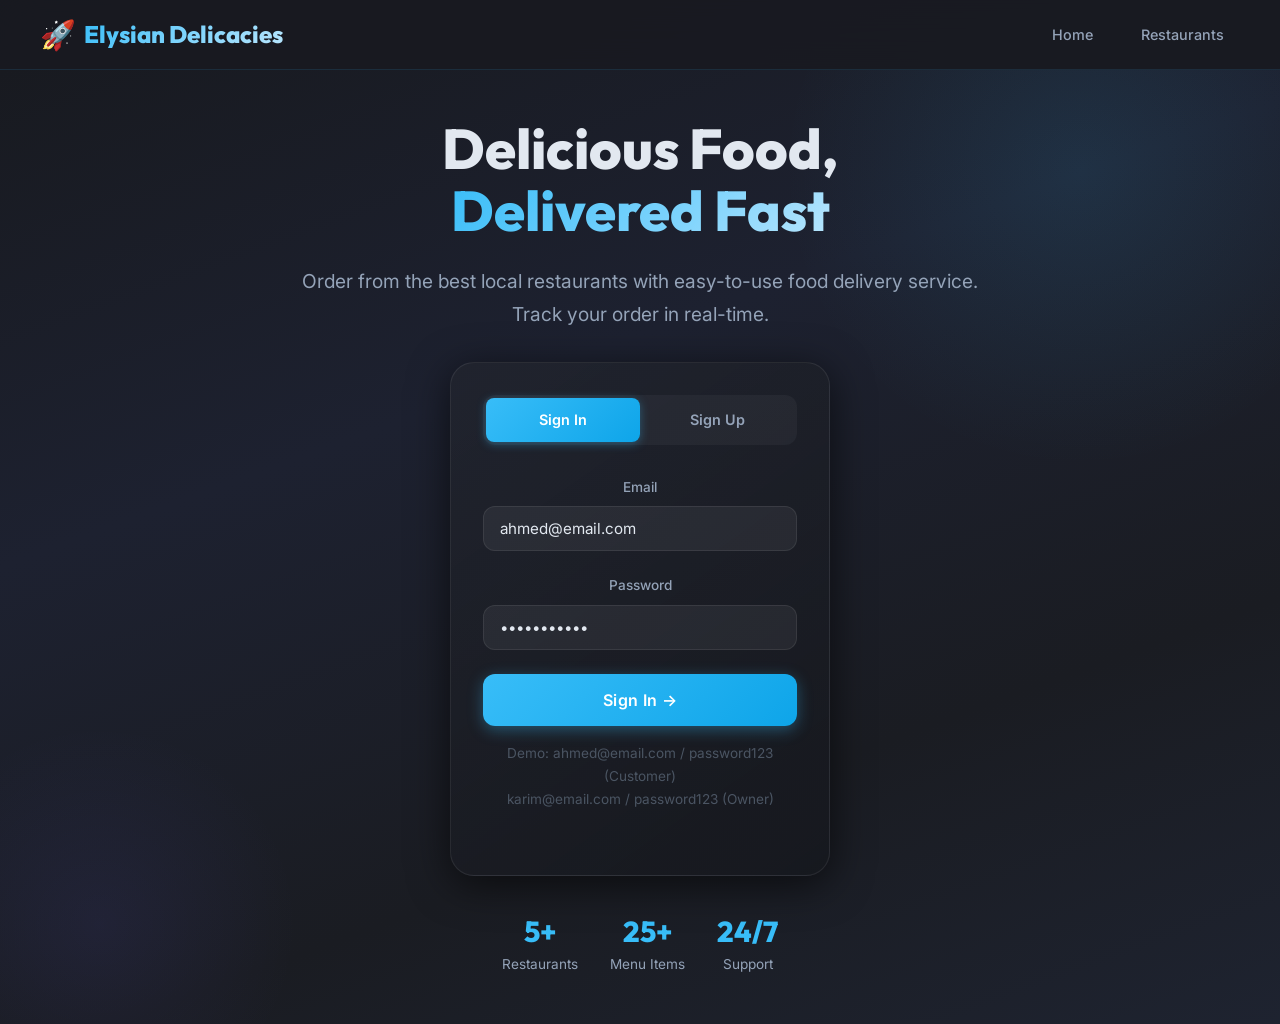
==== src/frontend/index.html @ 11d5cfc8 "Food Delivery App via Vibe Code" ====
<!DOCTYPE html>
<html lang="en">
<head>
    <meta charset="UTF-8">
    <meta name="viewport" content="width=device-width, initial-scale=1.0">
    <meta name="description" content="Elysian Delicacies - Premium food delivery. Order from the best restaurants near you.">
    <title>Elysian Delicacies — Food Delivery</title>
    <link rel="preconnect" href="https://fonts.googleapis.com">
    <link rel="preconnect" href="https://fonts.gstatic.com" crossorigin>
    <link href="https://fonts.googleapis.com/css2?family=Inter:wght@300;400;500;600;700&family=Outfit:wght@400;500;600;700;800&display=swap" rel="stylesheet">
    <link rel="stylesheet" href="css/style.css">
</head>
<body>
    <div id="app">
        <nav id="navbar" class="navbar"></nav>
        <main id="main-content" class="main-content"></main>
        <div id="modal-root"></div>
        <div id="toast-container" class="toast-container"></div>
    </div>

    <!-- Scripts -->
    <script src="js/api.js"></script>
    <script src="js/components/navbar.js"></script>
    <script src="js/components/restaurant-card.js"></script>
    <script src="js/components/menu-item-card.js"></script>
    <script src="js/components/order-card.js"></script>
    <script src="js/components/modal.js"></script>
    <script src="js/pages/home.js"></script>
    <script src="js/pages/customer-dashboard.js"></script>
    <script src="js/pages/restaurant-list.js"></script>
    <script src="js/pages/restaurant-menu.js"></script>
    <script src="js/pages/cart.js"></script>
    <script src="js/pages/checkout.js"></script>
    <script src="js/pages/order-tracking.js"></script>
    <script src="js/pages/restaurant-dashboard.js"></script>
    <script src="js/pages/restaurant-register.js"></script>
    <script src="js/pages/restaurant-orders.js"></script>
    <script src="js/app.js"></script>
</body>
</html>
---- src/frontend/css/style.css ----
:root {
    /* Colors */
    --bg-primary: #1a1c22;
    --bg-secondary: #22252e;
    --bg-card: rgba(34, 37, 46, 0.75);
    --bg-card-hover: rgba(44, 48, 60, 0.9);
    --bg-glass: rgba(255, 255, 255, 0.04);
    --bg-glass-hover: rgba(255, 255, 255, 0.08);
    --bg-input: rgba(255, 255, 255, 0.06);

    --primary: #38bdf8;
    --primary-light: #7dd3fc;
    --primary-dark: #0284c7;
    --primary-glow: rgba(56, 189, 248, 0.28);

    --accent: #6C63FF;
    --accent-light: #8B84FF;

    --success: #2ED573;
    --warning: #FFA502;
    --danger: #FF4757;
    --info: #38bdf8;

    --text-primary: #e2e8f0;
    --text-secondary: #94a3b8;
    --text-muted: #4b5563;
    --text-inverse: #0f172a;

    --border: rgba(255, 255, 255, 0.08);
    --border-hover: rgba(56, 189, 248, 0.3);

    /* Gradients */
    --gradient-primary: linear-gradient(135deg, #38bdf8 0%, #7dd3fc 50%, #bae6fd 100%);
    --gradient-accent: linear-gradient(135deg, #6C63FF 0%, #8B84FF 100%);
    --gradient-dark: linear-gradient(180deg, #1a1c22 0%, #22252e 100%);
    --gradient-card: linear-gradient(145deg, rgba(34,37,46,0.7) 0%, rgba(22,24,30,0.9) 100%);
    --gradient-hero: linear-gradient(135deg, #1a1c22 0%, #1e2330 35%, #1a1c22 70%, #20232c 100%);

    /* Shadows */
    --shadow-sm: 0 2px 8px rgba(0,0,0,0.4);
    --shadow-md: 0 4px 20px rgba(0,0,0,0.5);
    --shadow-lg: 0 8px 40px rgba(0,0,0,0.6);
    --shadow-glow: 0 0 30px rgba(56, 189, 248, 0.15);
    --shadow-card: 0 4px 24px rgba(0,0,0,0.4), inset 0 1px 0 rgba(255,255,255,0.05);

    /* Button Colors */
    --btn-sky: #38bdf8;
    --btn-sky-hover: #0ea5e9;
    --btn-sky-active: #0284c7;
    --btn-sky-glow: rgba(56, 189, 248, 0.35);

    /* Typography */
    --font-body: 'Inter', -apple-system, BlinkMacSystemFont, sans-serif;
    --font-heading: 'Outfit', 'Inter', sans-serif;

    /* Spacing */
    --space-xs: 4px;
    --space-sm: 8px;
    --space-md: 16px;
    --space-lg: 24px;
    --space-xl: 32px;
    --space-2xl: 48px;
    --space-3xl: 64px;

    /* Radius */
    --radius-sm: 8px;
    --radius-md: 12px;
    --radius-lg: 16px;
    --radius-xl: 24px;
    --radius-full: 9999px;

    /* Transitions */
    --transition-fast: 0.15s ease;
    --transition-normal: 0.25s ease;
    --transition-slow: 0.4s cubic-bezier(0.4, 0, 0.2, 1);
}

/* --- Reset & Base --- */
*, *::before, *::after {
    margin: 0;
    padding: 0;
    box-sizing: border-box;
}

html {
    scroll-behavior: smooth;
    font-size: 16px;
}

body {
    font-family: var(--font-body);
    background: linear-gradient(160deg, #181a20 0%, #1e2330 40%, #1a1c22 70%, #202530 100%);
    background-attachment: fixed;
    color: var(--text-primary);
    min-height: 100vh;
    overflow-x: hidden;
    line-height: 1.6;
    -webkit-font-smoothing: antialiased;
    -moz-osx-font-smoothing: grayscale;
}

a {
    color: var(--primary);
    text-decoration: none;
    transition: color var(--transition-fast);
}

a:hover {
    color: var(--primary-light);
}

img {
    max-width: 100%;
    display: block;
}

button {
    cursor: pointer;
    font-family: var(--font-body);
    border: none;
    outline: none;
}

input, select, textarea {
    font-family: var(--font-body);
    outline: none;
}

/* --- Scrollbar --- */
::-webkit-scrollbar {
    width: 8px;
}
::-webkit-scrollbar-track {
    background: var(--bg-primary);
}
::-webkit-scrollbar-thumb {
    background: var(--text-muted);
    border-radius: var(--radius-full);
}
::-webkit-scrollbar-thumb:hover {
    background: var(--text-secondary);
}

/* --- Layout --- */
#app {
    display: flex;
    flex-direction: column;
    min-height: 100vh;
}

.main-content {
    flex: 1;
    padding-top: 70px;
}

.container {
    max-width: 1200px;
    margin: 0 auto;
    padding: 0 var(--space-lg);
}

.section {
    padding: var(--space-3xl) 0;
}

/* --- Navbar --- */
.navbar {
    position: fixed;
    top: 0;
    left: 0;
    right: 0;
    height: 70px;
    background: rgba(24, 26, 32, 0.88);
    backdrop-filter: blur(20px);
    -webkit-backdrop-filter: blur(20px);
    border-bottom: 1px solid rgba(56, 189, 248, 0.12);
    z-index: 1000;
    display: flex;
    align-items: center;
    padding: 0 var(--space-xl);
    transition: background var(--transition-normal);
}

.navbar-inner {
    width: 100%;
    max-width: 1200px;
    margin: 0 auto;
    display: flex;
    align-items: center;
    justify-content: space-between;
}

.navbar-brand {
    display: flex;
    align-items: center;
    gap: var(--space-sm);
    font-family: var(--font-heading);
    font-size: 1.5rem;
    font-weight: 800;
    color: var(--text-primary);
    cursor: pointer;
    transition: transform var(--transition-fast);
}

.navbar-brand:hover {
    transform: scale(1.03);
}

.navbar-brand .brand-icon {
    font-size: 1.8rem;
}

.navbar-brand .brand-text {
    background: var(--gradient-primary);
    -webkit-background-clip: text;
    -webkit-text-fill-color: transparent;
    background-clip: text;
}

.navbar-links {
    display: flex;
    align-items: center;
    gap: var(--space-md);
}

.navbar-link {
    padding: var(--space-sm) var(--space-md);
    border-radius: var(--radius-md);
    font-size: 0.9rem;
    font-weight: 500;
    color: var(--text-secondary);
    transition: all var(--transition-fast);
    cursor: pointer;
}

.navbar-link:hover,
.navbar-link.active {
    color: var(--text-primary);
    background: var(--bg-glass-hover);
}

.navbar-user {
    display: flex;
    align-items: center;
    gap: var(--space-sm);
    padding: var(--space-sm) var(--space-md);
    border-radius: var(--radius-full);
    background: var(--bg-glass);
    border: 1px solid var(--border);
    cursor: pointer;
    transition: all var(--transition-fast);
}

.navbar-user:hover {
    background: var(--bg-glass-hover);
    border-color: var(--border-hover);
}

.navbar-user .user-avatar {
    width: 32px;
    height: 32px;
    border-radius: 50%;
    background: var(--gradient-primary);
    display: flex;
    align-items: center;
    justify-content: center;
    font-weight: 700;
    font-size: 0.85rem;
    color: white;
}

.navbar-user .user-name {
    font-size: 0.85rem;
    font-weight: 500;
    color: var(--text-primary);
}

.cart-badge {
    position: relative;
    padding: var(--space-sm) var(--space-md);
    border-radius: var(--radius-md);
    background: var(--bg-glass);
    border: 1px solid var(--border);
    color: var(--text-primary);
    font-size: 1.1rem;
    cursor: pointer;
    transition: all var(--transition-fast);
}

.cart-badge:hover {
    background: var(--bg-glass-hover);
    transform: scale(1.05);
}

.cart-badge .count {
    position: absolute;
    top: -4px;
    right: -4px;
    width: 18px;
    height: 18px;
    border-radius: 50%;
    background: var(--primary);
    color: white;
    font-size: 0.7rem;
    font-weight: 700;
    display: flex;
    align-items: center;
    justify-content: center;
}

/* --- Buttons --- */
.btn {
    display: inline-flex;
    align-items: center;
    justify-content: center;
    gap: var(--space-sm);
    padding: 12px 24px;
    border-radius: var(--radius-md);
    font-size: 0.9rem;
    font-weight: 600;
    transition: all var(--transition-normal);
    border: none;
    cursor: pointer;
    position: relative;
    overflow: hidden;
    letter-spacing: 0.02em;
}

.btn::after {
    content: '';
    position: absolute;
    inset: 0;
    background: linear-gradient(rgba(255,255,255,0.12), transparent);
    opacity: 0;
    transition: opacity var(--transition-fast);
}

.btn:hover::after {
    opacity: 1;
}

/* Sky-blue primary button */
.btn-primary {
    background: linear-gradient(135deg, var(--btn-sky) 0%, var(--btn-sky-hover) 100%);
    color: #fff;
    box-shadow: 0 4px 15px var(--btn-sky-glow);
}

.btn-primary:hover {
    background: linear-gradient(135deg, var(--btn-sky-hover) 0%, var(--btn-sky-active) 100%);
    color: #fff;
    transform: translateY(-2px);
    box-shadow: 0 6px 25px var(--btn-sky-glow);
}

.btn-primary:active {
    background: linear-gradient(135deg, var(--btn-sky-active) 0%, #026aaa 100%);
    color: #fff;
    transform: translateY(1px) scale(0.98);
    box-shadow: 0 2px 8px var(--btn-sky-glow);
}

.btn-secondary {
    background: var(--bg-glass);
    color: var(--text-primary);
    border: 1px solid var(--border);
}

.btn-secondary:hover {
    background: rgba(56, 189, 248, 0.08);
    border-color: rgba(56, 189, 248, 0.35);
    color: var(--primary-light);
}

.btn-secondary:active {
    background: rgba(56, 189, 248, 0.15);
    transform: translateY(1px) scale(0.98);
}

.btn-accent {
    background: var(--gradient-accent);
    color: white;
}

.btn-accent:hover {
    filter: brightness(1.1);
    transform: translateY(-2px);
}

.btn-accent:active {
    filter: brightness(0.92);
    transform: translateY(1px) scale(0.98);
}

.btn-danger {
    background: var(--danger);
    color: white;
}

.btn-danger:hover {
    filter: brightness(1.1);
    transform: translateY(-2px);
}

.btn-danger:active {
    filter: brightness(0.88);
    transform: translateY(1px) scale(0.98);
}

.btn-success {
    background: var(--success);
    color: var(--text-inverse);
}

.btn-success:hover {
    filter: brightness(1.1);
    transform: translateY(-2px);
}

.btn-success:active {
    filter: brightness(0.88);
    transform: translateY(1px) scale(0.98);
}

.btn-sm {
    padding: 8px 16px;
    font-size: 0.8rem;
}

.btn-lg {
    padding: 16px 32px;
    font-size: 1rem;
}

.btn-block {
    width: 100%;
}

.btn-icon {
    width: 40px;
    height: 40px;
    padding: 0;
    border-radius: var(--radius-md);
}

.btn:disabled {
    opacity: 0.5;
    cursor: not-allowed;
    transform: none !important;
}

/* --- Cards --- */
.card {
    background: var(--gradient-card);
    border: 1px solid var(--border);
    border-radius: var(--radius-lg);
    padding: var(--space-lg);
    box-shadow: var(--shadow-card);
    backdrop-filter: blur(10px);
    transition: all var(--transition-normal);
}

.card:hover {
    border-color: var(--border-hover);
    transform: translateY(-2px);
    box-shadow: var(--shadow-lg);
}

.card-image {
    width: 100%;
    height: 180px;
    border-radius: var(--radius-md);
    overflow: hidden;
    margin-bottom: var(--space-md);
    position: relative;
}

.card-image img,
.card-image .card-image-placeholder {
    width: 100%;
    height: 100%;
    object-fit: cover;
}

.card-image-placeholder {
    display: flex;
    align-items: center;
    justify-content: center;
    font-size: 3rem;
    background: linear-gradient(135deg, var(--bg-secondary), var(--bg-card));
}

/* --- Forms --- */
.form-group {
    margin-bottom: var(--space-lg);
}

.form-label {
    display: block;
    font-size: 0.85rem;
    font-weight: 500;
    color: var(--text-secondary);
    margin-bottom: var(--space-sm);
}

.form-input {
    width: 100%;
    padding: 12px 16px;
    border-radius: var(--radius-md);
    border: 1px solid var(--border);
    background: var(--bg-input);
    color: var(--text-primary);
    font-size: 0.95rem;
    transition: all var(--transition-fast);
}

.form-input:focus {
    border-color: var(--primary);
    box-shadow: 0 0 0 3px var(--primary-glow);
    background: rgba(255, 255, 255, 0.08);
}

.form-input::placeholder {
    color: var(--text-muted);
}

.form-select {
    width: 100%;
    padding: 12px 16px;
    border-radius: var(--radius-md);
    border: 1px solid var(--border);
    background: var(--bg-input);
    color: var(--text-primary);
    font-size: 0.95rem;
    appearance: none;
    cursor: pointer;
    background-image: url("data:image/svg+xml,%3Csvg xmlns='http://www.w3.org/2000/svg' width='12' height='12' viewBox='0 0 12 12'%3E%3Cpath fill='%238888AA' d='M6 8L1 3h10z'/%3E%3C/svg%3E");
    background-repeat: no-repeat;
    background-position: right 14px center;
}

.form-select option {
    background: var(--bg-secondary);
    color: var(--text-primary);
}

.form-row {
    display: grid;
    grid-template-columns: 1fr 1fr;
    gap: var(--space-md);
}

.form-error {
    color: var(--danger);
    font-size: 0.8rem;
    margin-top: var(--space-xs);
}

/* --- Grid Layouts --- */
.grid-2 {
    display: grid;
    grid-template-columns: repeat(2, 1fr);
    gap: var(--space-lg);
}

.grid-3 {
    display: grid;
    grid-template-columns: repeat(3, 1fr);
    gap: var(--space-lg);
}

.grid-4 {
    display: grid;
    grid-template-columns: repeat(4, 1fr);
    gap: var(--space-lg);
}

/* --- Badges & Tags --- */
.badge {
    display: inline-flex;
    align-items: center;
    padding: 4px 10px;
    border-radius: var(--radius-full);
    font-size: 0.75rem;
    font-weight: 600;
    letter-spacing: 0.03em;
}

.badge-primary {
    background: var(--primary-glow);
    color: var(--primary);
}

.badge-success {
    background: rgba(46, 213, 115, 0.15);
    color: var(--success);
}

.badge-warning {
    background: rgba(255, 165, 2, 0.15);
    color: var(--warning);
}

.badge-danger {
    background: rgba(255, 71, 87, 0.15);
    color: var(--danger);
}

.badge-info {
    background: rgba(30, 144, 255, 0.15);
    color: var(--info);
}

/* --- Rating --- */
.rating {
    display: inline-flex;
    align-items: center;
    gap: 4px;
    color: var(--warning);
    font-weight: 600;
    font-size: 0.9rem;
}

.rating .star {
    color: var(--warning);
}

/* --- Search Bar --- */
.search-bar {
    position: relative;
    width: 100%;
    max-width: 600px;
}

.search-bar .search-icon {
    position: absolute;
    left: 16px;
    top: 50%;
    transform: translateY(-50%);
    color: var(--text-muted);
    font-size: 1.1rem;
}

.search-bar input {
    width: 100%;
    padding: 14px 20px 14px 48px;
    border-radius: var(--radius-xl);
    border: 1px solid var(--border);
    background: var(--bg-glass);
    color: var(--text-primary);
    font-size: 1rem;
    backdrop-filter: blur(10px);
    transition: all var(--transition-fast);
}

.search-bar input:focus {
    border-color: var(--primary);
    box-shadow: 0 0 0 3px var(--primary-glow);
    background: rgba(255,255,255,0.06);
}

/* --- Loading & Empty States --- */
.loading-spinner {
    display: flex;
    align-items: center;
    justify-content: center;
    padding: var(--space-3xl);
}

.spinner {
    width: 40px;
    height: 40px;
    border: 3px solid var(--border);
    border-top-color: var(--primary);
    border-radius: 50%;
    animation: spin 0.8s linear infinite;
}

@keyframes spin {
    to { transform: rotate(360deg); }
}

.empty-state {
    text-align: center;
    padding: var(--space-3xl) var(--space-lg);
}

.empty-state .empty-icon {
    font-size: 4rem;
    margin-bottom: var(--space-md);
    opacity: 0.5;
}

.empty-state .empty-text {
    color: var(--text-secondary);
    font-size: 1.1rem;
    margin-bottom: var(--space-lg);
}

/* --- Toasts --- */
.toast-container {
    position: fixed;
    bottom: 24px;
    right: 24px;
    z-index: 9999;
    display: flex;
    flex-direction: column;
    gap: var(--space-sm);
}

.toast {
    padding: 14px 20px;
    border-radius: var(--radius-md);
    background: var(--bg-secondary);
    border: 1px solid var(--border);
    color: var(--text-primary);
    font-size: 0.9rem;
    font-weight: 500;
    box-shadow: var(--shadow-lg);
    animation: slideInRight 0.3s ease forwards;
    max-width: 360px;
    display: flex;
    align-items: center;
    gap: var(--space-sm);
}

.toast.toast-success { border-left: 3px solid var(--success); }
.toast.toast-error { border-left: 3px solid var(--danger); }
.toast.toast-warning { border-left: 3px solid var(--warning); }
.toast.toast-info { border-left: 3px solid var(--info); }

@keyframes slideInRight {
    from { transform: translateX(100px); opacity: 0; }
    to { transform: translateX(0); opacity: 1; }
}

@keyframes fadeOut {
    from { opacity: 1; }
    to { opacity: 0; transform: translateY(10px); }
}

/* --- Modal --- */
.modal-overlay {
    position: fixed;
    inset: 0;
    background: rgba(0, 0, 0, 0.7);
    backdrop-filter: blur(5px);
    z-index: 5000;
    display: flex;
    align-items: center;
    justify-content: center;
    padding: var(--space-lg);
    animation: fadeIn 0.2s ease;
}

.modal {
    background: var(--bg-secondary);
    border: 1px solid var(--border);
    border-radius: var(--radius-xl);
    width: 100%;
    max-width: 500px;
    max-height: 85vh;
    overflow-y: auto;
    padding: var(--space-xl);
    box-shadow: var(--shadow-lg);
    animation: modalSlideIn 0.3s ease;
}

.modal-header {
    display: flex;
    align-items: center;
    justify-content: space-between;
    margin-bottom: var(--space-lg);
}

.modal-title {
    font-family: var(--font-heading);
    font-size: 1.3rem;
    font-weight: 700;
}

.modal-close {
    width: 36px;
    height: 36px;
    border-radius: var(--radius-md);
    background: var(--bg-glass);
    border: 1px solid var(--border);
    color: var(--text-secondary);
    font-size: 1.2rem;
    cursor: pointer;
    display: flex;
    align-items: center;
    justify-content: center;
    transition: all var(--transition-fast);
}

.modal-close:hover {
    background: var(--bg-glass-hover);
    color: var(--text-primary);
}

@keyframes fadeIn {
    from { opacity: 0; }
    to { opacity: 1; }
}

@keyframes modalSlideIn {
    from { transform: translateY(20px) scale(0.95); opacity: 0; }
    to { transform: translateY(0) scale(1); opacity: 1; }
}

/* --- Hero Section --- */
.hero {
    min-height: 85vh;
    display: flex;
    align-items: center;
    justify-content: center;
    text-align: center;
    background: linear-gradient(160deg, #181a20 0%, #1d2130 35%, #1a1c22 70%, #1e2330 100%);
    position: relative;
    overflow: hidden;
    padding: var(--space-2xl);
}

.hero::before {
    content: '';
    position: absolute;
    width: 600px;
    height: 600px;
    border-radius: 50%;
    background: radial-gradient(circle, rgba(56,189,248,0.10) 0%, transparent 70%);
    top: -200px;
    right: -100px;
    animation: float 8s ease-in-out infinite;
}

.hero::after {
    content: '';
    position: absolute;
    width: 400px;
    height: 400px;
    border-radius: 50%;
    background: radial-gradient(circle, rgba(108,99,255,0.08) 0%, transparent 70%);
    bottom: -100px;
    left: -100px;
    animation: float 10s ease-in-out infinite reverse;
}

@keyframes float {
    0%, 100% { transform: translate(0, 0) scale(1); }
    50% { transform: translate(30px, -30px) scale(1.05); }
}

.hero-content {
    position: relative;
    z-index: 1;
    max-width: 700px;
}

.hero-content h1 {
    font-family: var(--font-heading);
    font-size: 3.5rem;
    font-weight: 800;
    line-height: 1.1;
    margin-bottom: var(--space-lg);
}

.hero-content h1 .highlight {
    background: linear-gradient(135deg, #38bdf8 0%, #7dd3fc 60%, #bae6fd 100%);
    -webkit-background-clip: text;
    -webkit-text-fill-color: transparent;
    background-clip: text;
}

.hero-content p {
    font-size: 1.2rem;
    color: var(--text-secondary);
    margin-bottom: var(--space-xl);
    line-height: 1.7;
}

/* --- Auth Forms --- */
.auth-container {
    display: flex;
    gap: var(--space-2xl);
    margin-top: var(--space-xl);
    justify-content: center;
}

.auth-card {
    background: var(--gradient-card);
    border: 1px solid var(--border);
    border-radius: var(--radius-xl);
    padding: var(--space-xl);
    width: 380px;
    backdrop-filter: blur(10px);
    box-shadow: var(--shadow-lg);
}

.auth-card h2 {
    font-family: var(--font-heading);
    font-size: 1.5rem;
    font-weight: 700;
    margin-bottom: var(--space-lg);
    text-align: center;
}

.auth-tabs {
    display: flex;
    background: var(--bg-glass);
    border-radius: var(--radius-md);
    padding: 3px;
    margin-bottom: var(--space-xl);
}

.auth-tab {
    flex: 1;
    padding: 10px;
    text-align: center;
    border-radius: var(--radius-sm);
    font-size: 0.9rem;
    font-weight: 600;
    color: var(--text-secondary);
    cursor: pointer;
    transition: all var(--transition-fast);
}

.auth-tab.active {
    background: linear-gradient(135deg, var(--btn-sky) 0%, var(--btn-sky-hover) 100%);
    color: white;
    box-shadow: 0 2px 10px var(--btn-sky-glow);
}

.role-selector {
    display: flex;
    gap: var(--space-sm);
    margin-bottom: var(--space-lg);
}

.role-option {
    flex: 1;
    padding: 12px;
    border-radius: var(--radius-md);
    border: 1px solid var(--border);
    background: var(--bg-glass);
    text-align: center;
    cursor: pointer;
    transition: all var(--transition-fast);
    font-size: 0.85rem;
    font-weight: 500;
    color: var(--text-secondary);
}

.role-option:hover {
    border-color: var(--border-hover);
    background: var(--bg-glass-hover);
}

.role-option.active {
    border-color: var(--btn-sky);
    background: rgba(56, 189, 248, 0.12);
    color: var(--btn-sky);
}

/* --- Dashboard Header --- */
.dashboard-header {
    padding: var(--space-xl) 0;
}

.dashboard-header h1 {
    font-family: var(--font-heading);
    font-size: 2rem;
    font-weight: 700;
    margin-bottom: var(--space-sm);
}

.dashboard-header p {
    color: var(--text-secondary);
    font-size: 1rem;
}

/* --- Category Pills --- */
.category-pills {
    display: flex;
    gap: var(--space-sm);
    overflow-x: auto;
    padding: var(--space-sm) 0;
    scrollbar-width: none;
}

.category-pills::-webkit-scrollbar { display: none; }

.category-pill {
    padding: 10px 20px;
    border-radius: var(--radius-full);
    border: 1px solid var(--border);
    background: var(--bg-glass);
    color: var(--text-secondary);
    font-size: 0.85rem;
    font-weight: 500;
    white-space: nowrap;
    cursor: pointer;
    transition: all var(--transition-fast);
}

.category-pill:hover {
    background: var(--bg-glass-hover);
    color: var(--text-primary);
}

.category-pill.active {
    background: linear-gradient(135deg, var(--btn-sky) 0%, var(--btn-sky-hover) 100%);
    color: white;
    border-color: var(--btn-sky);
    box-shadow: 0 2px 10px var(--btn-sky-glow);
}

/* --- Restaurant Card --- */
.restaurant-card {
    cursor: pointer;
    overflow: hidden;
}

.restaurant-card .card-image-placeholder {
    background: linear-gradient(135deg, #1a1040 0%, #0f0f2e 100%);
}

.restaurant-card .card-body {
    padding-top: var(--space-sm);
}

.restaurant-card .card-title {
    font-family: var(--font-heading);
    font-size: 1.15rem;
    font-weight: 700;
    margin-bottom: 4px;
}

.restaurant-card .card-subtitle {
    color: var(--text-secondary);
    font-size: 0.85rem;
    margin-bottom: var(--space-sm);
}

.restaurant-card .card-meta {
    display: flex;
    align-items: center;
    gap: var(--space-md);
    font-size: 0.8rem;
    color: var(--text-secondary);
}

.restaurant-card .card-meta span {
    display: flex;
    align-items: center;
    gap: 4px;
}

.restaurant-card .status-dot {
    width: 8px;
    height: 8px;
    border-radius: 50%;
    display: inline-block;
}

.status-dot.open { background: var(--success); }
.status-dot.closed { background: var(--danger); }

/* --- Menu Item Card --- */
.menu-item-card {
    display: flex;
    gap: var(--space-md);
    padding: var(--space-md);
    align-items: flex-start;
}

.menu-item-card .item-image {
    width: 100px;
    height: 100px;
    border-radius: var(--radius-md);
    overflow: hidden;
    flex-shrink: 0;
}

.menu-item-card .item-image .item-image-placeholder {
    width: 100%;
    height: 100%;
    display: flex;
    align-items: center;
    justify-content: center;
    font-size: 2rem;
    background: linear-gradient(135deg, var(--bg-secondary), var(--bg-card));
}

.menu-item-card .item-info {
    flex: 1;
    min-width: 0;
}

.menu-item-card .item-name {
    font-weight: 600;
    margin-bottom: 4px;
}

.menu-item-card .item-desc {
    font-size: 0.85rem;
    color: var(--text-secondary);
    margin-bottom: var(--space-sm);
    display: -webkit-box;
    -webkit-line-clamp: 2;
    line-clamp: 2;
    -webkit-box-orient: vertical;
    overflow: hidden;
}

.menu-item-card .item-bottom {
    display: flex;
    align-items: center;
    justify-content: space-between;
}

.menu-item-card .item-price {
    font-family: var(--font-heading);
    font-weight: 700;
    color: var(--primary);
    font-size: 1.05rem;
}

.menu-item-card .add-ons-list {
    display: flex;
    flex-wrap: wrap;
    gap: 4px;
    margin-bottom: var(--space-sm);
}

.menu-item-card .add-on-tag {
    padding: 2px 8px;
    border-radius: var(--radius-full);
    background: var(--bg-glass);
    border: 1px solid var(--border);
    font-size: 0.7rem;
    color: var(--text-secondary);
}

.unavailable {
    opacity: 0.4;
    pointer-events: none;
}

/* --- Cart --- */
.cart-item {
    display: flex;
    align-items: center;
    gap: var(--space-md);
    padding: var(--space-md);
    border-bottom: 1px solid var(--border);
}

.cart-item:last-child {
    border-bottom: none;
}

.cart-item .cart-item-info {
    flex: 1;
}

.cart-item .cart-item-name {
    font-weight: 600;
    margin-bottom: 2px;
}

.cart-item .cart-item-price {
    color: var(--text-secondary);
    font-size: 0.85rem;
}

.cart-item .quantity-controls {
    display: flex;
    align-items: center;
    gap: var(--space-sm);
}

.quantity-btn {
    width: 32px;
    height: 32px;
    border-radius: var(--radius-sm);
    background: var(--bg-glass);
    border: 1px solid var(--border);
    color: var(--text-primary);
    display: flex;
    align-items: center;
    justify-content: center;
    cursor: pointer;
    font-size: 1rem;
    transition: all var(--transition-fast);
}

.quantity-btn:hover {
    background: rgba(56, 189, 248, 0.10);
    border-color: var(--btn-sky);
    color: var(--btn-sky);
}

.quantity-btn:active {
    background: rgba(56, 189, 248, 0.20);
    transform: scale(0.93);
}

.quantity-value {
    font-weight: 600;
    min-width: 24px;
    text-align: center;
}

/* --- Order Summary --- */
.order-summary {
    background: var(--gradient-card);
    border: 1px solid var(--border);
    border-radius: var(--radius-lg);
    padding: var(--space-lg);
}

.order-summary h3 {
    font-family: var(--font-heading);
    font-weight: 700;
    margin-bottom: var(--space-md);
}

.summary-row {
    display: flex;
    justify-content: space-between;
    padding: var(--space-sm) 0;
    font-size: 0.9rem;
    color: var(--text-secondary);
}

.summary-row.total {
    border-top: 1px solid var(--border);
    margin-top: var(--space-sm);
    padding-top: var(--space-md);
    font-size: 1.1rem;
    font-weight: 700;
    color: var(--text-primary);
}

.coupon-input {
    display: flex;
    gap: var(--space-sm);
    margin: var(--space-md) 0;
}

.coupon-input input {
    flex: 1;
}

.discount-applied {
    color: var(--success);
    font-weight: 600;
}

/* --- Order Tracking Timeline --- */
.tracking-timeline {
    padding: var(--space-xl) 0;
}

.timeline-step {
    display: flex;
    gap: var(--space-md);
    padding-bottom: var(--space-xl);
    position: relative;
}

.timeline-step::before {
    content: '';
    position: absolute;
    left: 19px;
    top: 40px;
    bottom: 0;
    width: 2px;
    background: var(--border);
}

.timeline-step:last-child::before {
    display: none;
}

.timeline-step.completed::before {
    background: var(--success);
}

.timeline-step.active::before {
    background: linear-gradient(to bottom, var(--primary), var(--border));
}

.timeline-dot {
    width: 40px;
    height: 40px;
    border-radius: 50%;
    background: var(--bg-glass);
    border: 2px solid var(--border);
    display: flex;
    align-items: center;
    justify-content: center;
    flex-shrink: 0;
    font-size: 1.1rem;
    z-index: 1;
    transition: all var(--transition-normal);
}

.timeline-step.completed .timeline-dot {
    background: var(--success);
    border-color: var(--success);
    color: white;
}

.timeline-step.active .timeline-dot {
    background: var(--primary);
    border-color: var(--primary);
    color: white;
    box-shadow: 0 0 20px var(--primary-glow);
    animation: pulse 2s ease-in-out infinite;
}

@keyframes pulse {
    0%, 100% { box-shadow: 0 0 0 0 var(--primary-glow); }
    50% { box-shadow: 0 0 0 15px transparent; }
}

.timeline-content h4 {
    font-weight: 600;
    margin-bottom: 4px;
}

.timeline-content p {
    color: var(--text-secondary);
    font-size: 0.85rem;
}

.timeline-content .time {
    font-size: 0.75rem;
    color: var(--text-muted);
    margin-top: 4px;
}

/* --- Restaurant Dashboard --- */
.stats-grid {
    display: grid;
    grid-template-columns: repeat(auto-fit, minmax(200px, 1fr));
    gap: var(--space-md);
    margin-bottom: var(--space-xl);
}

.stat-card {
    background: var(--gradient-card);
    border: 1px solid var(--border);
    border-radius: var(--radius-lg);
    padding: var(--space-lg);
    text-align: center;
}

.stat-card .stat-value {
    font-family: var(--font-heading);
    font-size: 2rem;
    font-weight: 800;
    background: linear-gradient(135deg, #38bdf8 0%, #7dd3fc 100%);
    -webkit-background-clip: text;
    -webkit-text-fill-color: transparent;
    background-clip: text;
}

.stat-card .stat-label {
    color: var(--text-secondary);
    font-size: 0.85rem;
    margin-top: 4px;
}

/* --- Order Card (Dashboard) --- */
.order-dashboard-card {
    display: flex;
    align-items: center;
    justify-content: space-between;
    padding: var(--space-md) var(--space-lg);
    border-bottom: 1px solid var(--border);
    transition: background var(--transition-fast);
}

.order-dashboard-card:hover {
    background: var(--bg-glass);
}

.order-dashboard-card .order-info {
    display: flex;
    flex-direction: column;
    gap: 4px;
}

.order-dashboard-card .order-id {
    font-weight: 600;
    font-size: 0.9rem;
}

.order-dashboard-card .order-details {
    font-size: 0.8rem;
    color: var(--text-secondary);
}

.order-dashboard-card .order-actions {
    display: flex;
    gap: var(--space-sm);
}

/* --- Toggle Switch --- */
.toggle-switch {
    position: relative;
    width: 48px;
    height: 26px;
    background: var(--bg-glass);
    border: 1px solid var(--border);
    border-radius: var(--radius-full);
    cursor: pointer;
    transition: all var(--transition-fast);
}

.toggle-switch.active {
    background: var(--success);
    border-color: var(--success);
}

.toggle-switch::after {
    content: '';
    position: absolute;
    width: 20px;
    height: 20px;
    border-radius: 50%;
    background: white;
    top: 2px;
    left: 2px;
    transition: transform var(--transition-fast);
}

.toggle-switch.active::after {
    transform: translateX(22px);
}

/* --- Payment Method Selector --- */
.payment-methods {
    display: flex;
    gap: var(--space-sm);
    margin-bottom: var(--space-lg);
}

.payment-method {
    flex: 1;
    padding: var(--space-md);
    border-radius: var(--radius-md);
    border: 1px solid var(--border);
    background: var(--bg-glass);
    text-align: center;
    cursor: pointer;
    transition: all var(--transition-fast);
}

.payment-method:hover {
    border-color: var(--border-hover);
    background: var(--bg-glass-hover);
}

.payment-method.selected {
    border-color: var(--primary);
    background: var(--primary-glow);
}

.payment-method .method-icon {
    font-size: 1.8rem;
    margin-bottom: var(--space-sm);
}

.payment-method .method-name {
    font-size: 0.85rem;
    font-weight: 600;
}

/* --- Two Column Layout --- */
.two-col-layout {
    display: grid;
    grid-template-columns: 1fr 380px;
    gap: var(--space-xl);
    align-items: flex-start;
}

/* --- Tab Navigation --- */
.tab-nav {
    display: flex;
    border-bottom: 1px solid var(--border);
    margin-bottom: var(--space-xl);
    overflow-x: auto;
}

.tab-item {
    padding: var(--space-md) var(--space-lg);
    color: var(--text-secondary);
    font-weight: 500;
    font-size: 0.9rem;
    cursor: pointer;
    border-bottom: 2px solid transparent;
    transition: all var(--transition-fast);
    white-space: nowrap;
}

.tab-item:hover {
    color: var(--text-primary);
}

.tab-item.active {
    color: var(--btn-sky);
    border-bottom-color: var(--btn-sky);
}

/* --- Animations --- */
.fade-in {
    animation: fadeIn 0.4s ease forwards;
}

.slide-up {
    animation: slideUp 0.4s ease forwards;
}

@keyframes slideUp {
    from { transform: translateY(20px); opacity: 0; }
    to { transform: translateY(0); opacity: 1; }
}

.stagger > * {
    opacity: 0;
    animation: slideUp 0.4s ease forwards;
}

.stagger > *:nth-child(1) { animation-delay: 0.05s; }
.stagger > *:nth-child(2) { animation-delay: 0.1s; }
.stagger > *:nth-child(3) { animation-delay: 0.15s; }
.stagger > *:nth-child(4) { animation-delay: 0.2s; }
.stagger > *:nth-child(5) { animation-delay: 0.25s; }
.stagger > *:nth-child(6) { animation-delay: 0.3s; }
.stagger > *:nth-child(7) { animation-delay: 0.35s; }
.stagger > *:nth-child(8) { animation-delay: 0.4s; }

/* --- Responsive --- */
@media (max-width: 1024px) {
    .two-col-layout {
        grid-template-columns: 1fr;
    }
    .grid-3 { grid-template-columns: repeat(2, 1fr); }
    .grid-4 { grid-template-columns: repeat(2, 1fr); }
}

@media (max-width: 768px) {
    .hero-content h1 { font-size: 2.5rem; }
    .auth-container { flex-direction: column; align-items: center; }
    .auth-card { width: 100%; max-width: 400px; }
    .grid-2, .grid-3, .grid-4 { grid-template-columns: 1fr; }
    .form-row { grid-template-columns: 1fr; }
    .navbar-links { display: none; }
    .container { padding: 0 var(--space-md); }
    .payment-methods { flex-direction: column; }
}

@media (max-width: 480px) {
    .hero-content h1 { font-size: 2rem; }
    .hero-content p { font-size: 1rem; }
    .menu-item-card { flex-direction: column; }
    .menu-item-card .item-image { width: 100%; height: 150px; }
}
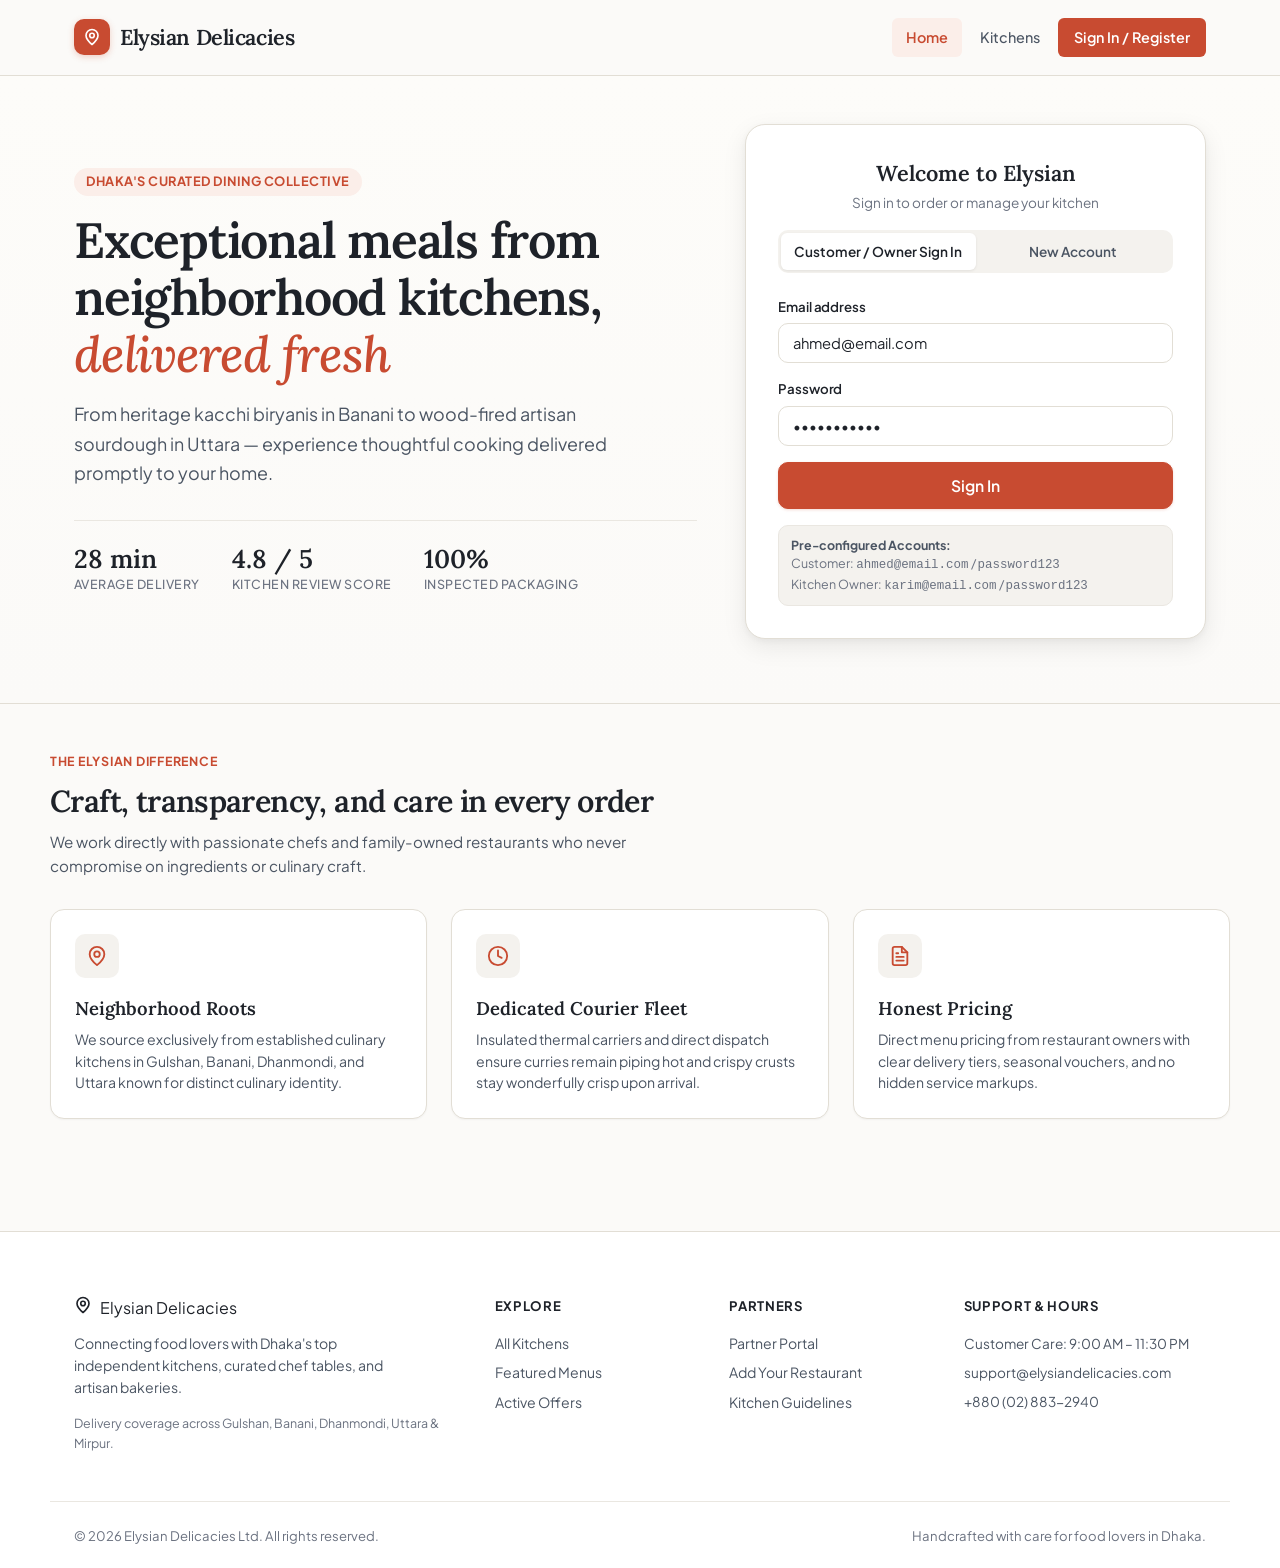
==== commit c9a66cf6: "Redesign frontend with warm editorial culinary aesthetic and authentic copy" ====
--- a/src/frontend/index.html
+++ b/src/frontend/index.html
@@ -3,17 +3,53 @@
 <head>
     <meta charset="UTF-8">
     <meta name="viewport" content="width=device-width, initial-scale=1.0">
-    <meta name="description" content="Elysian Delicacies - Premium food delivery. Order from the best restaurants near you.">
-    <title>Elysian Delicacies — Food Delivery</title>
+    <meta name="description" content="Elysian Delicacies — Handcrafted meals from Dhaka's finest neighborhood kitchens, delivered fresh to your door.">
+    <title>Elysian Delicacies — Local Kitchens & Food Delivery</title>
     <link rel="preconnect" href="https://fonts.googleapis.com">
     <link rel="preconnect" href="https://fonts.gstatic.com" crossorigin>
-    <link href="https://fonts.googleapis.com/css2?family=Inter:wght@300;400;500;600;700&family=Outfit:wght@400;500;600;700;800&display=swap" rel="stylesheet">
+    <link href="https://fonts.googleapis.com/css2?family=Plus+Jakarta+Sans:wght@400;500;600;700;800&family=Lora:ital,wght@0,500;0,600;1,400&display=swap" rel="stylesheet">
     <link rel="stylesheet" href="css/style.css">
 </head>
 <body>
     <div id="app">
         <nav id="navbar" class="navbar"></nav>
         <main id="main-content" class="main-content"></main>
+        <footer id="footer" class="site-footer">
+            <div class="container footer-inner">
+                <div class="footer-brand-col">
+                    <div class="footer-brand">
+                        <span class="brand-mark">
+                            <svg width="18" height="18" viewBox="0 0 24 24" fill="none" stroke="currentColor" stroke-width="2.2" stroke-linecap="round" stroke-linejoin="round"><path d="M12 2a8 8 0 0 0-8 8c0 5.25 8 12 8 12s8-6.75 8-12a8 8 0 0 0-8-8z"/><circle cx="12" cy="10" r="3"/></svg>
+                        </span>
+                        <span class="brand-text">Elysian Delicacies</span>
+                    </div>
+                    <p class="footer-tagline">Connecting food lovers with Dhaka's top independent kitchens, curated chef tables, and artisan bakeries.</p>
+                    <div class="footer-meta-note">Delivery coverage across Gulshan, Banani, Dhanmondi, Uttara & Mirpur.</div>
+                </div>
+                <div class="footer-links-col">
+                    <h4>Explore</h4>
+                    <a href="#restaurants">All Kitchens</a>
+                    <a href="#restaurants">Featured Menus</a>
+                    <a href="#home">Active Offers</a>
+                </div>
+                <div class="footer-links-col">
+                    <h4>Partners</h4>
+                    <a href="#home" onclick="if(typeof HomePage!=='undefined') HomePage.switchTab({target:document.querySelector('.auth-tab:last-child')}, 'register');">Partner Portal</a>
+                    <a href="#register-restaurant">Add Your Restaurant</a>
+                    <a href="#home">Kitchen Guidelines</a>
+                </div>
+                <div class="footer-links-col">
+                    <h4>Support & Hours</h4>
+                    <div class="footer-item">Customer Care: 9:00 AM – 11:30 PM</div>
+                    <div class="footer-item">support@elysiandelicacies.com</div>
+                    <div class="footer-item">+880 (02) 883-2940</div>
+                </div>
+            </div>
+            <div class="container footer-bottom">
+                <span>&copy; 2026 Elysian Delicacies Ltd. All rights reserved.</span>
+                <span class="footer-built">Handcrafted with care for food lovers in Dhaka.</span>
+            </div>
+        </footer>
         <div id="modal-root"></div>
         <div id="toast-container" class="toast-container"></div>
     </div>
--- a/src/frontend/css/style.css
+++ b/src/frontend/css/style.css
@@ -1,82 +1,81 @@
+/* ==========================================================================
+   Elysian Delicacies — Editorial Food Delivery Design System
+   Human-crafted, warm hospitality theme (Warm Slate, Terracotta & Saffron)
+   ========================================================================== */
 
 :root {
-    /* Colors */
-    --bg-primary: #1a1c22;
-    --bg-secondary: #22252e;
-    --bg-card: rgba(34, 37, 46, 0.75);
-    --bg-card-hover: rgba(44, 48, 60, 0.9);
-    --bg-glass: rgba(255, 255, 255, 0.04);
-    --bg-glass-hover: rgba(255, 255, 255, 0.08);
-    --bg-input: rgba(255, 255, 255, 0.06);
-
-    --primary: #38bdf8;
-    --primary-light: #7dd3fc;
-    --primary-dark: #0284c7;
-    --primary-glow: rgba(56, 189, 248, 0.28);
-
-    --accent: #6C63FF;
-    --accent-light: #8B84FF;
-
-    --success: #2ED573;
-    --warning: #FFA502;
-    --danger: #FF4757;
-    --info: #38bdf8;
-
-    --text-primary: #e2e8f0;
-    --text-secondary: #94a3b8;
-    --text-muted: #4b5563;
-    --text-inverse: #0f172a;
-
-    --border: rgba(255, 255, 255, 0.08);
-    --border-hover: rgba(56, 189, 248, 0.3);
-
-    /* Gradients */
-    --gradient-primary: linear-gradient(135deg, #38bdf8 0%, #7dd3fc 50%, #bae6fd 100%);
-    --gradient-accent: linear-gradient(135deg, #6C63FF 0%, #8B84FF 100%);
-    --gradient-dark: linear-gradient(180deg, #1a1c22 0%, #22252e 100%);
-    --gradient-card: linear-gradient(145deg, rgba(34,37,46,0.7) 0%, rgba(22,24,30,0.9) 100%);
-    --gradient-hero: linear-gradient(135deg, #1a1c22 0%, #1e2330 35%, #1a1c22 70%, #20232c 100%);
-
-    /* Shadows */
-    --shadow-sm: 0 2px 8px rgba(0,0,0,0.4);
-    --shadow-md: 0 4px 20px rgba(0,0,0,0.5);
-    --shadow-lg: 0 8px 40px rgba(0,0,0,0.6);
-    --shadow-glow: 0 0 30px rgba(56, 189, 248, 0.15);
-    --shadow-card: 0 4px 24px rgba(0,0,0,0.4), inset 0 1px 0 rgba(255,255,255,0.05);
-
-    /* Button Colors */
-    --btn-sky: #38bdf8;
-    --btn-sky-hover: #0ea5e9;
-    --btn-sky-active: #0284c7;
-    --btn-sky-glow: rgba(56, 189, 248, 0.35);
+    /* Palette: Warm editorial culinary tones */
+    --bg-page: #fbfaf8;
+    --bg-surface: #ffffff;
+    --bg-surface-soft: #f4f2ee;
+    --bg-surface-alt: #ebe7e0;
+    --bg-dark: #1e1b18;
+
+    /* Brand accents */
+    --brand: #c84b31;            /* Warm Terracotta / Paprika */
+    --brand-hover: #b13c23;
+    --brand-active: #952f19;
+    --brand-light: #fbeee9;
+    --brand-subtle: #f6dbd2;
+
+    --saffron: #d97706;          /* Warm golden honey for ratings/highlights */
+    --saffron-light: #fef3c7;
+    --saffron-dark: #92400e;
+
+    --forest: #22543d;           /* Natural culinary green */
+    --forest-light: #e6f4ea;
+    --forest-border: #b7dfca;
+
+    --crimson: #b91c1c;          /* Status/alerts */
+    --crimson-light: #fee2e2;
+
+    /* Ink & Typography */
+    --ink-primary: #1e2229;
+    --ink-secondary: #4b5563;
+    --ink-muted: #6b7280;
+    --ink-light: #9ca3af;
+    --ink-inverse: #ffffff;
+
+    /* Borders & Rules */
+    --border-hairline: #eae7e1;
+    --border-subtle: #e2ded5;
+    --border-strong: #cac4b8;
+    --border-focus: #c84b31;
+
+    /* Natural Soft Shadows (No neon glows) */
+    --shadow-subtle: 0 1px 2px rgba(18, 16, 12, 0.04);
+    --shadow-card: 0 1px 3px rgba(18, 16, 12, 0.05), 0 4px 12px rgba(18, 16, 12, 0.04);
+    --shadow-card-hover: 0 8px 24px rgba(18, 16, 12, 0.08), 0 2px 6px rgba(18, 16, 12, 0.04);
+    --shadow-dropdown: 0 12px 32px rgba(18, 16, 12, 0.12), 0 2px 6px rgba(18, 16, 12, 0.04);
+    --shadow-modal: 0 20px 45px rgba(18, 16, 12, 0.2);
 
     /* Typography */
-    --font-body: 'Inter', -apple-system, BlinkMacSystemFont, sans-serif;
-    --font-heading: 'Outfit', 'Inter', sans-serif;
-
-    /* Spacing */
-    --space-xs: 4px;
-    --space-sm: 8px;
+    --font-sans: 'Plus Jakarta Sans', -apple-system, BlinkMacSystemFont, 'Segoe UI', Roboto, sans-serif;
+    --font-serif: 'Lora', Georgia, 'Times New Roman', serif;
+
+    /* Spacing Scale */
+    --space-2xs: 4px;
+    --space-xs: 8px;
+    --space-sm: 12px;
     --space-md: 16px;
     --space-lg: 24px;
     --space-xl: 32px;
     --space-2xl: 48px;
     --space-3xl: 64px;
 
-    /* Radius */
-    --radius-sm: 8px;
-    --radius-md: 12px;
-    --radius-lg: 16px;
-    --radius-xl: 24px;
+    /* Radii */
+    --radius-sm: 6px;
+    --radius-md: 10px;
+    --radius-lg: 14px;
+    --radius-xl: 20px;
     --radius-full: 9999px;
 
     /* Transitions */
     --transition-fast: 0.15s ease;
-    --transition-normal: 0.25s ease;
-    --transition-slow: 0.4s cubic-bezier(0.4, 0, 0.2, 1);
-}
-
-/* --- Reset & Base --- */
+    --transition-base: 0.22s cubic-bezier(0.16, 1, 0.3, 1);
+}
+
+/* --- Base & Reset --- */
 *, *::before, *::after {
     margin: 0;
     padding: 0;
@@ -86,60 +85,41 @@
 html {
     scroll-behavior: smooth;
     font-size: 16px;
+    background-color: var(--bg-page);
 }
 
 body {
-    font-family: var(--font-body);
-    background: linear-gradient(160deg, #181a20 0%, #1e2330 40%, #1a1c22 70%, #202530 100%);
-    background-attachment: fixed;
-    color: var(--text-primary);
+    font-family: var(--font-sans);
+    background-color: var(--bg-page);
+    color: var(--ink-primary);
     min-height: 100vh;
-    overflow-x: hidden;
-    line-height: 1.6;
+    line-height: 1.55;
     -webkit-font-smoothing: antialiased;
     -moz-osx-font-smoothing: grayscale;
 }
 
 a {
-    color: var(--primary);
+    color: var(--brand);
     text-decoration: none;
     transition: color var(--transition-fast);
 }
 
 a:hover {
-    color: var(--primary-light);
-}
-
-img {
-    max-width: 100%;
-    display: block;
+    color: var(--brand-hover);
 }
 
 button {
     cursor: pointer;
-    font-family: var(--font-body);
+    font-family: inherit;
     border: none;
     outline: none;
+    background: transparent;
 }
 
 input, select, textarea {
-    font-family: var(--font-body);
+    font-family: inherit;
+    font-size: 0.9375rem;
     outline: none;
-}
-
-/* --- Scrollbar --- */
-::-webkit-scrollbar {
-    width: 8px;
-}
-::-webkit-scrollbar-track {
-    background: var(--bg-primary);
-}
-::-webkit-scrollbar-thumb {
-    background: var(--text-muted);
-    border-radius: var(--radius-full);
-}
-::-webkit-scrollbar-thumb:hover {
-    background: var(--text-secondary);
 }
 
 /* --- Layout --- */
@@ -151,41 +131,45 @@
 
 .main-content {
     flex: 1;
-    padding-top: 70px;
+    padding-top: 76px;
 }
 
 .container {
-    max-width: 1200px;
+    max-width: 1180px;
     margin: 0 auto;
     padding: 0 var(--space-lg);
 }
 
 .section {
-    padding: var(--space-3xl) 0;
-}
-
-/* --- Navbar --- */
+    padding: var(--space-2xl) 0;
+}
+
+/* --- Navigation Bar --- */
 .navbar {
     position: fixed;
     top: 0;
     left: 0;
     right: 0;
-    height: 70px;
-    background: rgba(24, 26, 32, 0.88);
-    backdrop-filter: blur(20px);
-    -webkit-backdrop-filter: blur(20px);
-    border-bottom: 1px solid rgba(56, 189, 248, 0.12);
+    height: 76px;
+    background: rgba(251, 250, 248, 0.94);
+    backdrop-filter: blur(12px);
+    -webkit-backdrop-filter: blur(12px);
+    border-bottom: 1px solid var(--border-subtle);
     z-index: 1000;
     display: flex;
     align-items: center;
-    padding: 0 var(--space-xl);
-    transition: background var(--transition-normal);
+    transition: box-shadow var(--transition-base), background var(--transition-base);
+}
+
+.navbar.scrolled {
+    box-shadow: 0 2px 10px rgba(18, 16, 12, 0.05);
 }
 
 .navbar-inner {
     width: 100%;
-    max-width: 1200px;
+    max-width: 1180px;
     margin: 0 auto;
+    padding: 0 var(--space-lg);
     display: flex;
     align-items: center;
     justify-content: space-between;
@@ -194,119 +178,153 @@
 .navbar-brand {
     display: flex;
     align-items: center;
-    gap: var(--space-sm);
-    font-family: var(--font-heading);
-    font-size: 1.5rem;
-    font-weight: 800;
-    color: var(--text-primary);
+    gap: 10px;
     cursor: pointer;
+    text-decoration: none;
+}
+
+.navbar-brand .brand-mark {
+    width: 36px;
+    height: 36px;
+    border-radius: var(--radius-md);
+    background: var(--brand);
+    color: #ffffff;
+    display: flex;
+    align-items: center;
+    justify-content: center;
+    box-shadow: 0 2px 6px rgba(200, 75, 49, 0.25);
     transition: transform var(--transition-fast);
 }
 
-.navbar-brand:hover {
-    transform: scale(1.03);
-}
-
-.navbar-brand .brand-icon {
-    font-size: 1.8rem;
+.navbar-brand:hover .brand-mark {
+    transform: rotate(-4deg) scale(1.04);
 }
 
 .navbar-brand .brand-text {
-    background: var(--gradient-primary);
-    -webkit-background-clip: text;
-    -webkit-text-fill-color: transparent;
-    background-clip: text;
+    font-family: var(--font-serif);
+    font-size: 1.35rem;
+    font-weight: 600;
+    letter-spacing: -0.02em;
+    color: var(--ink-primary);
 }
 
 .navbar-links {
     display: flex;
     align-items: center;
-    gap: var(--space-md);
+    gap: 4px;
 }
 
 .navbar-link {
-    padding: var(--space-sm) var(--space-md);
-    border-radius: var(--radius-md);
+    padding: 8px 14px;
+    border-radius: var(--radius-sm);
     font-size: 0.9rem;
     font-weight: 500;
-    color: var(--text-secondary);
+    color: var(--ink-secondary);
     transition: all var(--transition-fast);
     cursor: pointer;
-}
-
-.navbar-link:hover,
+    display: inline-flex;
+    align-items: center;
+    gap: 6px;
+}
+
+.navbar-link:hover {
+    color: var(--ink-primary);
+    background: var(--bg-surface-soft);
+}
+
 .navbar-link.active {
-    color: var(--text-primary);
-    background: var(--bg-glass-hover);
+    color: var(--brand);
+    background: var(--brand-light);
+    font-weight: 600;
+}
+
+.nav-cta-link {
+    background: var(--brand);
+    color: #ffffff !important;
+    padding: 8px 16px;
+    border-radius: var(--radius-sm);
+    font-weight: 600;
+}
+
+.nav-cta-link:hover {
+    background: var(--brand-hover) !important;
 }
 
 .navbar-user {
     display: flex;
     align-items: center;
-    gap: var(--space-sm);
-    padding: var(--space-sm) var(--space-md);
+    gap: 10px;
+    padding: 6px 12px 6px 6px;
     border-radius: var(--radius-full);
-    background: var(--bg-glass);
-    border: 1px solid var(--border);
+    background: var(--bg-surface);
+    border: 1px solid var(--border-subtle);
     cursor: pointer;
     transition: all var(--transition-fast);
 }
 
 .navbar-user:hover {
-    background: var(--bg-glass-hover);
-    border-color: var(--border-hover);
+    border-color: var(--border-strong);
+    background: var(--bg-surface-soft);
 }
 
 .navbar-user .user-avatar {
-    width: 32px;
-    height: 32px;
+    width: 30px;
+    height: 30px;
     border-radius: 50%;
-    background: var(--gradient-primary);
+    background: var(--brand);
+    color: #ffffff;
     display: flex;
     align-items: center;
     justify-content: center;
-    font-weight: 700;
-    font-size: 0.85rem;
-    color: white;
+    font-weight: 600;
+    font-size: 0.82rem;
 }
 
 .navbar-user .user-name {
     font-size: 0.85rem;
-    font-weight: 500;
-    color: var(--text-primary);
+    font-weight: 600;
+    color: var(--ink-primary);
 }
 
 .cart-badge {
     position: relative;
-    padding: var(--space-sm) var(--space-md);
+    padding: 8px 14px;
     border-radius: var(--radius-md);
-    background: var(--bg-glass);
-    border: 1px solid var(--border);
-    color: var(--text-primary);
-    font-size: 1.1rem;
+    background: var(--bg-surface);
+    border: 1px solid var(--border-subtle);
+    color: var(--ink-primary);
+    display: inline-flex;
+    align-items: center;
+    gap: 6px;
+    font-size: 0.88rem;
+    font-weight: 600;
     cursor: pointer;
     transition: all var(--transition-fast);
 }
 
 .cart-badge:hover {
-    background: var(--bg-glass-hover);
-    transform: scale(1.05);
+    border-color: var(--border-strong);
+    background: var(--bg-surface-soft);
+}
+
+.cart-badge .cart-icon {
+    display: flex;
+    align-items: center;
+    color: var(--ink-secondary);
 }
 
 .cart-badge .count {
-    position: absolute;
-    top: -4px;
-    right: -4px;
-    width: 18px;
+    background: var(--brand);
+    color: #ffffff;
+    font-size: 0.72rem;
+    font-weight: 700;
+    min-width: 18px;
     height: 18px;
-    border-radius: 50%;
-    background: var(--primary);
-    color: white;
-    font-size: 0.7rem;
-    font-weight: 700;
-    display: flex;
+    border-radius: var(--radius-full);
+    display: inline-flex;
     align-items: center;
     justify-content: center;
+    padding: 0 4px;
 }
 
 /* --- Buttons --- */
@@ -314,123 +332,86 @@
     display: inline-flex;
     align-items: center;
     justify-content: center;
-    gap: var(--space-sm);
-    padding: 12px 24px;
+    gap: 8px;
+    padding: 10px 18px;
     border-radius: var(--radius-md);
     font-size: 0.9rem;
     font-weight: 600;
-    transition: all var(--transition-normal);
-    border: none;
+    transition: all var(--transition-fast);
     cursor: pointer;
-    position: relative;
-    overflow: hidden;
-    letter-spacing: 0.02em;
-}
-
-.btn::after {
-    content: '';
-    position: absolute;
-    inset: 0;
-    background: linear-gradient(rgba(255,255,255,0.12), transparent);
-    opacity: 0;
-    transition: opacity var(--transition-fast);
-}
-
-.btn:hover::after {
-    opacity: 1;
-}
-
-/* Sky-blue primary button */
+    border: 1px solid transparent;
+    line-height: 1.25;
+}
+
+.btn svg {
+    flex-shrink: 0;
+}
+
 .btn-primary {
-    background: linear-gradient(135deg, var(--btn-sky) 0%, var(--btn-sky-hover) 100%);
-    color: #fff;
-    box-shadow: 0 4px 15px var(--btn-sky-glow);
+    background: var(--brand);
+    color: #ffffff;
+    border-color: var(--brand);
+    box-shadow: 0 1px 3px rgba(200, 75, 49, 0.2);
 }
 
 .btn-primary:hover {
-    background: linear-gradient(135deg, var(--btn-sky-hover) 0%, var(--btn-sky-active) 100%);
-    color: #fff;
-    transform: translateY(-2px);
-    box-shadow: 0 6px 25px var(--btn-sky-glow);
+    background: var(--brand-hover);
+    border-color: var(--brand-hover);
+    color: #ffffff;
+    transform: translateY(-1px);
+    box-shadow: 0 4px 10px rgba(200, 75, 49, 0.25);
 }
 
 .btn-primary:active {
-    background: linear-gradient(135deg, var(--btn-sky-active) 0%, #026aaa 100%);
-    color: #fff;
-    transform: translateY(1px) scale(0.98);
-    box-shadow: 0 2px 8px var(--btn-sky-glow);
+    background: var(--brand-active);
+    transform: translateY(0);
 }
 
 .btn-secondary {
-    background: var(--bg-glass);
-    color: var(--text-primary);
-    border: 1px solid var(--border);
+    background: var(--bg-surface);
+    color: var(--ink-primary);
+    border-color: var(--border-subtle);
 }
 
 .btn-secondary:hover {
-    background: rgba(56, 189, 248, 0.08);
-    border-color: rgba(56, 189, 248, 0.35);
-    color: var(--primary-light);
-}
-
-.btn-secondary:active {
-    background: rgba(56, 189, 248, 0.15);
-    transform: translateY(1px) scale(0.98);
-}
-
-.btn-accent {
-    background: var(--gradient-accent);
-    color: white;
-}
-
-.btn-accent:hover {
-    filter: brightness(1.1);
-    transform: translateY(-2px);
-}
-
-.btn-accent:active {
-    filter: brightness(0.92);
-    transform: translateY(1px) scale(0.98);
+    background: var(--bg-surface-soft);
+    border-color: var(--border-strong);
+    color: var(--ink-primary);
+}
+
+.btn-outline {
+    background: transparent;
+    color: var(--ink-secondary);
+    border-color: var(--border-subtle);
+}
+
+.btn-outline:hover {
+    background: var(--bg-surface-soft);
+    color: var(--ink-primary);
+    border-color: var(--border-strong);
 }
 
 .btn-danger {
-    background: var(--danger);
-    color: white;
+    background: #ffffff;
+    color: var(--crimson);
+    border-color: #fecaca;
 }
 
 .btn-danger:hover {
-    filter: brightness(1.1);
-    transform: translateY(-2px);
-}
-
-.btn-danger:active {
-    filter: brightness(0.88);
-    transform: translateY(1px) scale(0.98);
-}
-
-.btn-success {
-    background: var(--success);
-    color: var(--text-inverse);
-}
-
-.btn-success:hover {
-    filter: brightness(1.1);
-    transform: translateY(-2px);
-}
-
-.btn-success:active {
-    filter: brightness(0.88);
-    transform: translateY(1px) scale(0.98);
+    background: var(--crimson-light);
+    border-color: var(--crimson);
 }
 
 .btn-sm {
-    padding: 8px 16px;
-    font-size: 0.8rem;
+    padding: 7px 13px;
+    font-size: 0.82rem;
+    border-radius: var(--radius-sm);
 }
 
 .btn-lg {
-    padding: 16px 32px;
-    font-size: 1rem;
+    padding: 13px 26px;
+    font-size: 0.98rem;
+    border-radius: var(--radius-md);
 }
 
 .btn-block {
@@ -438,111 +419,75 @@
 }
 
 .btn-icon {
-    width: 40px;
-    height: 40px;
+    width: 36px;
+    height: 36px;
     padding: 0;
-    border-radius: var(--radius-md);
+    border-radius: var(--radius-sm);
+    display: inline-flex;
+    align-items: center;
+    justify-content: center;
+    color: var(--ink-secondary);
+}
+
+.btn-icon:hover {
+    background: var(--bg-surface-soft);
+    color: var(--ink-primary);
 }
 
 .btn:disabled {
-    opacity: 0.5;
+    opacity: 0.55;
     cursor: not-allowed;
     transform: none !important;
+    box-shadow: none !important;
 }
 
 /* --- Cards --- */
 .card {
-    background: var(--gradient-card);
-    border: 1px solid var(--border);
+    background: var(--bg-surface);
+    border: 1px solid var(--border-subtle);
     border-radius: var(--radius-lg);
     padding: var(--space-lg);
     box-shadow: var(--shadow-card);
-    backdrop-filter: blur(10px);
-    transition: all var(--transition-normal);
+    transition: box-shadow var(--transition-base), border-color var(--transition-base), transform var(--transition-base);
 }
 
 .card:hover {
-    border-color: var(--border-hover);
-    transform: translateY(-2px);
-    box-shadow: var(--shadow-lg);
-}
-
-.card-image {
-    width: 100%;
-    height: 180px;
-    border-radius: var(--radius-md);
-    overflow: hidden;
+    border-color: var(--border-strong);
+    box-shadow: var(--shadow-card-hover);
+}
+
+/* --- Forms & Inputs --- */
+.form-group {
     margin-bottom: var(--space-md);
-    position: relative;
-}
-
-.card-image img,
-.card-image .card-image-placeholder {
-    width: 100%;
-    height: 100%;
-    object-fit: cover;
-}
-
-.card-image-placeholder {
-    display: flex;
-    align-items: center;
-    justify-content: center;
-    font-size: 3rem;
-    background: linear-gradient(135deg, var(--bg-secondary), var(--bg-card));
-}
-
-/* --- Forms --- */
-.form-group {
-    margin-bottom: var(--space-lg);
 }
 
 .form-label {
     display: block;
-    font-size: 0.85rem;
-    font-weight: 500;
-    color: var(--text-secondary);
-    margin-bottom: var(--space-sm);
-}
-
-.form-input {
+    margin-bottom: 6px;
+    font-size: 0.83rem;
+    font-weight: 600;
+    color: var(--ink-primary);
+    letter-spacing: -0.01em;
+}
+
+.form-input, .form-select, textarea.form-input {
     width: 100%;
-    padding: 12px 16px;
+    padding: 10px 14px;
+    border: 1px solid var(--border-subtle);
     border-radius: var(--radius-md);
-    border: 1px solid var(--border);
-    background: var(--bg-input);
-    color: var(--text-primary);
-    font-size: 0.95rem;
-    transition: all var(--transition-fast);
-}
-
-.form-input:focus {
-    border-color: var(--primary);
-    box-shadow: 0 0 0 3px var(--primary-glow);
-    background: rgba(255, 255, 255, 0.08);
+    background: var(--bg-surface);
+    color: var(--ink-primary);
+    font-size: 0.92rem;
+    transition: border-color var(--transition-fast), box-shadow var(--transition-fast);
+}
+
+.form-input:focus, .form-select:focus, textarea.form-input:focus {
+    border-color: var(--border-focus);
+    box-shadow: 0 0 0 3px rgba(200, 75, 49, 0.12);
 }
 
 .form-input::placeholder {
-    color: var(--text-muted);
-}
-
-.form-select {
-    width: 100%;
-    padding: 12px 16px;
-    border-radius: var(--radius-md);
-    border: 1px solid var(--border);
-    background: var(--bg-input);
-    color: var(--text-primary);
-    font-size: 0.95rem;
-    appearance: none;
-    cursor: pointer;
-    background-image: url("data:image/svg+xml,%3Csvg xmlns='http://www.w3.org/2000/svg' width='12' height='12' viewBox='0 0 12 12'%3E%3Cpath fill='%238888AA' d='M6 8L1 3h10z'/%3E%3C/svg%3E");
-    background-repeat: no-repeat;
-    background-position: right 14px center;
-}
-
-.form-select option {
-    background: var(--bg-secondary);
-    color: var(--text-primary);
+    color: var(--ink-light);
 }
 
 .form-row {
@@ -551,151 +496,982 @@
     gap: var(--space-md);
 }
 
-.form-error {
-    color: var(--danger);
-    font-size: 0.8rem;
-    margin-top: var(--space-xs);
-}
-
-/* --- Grid Layouts --- */
-.grid-2 {
-    display: grid;
-    grid-template-columns: repeat(2, 1fr);
-    gap: var(--space-lg);
-}
-
-.grid-3 {
-    display: grid;
-    grid-template-columns: repeat(3, 1fr);
-    gap: var(--space-lg);
-}
-
-.grid-4 {
-    display: grid;
-    grid-template-columns: repeat(4, 1fr);
-    gap: var(--space-lg);
-}
-
-/* --- Badges & Tags --- */
+/* --- Grids --- */
+.grid-2 { display: grid; grid-template-columns: repeat(2, 1fr); gap: var(--space-lg); }
+.grid-3 { display: grid; grid-template-columns: repeat(3, 1fr); gap: var(--space-lg); }
+.grid-4 { display: grid; grid-template-columns: repeat(4, 1fr); gap: var(--space-lg); }
+
+/* --- Badges --- */
 .badge {
     display: inline-flex;
     align-items: center;
-    padding: 4px 10px;
+    gap: 4px;
+    padding: 3px 9px;
     border-radius: var(--radius-full);
-    font-size: 0.75rem;
-    font-weight: 600;
-    letter-spacing: 0.03em;
-}
-
-.badge-primary {
-    background: var(--primary-glow);
-    color: var(--primary);
-}
-
-.badge-success {
-    background: rgba(46, 213, 115, 0.15);
-    color: var(--success);
-}
-
-.badge-warning {
-    background: rgba(255, 165, 2, 0.15);
-    color: var(--warning);
-}
-
-.badge-danger {
-    background: rgba(255, 71, 87, 0.15);
-    color: var(--danger);
-}
-
-.badge-info {
-    background: rgba(30, 144, 255, 0.15);
-    color: var(--info);
-}
-
-/* --- Rating --- */
+    font-size: 0.76rem;
+    font-weight: 600;
+    letter-spacing: -0.01em;
+}
+
+.badge-success { background: var(--forest-light); color: var(--forest); border: 1px solid var(--forest-border); }
+.badge-warning { background: var(--saffron-light); color: var(--saffron-dark); border: 1px solid #fde68a; }
+.badge-danger { background: var(--crimson-light); color: var(--crimson); border: 1px solid #fecaca; }
+.badge-info { background: #e0f2fe; color: #0369a1; border: 1px solid #bae6fd; }
+.badge-primary { background: var(--brand-light); color: var(--brand); border: 1px solid var(--brand-subtle); }
+.badge-neutral { background: var(--bg-surface-soft); color: var(--ink-secondary); border: 1px solid var(--border-subtle); }
+
+/* --- Ratings --- */
 .rating {
     display: inline-flex;
     align-items: center;
     gap: 4px;
-    color: var(--warning);
-    font-weight: 600;
-    font-size: 0.9rem;
+    background: #fffbeb;
+    color: #92400e;
+    border: 1px solid #fde68a;
+    padding: 3px 8px;
+    border-radius: var(--radius-sm);
+    font-weight: 700;
+    font-size: 0.82rem;
 }
 
 .rating .star {
-    color: var(--warning);
+    color: #f59e0b;
 }
 
 /* --- Search Bar --- */
 .search-bar {
     position: relative;
     width: 100%;
-    max-width: 600px;
 }
 
 .search-bar .search-icon {
     position: absolute;
-    left: 16px;
+    left: 14px;
     top: 50%;
     transform: translateY(-50%);
-    color: var(--text-muted);
-    font-size: 1.1rem;
+    color: var(--ink-muted);
+    pointer-events: none;
+    display: flex;
+    align-items: center;
 }
 
 .search-bar input {
     width: 100%;
-    padding: 14px 20px 14px 48px;
+    padding: 12px 16px 12px 42px;
+    background: var(--bg-surface);
+    border: 1px solid var(--border-subtle);
+    border-radius: var(--radius-md);
+    color: var(--ink-primary);
+    font-size: 0.95rem;
+    transition: all var(--transition-fast);
+    box-shadow: var(--shadow-subtle);
+}
+
+.search-bar input:focus {
+    border-color: var(--brand);
+    box-shadow: 0 0 0 3px rgba(200, 75, 49, 0.12);
+}
+
+/* --- Home / Hero Section --- */
+.hero-editorial {
+    padding: var(--space-2xl) 0 var(--space-3xl);
+    border-bottom: 1px solid var(--border-subtle);
+    background: linear-gradient(180deg, #fdfcf9 0%, var(--bg-page) 100%);
+}
+
+.hero-editorial-grid {
+    display: grid;
+    grid-template-columns: 1.15fr 0.85fr;
+    gap: var(--space-2xl);
+    align-items: center;
+}
+
+.hero-kicker {
+    display: inline-flex;
+    align-items: center;
+    gap: 8px;
+    padding: 4px 12px;
+    border-radius: var(--radius-full);
+    background: var(--brand-light);
+    color: var(--brand);
+    font-size: 0.8rem;
+    font-weight: 700;
+    letter-spacing: 0.04em;
+    text-transform: uppercase;
+    margin-bottom: var(--space-md);
+}
+
+.hero-editorial h1 {
+    font-family: var(--font-serif);
+    font-size: 3.1rem;
+    line-height: 1.15;
+    font-weight: 600;
+    color: var(--ink-primary);
+    letter-spacing: -0.025em;
+    margin-bottom: var(--space-md);
+}
+
+.hero-editorial h1 .em-serif {
+    font-style: italic;
+    color: var(--brand);
+    font-weight: 500;
+}
+
+.hero-editorial p.hero-lead {
+    font-size: 1.12rem;
+    line-height: 1.65;
+    color: var(--ink-secondary);
+    margin-bottom: var(--space-xl);
+    max-width: 540px;
+}
+
+.hero-proof-strip {
+    display: flex;
+    align-items: center;
+    gap: var(--space-xl);
+    padding-top: var(--space-lg);
+    border-top: 1px solid var(--border-hairline);
+}
+
+.proof-item {
+    display: flex;
+    flex-direction: column;
+}
+
+.proof-number {
+    font-family: var(--font-serif);
+    font-size: 1.6rem;
+    font-weight: 600;
+    color: var(--ink-primary);
+    line-height: 1.1;
+}
+
+.proof-label {
+    font-size: 0.78rem;
+    font-weight: 500;
+    color: var(--ink-muted);
+    text-transform: uppercase;
+    letter-spacing: 0.04em;
+    margin-top: 2px;
+}
+
+/* --- Auth Card on Hero --- */
+.auth-panel {
+    background: var(--bg-surface);
+    border: 1px solid var(--border-subtle);
     border-radius: var(--radius-xl);
-    border: 1px solid var(--border);
-    background: var(--bg-glass);
-    color: var(--text-primary);
+    padding: var(--space-xl);
+    box-shadow: var(--shadow-card-hover);
+}
+
+.auth-header {
+    text-align: center;
+    margin-bottom: var(--space-md);
+}
+
+.auth-header h3 {
+    font-family: var(--font-serif);
+    font-size: 1.35rem;
+    font-weight: 600;
+    color: var(--ink-primary);
+}
+
+.auth-header p {
+    font-size: 0.85rem;
+    color: var(--ink-muted);
+    margin-top: 2px;
+}
+
+.auth-tabs {
+    display: flex;
+    background: var(--bg-surface-soft);
+    border-radius: var(--radius-md);
+    padding: 3px;
+    margin-bottom: var(--space-lg);
+}
+
+.auth-tab {
+    flex: 1;
+    padding: 8px 12px;
+    text-align: center;
+    border-radius: var(--radius-sm);
+    font-size: 0.85rem;
+    font-weight: 600;
+    color: var(--ink-secondary);
+    cursor: pointer;
+    transition: all var(--transition-fast);
+}
+
+.auth-tab.active {
+    background: #ffffff;
+    color: var(--ink-primary);
+    box-shadow: 0 1px 3px rgba(18, 16, 12, 0.08);
+}
+
+.role-selector {
+    display: flex;
+    gap: var(--space-xs);
+    margin-bottom: var(--space-md);
+}
+
+.role-option {
+    flex: 1;
+    padding: 10px;
+    border-radius: var(--radius-md);
+    border: 1px solid var(--border-subtle);
+    background: var(--bg-surface);
+    text-align: center;
+    cursor: pointer;
+    font-size: 0.85rem;
+    font-weight: 600;
+    color: var(--ink-secondary);
+    transition: all var(--transition-fast);
+    display: flex;
+    align-items: center;
+    justify-content: center;
+    gap: 6px;
+}
+
+.role-option:hover {
+    border-color: var(--border-strong);
+    background: var(--bg-surface-soft);
+}
+
+.role-option.active {
+    border-color: var(--brand);
+    background: var(--brand-light);
+    color: var(--brand);
+}
+
+.demo-credentials-box {
+    margin-top: var(--space-md);
+    padding: 10px 12px;
+    border-radius: var(--radius-md);
+    background: var(--bg-surface-soft);
+    border: 1px solid var(--border-hairline);
+    font-size: 0.78rem;
+    color: var(--ink-muted);
+    line-height: 1.45;
+}
+
+.demo-credentials-box strong {
+    color: var(--ink-secondary);
+}
+
+/* --- Value Props Section on Home --- */
+.curated-story-section {
+    padding: var(--space-2xl) 0;
+}
+
+.section-eyebrow {
+    font-size: 0.78rem;
+    font-weight: 700;
+    letter-spacing: 0.06em;
+    text-transform: uppercase;
+    color: var(--brand);
+    margin-bottom: 6px;
+}
+
+.section-heading-editorial {
+    font-family: var(--font-serif);
+    font-size: 1.9rem;
+    font-weight: 600;
+    letter-spacing: -0.02em;
+    color: var(--ink-primary);
+    margin-bottom: 6px;
+}
+
+.section-desc-editorial {
+    color: var(--ink-secondary);
+    font-size: 0.95rem;
+    max-width: 600px;
+    margin-bottom: var(--space-xl);
+}
+
+.story-grid {
+    display: grid;
+    grid-template-columns: repeat(3, 1fr);
+    gap: var(--space-lg);
+}
+
+.story-card {
+    background: var(--bg-surface);
+    border: 1px solid var(--border-subtle);
+    border-radius: var(--radius-lg);
+    padding: var(--space-lg);
+    box-shadow: var(--shadow-subtle);
+}
+
+.story-icon {
+    width: 44px;
+    height: 44px;
+    border-radius: var(--radius-md);
+    background: var(--bg-surface-soft);
+    color: var(--brand);
+    display: flex;
+    align-items: center;
+    justify-content: center;
+    margin-bottom: var(--space-md);
+}
+
+.story-card h4 {
+    font-family: var(--font-serif);
+    font-size: 1.15rem;
+    font-weight: 600;
+    margin-bottom: 6px;
+}
+
+.story-card p {
+    font-size: 0.88rem;
+    color: var(--ink-secondary);
+    line-height: 1.55;
+}
+
+/* --- Category Pills --- */
+.category-pills {
+    display: flex;
+    gap: 8px;
+    overflow-x: auto;
+    padding: 4px 0 12px;
+    scrollbar-width: none;
+}
+
+.category-pills::-webkit-scrollbar {
+    display: none;
+}
+
+.category-pill {
+    padding: 7px 15px;
+    border-radius: var(--radius-full);
+    background: var(--bg-surface);
+    border: 1px solid var(--border-subtle);
+    color: var(--ink-secondary);
+    font-size: 0.85rem;
+    font-weight: 600;
+    white-space: nowrap;
+    cursor: pointer;
+    transition: all var(--transition-fast);
+    display: inline-flex;
+    align-items: center;
+    gap: 6px;
+}
+
+.category-pill:hover {
+    border-color: var(--border-strong);
+    color: var(--ink-primary);
+    background: var(--bg-surface-soft);
+}
+
+.category-pill.active {
+    background: var(--brand);
+    color: #ffffff;
+    border-color: var(--brand);
+    box-shadow: 0 1px 3px rgba(200, 75, 49, 0.2);
+}
+
+/* --- Restaurant Card --- */
+.restaurant-card {
+    cursor: pointer;
+    overflow: hidden;
+    padding: 0;
+    background: var(--bg-surface);
+    border: 1px solid var(--border-subtle);
+    border-radius: var(--radius-lg);
+    box-shadow: var(--shadow-card);
+    transition: all var(--transition-base);
+}
+
+.restaurant-card:hover {
+    transform: translateY(-3px);
+    box-shadow: var(--shadow-card-hover);
+    border-color: var(--border-strong);
+}
+
+.restaurant-card .card-media-wrapper {
+    position: relative;
+    height: 160px;
+    overflow: hidden;
+    background: var(--bg-surface-soft);
+}
+
+.restaurant-card .card-hero-image {
+    width: 100%;
+    height: 100%;
+    object-fit: cover;
+    transition: transform 0.4s ease;
+}
+
+.restaurant-card:hover .card-hero-image {
+    transform: scale(1.04);
+}
+
+.card-media-badge {
+    position: absolute;
+    top: 12px;
+    left: 12px;
+    background: rgba(255, 255, 255, 0.94);
+    backdrop-filter: blur(6px);
+    padding: 3px 9px;
+    border-radius: var(--radius-sm);
+    font-size: 0.72rem;
+    font-weight: 700;
+    text-transform: uppercase;
+    letter-spacing: 0.04em;
+    color: var(--ink-primary);
+    box-shadow: 0 1px 3px rgba(18, 16, 12, 0.1);
+}
+
+.card-media-status {
+    position: absolute;
+    top: 12px;
+    right: 12px;
+}
+
+.restaurant-card .card-body {
+    padding: var(--space-md) var(--space-lg) var(--space-lg);
+}
+
+.restaurant-card .card-title {
+    font-family: var(--font-serif);
+    font-size: 1.25rem;
+    font-weight: 600;
+    color: var(--ink-primary);
+    letter-spacing: -0.015em;
+    line-height: 1.25;
+}
+
+.restaurant-card .card-subtitle {
+    color: var(--ink-secondary);
+    font-size: 0.85rem;
+    margin: 6px 0 14px;
+    line-height: 1.45;
+}
+
+.restaurant-card .card-meta {
+    display: flex;
+    align-items: center;
+    justify-content: space-between;
+    padding-top: 12px;
+    border-top: 1px solid var(--border-hairline);
+    font-size: 0.82rem;
+    color: var(--ink-secondary);
+}
+
+.restaurant-card .card-meta span {
+    display: inline-flex;
+    align-items: center;
+    gap: 4px;
+}
+
+.status-dot {
+    width: 7px;
+    height: 7px;
+    border-radius: 50%;
+    display: inline-block;
+}
+
+.status-dot.open { background: #16a34a; }
+.status-dot.closed { background: #dc2626; }
+
+/* --- Menu Item Card --- */
+.menu-item-card {
+    display: flex;
+    gap: var(--space-md);
+    padding: var(--space-md);
+    align-items: center;
+    background: var(--bg-surface);
+    border: 1px solid var(--border-subtle);
+    border-radius: var(--radius-lg);
+    box-shadow: var(--shadow-subtle);
+    transition: all var(--transition-fast);
+    margin-bottom: var(--space-md);
+}
+
+.menu-item-card:hover {
+    border-color: var(--border-strong);
+    box-shadow: var(--shadow-card);
+}
+
+.menu-item-card .item-thumb {
+    width: 88px;
+    height: 88px;
+    border-radius: var(--radius-md);
+    overflow: hidden;
+    flex-shrink: 0;
+    background: var(--bg-surface-soft);
+}
+
+.menu-item-card .item-thumb img {
+    width: 100%;
+    height: 100%;
+    object-fit: cover;
+}
+
+.menu-item-card .item-info {
+    flex: 1;
+    min-width: 0;
+}
+
+.menu-item-card .item-name {
+    font-weight: 600;
     font-size: 1rem;
-    backdrop-filter: blur(10px);
+    color: var(--ink-primary);
+    margin-bottom: 2px;
+}
+
+.menu-item-card .item-desc {
+    font-size: 0.83rem;
+    color: var(--ink-secondary);
+    line-height: 1.4;
+    margin-bottom: 6px;
+    display: -webkit-box;
+    -webkit-line-clamp: 2;
+    line-clamp: 2;
+    -webkit-box-orient: vertical;
+    overflow: hidden;
+}
+
+.menu-item-card .add-ons-list {
+    display: flex;
+    flex-wrap: wrap;
+    gap: 4px;
+    margin-bottom: 6px;
+}
+
+.menu-item-card .add-on-tag {
+    padding: 2px 7px;
+    border-radius: var(--radius-sm);
+    background: var(--bg-surface-soft);
+    border: 1px solid var(--border-hairline);
+    font-size: 0.72rem;
+    color: var(--ink-secondary);
+}
+
+.menu-item-card .item-bottom {
+    display: flex;
+    align-items: center;
+    justify-content: space-between;
+}
+
+.menu-item-card .item-price {
+    font-weight: 700;
+    color: var(--ink-primary);
+    font-size: 1rem;
+}
+
+/* --- Cart & Order Summary --- */
+.cart-item {
+    display: flex;
+    align-items: center;
+    justify-content: space-between;
+    gap: var(--space-md);
+    padding: var(--space-md) 0;
+    border-bottom: 1px solid var(--border-hairline);
+}
+
+.cart-item:last-child {
+    border-bottom: none;
+}
+
+.cart-item-info {
+    flex: 1;
+    min-width: 0;
+}
+
+.cart-item-name {
+    font-weight: 600;
+    font-size: 0.95rem;
+    color: var(--ink-primary);
+}
+
+.cart-item-price {
+    font-size: 0.82rem;
+    color: var(--ink-muted);
+}
+
+.quantity-controls {
+    display: inline-flex;
+    align-items: center;
+    border: 1px solid var(--border-subtle);
+    border-radius: var(--radius-sm);
+    background: var(--bg-surface);
+    overflow: hidden;
+}
+
+.quantity-btn {
+    width: 28px;
+    height: 28px;
+    display: flex;
+    align-items: center;
+    justify-content: center;
+    color: var(--ink-primary);
+    font-weight: 600;
+    background: var(--bg-surface-soft);
+    transition: background var(--transition-fast);
+}
+
+.quantity-btn:hover {
+    background: var(--border-subtle);
+}
+
+.quantity-value {
+    min-width: 30px;
+    text-align: center;
+    font-size: 0.85rem;
+    font-weight: 600;
+}
+
+.order-summary {
+    background: var(--bg-surface);
+    border: 1px solid var(--border-subtle);
+    border-radius: var(--radius-lg);
+    padding: var(--space-lg);
+    box-shadow: var(--shadow-card);
+}
+
+.order-summary h3 {
+    font-family: var(--font-serif);
+    font-size: 1.25rem;
+    font-weight: 600;
+    margin-bottom: var(--space-md);
+    padding-bottom: var(--space-xs);
+    border-bottom: 1px solid var(--border-hairline);
+}
+
+.summary-row {
+    display: flex;
+    justify-content: space-between;
+    align-items: center;
+    padding: 8px 0;
+    font-size: 0.88rem;
+    color: var(--ink-secondary);
+}
+
+.summary-row.total {
+    padding-top: var(--space-md);
+    margin-top: var(--space-xs);
+    border-top: 1px solid var(--border-subtle);
+    font-size: 1.15rem;
+    font-weight: 700;
+    color: var(--ink-primary);
+}
+
+.summary-row.discount-applied {
+    color: var(--forest);
+    font-weight: 600;
+}
+
+.coupon-input {
+    display: flex;
+    gap: 8px;
+    margin: var(--space-md) 0;
+}
+
+/* --- Tracking Timeline --- */
+.tracking-timeline {
+    position: relative;
+    padding: var(--space-md) 0 var(--space-md) 32px;
+}
+
+.tracking-timeline::before {
+    content: '';
+    position: absolute;
+    left: 11px;
+    top: 24px;
+    bottom: 24px;
+    width: 2px;
+    background: var(--border-subtle);
+}
+
+.timeline-step {
+    position: relative;
+    padding-bottom: var(--space-lg);
+}
+
+.timeline-step:last-child {
+    padding-bottom: 0;
+}
+
+.timeline-dot {
+    position: absolute;
+    left: -32px;
+    top: 0;
+    width: 24px;
+    height: 24px;
+    border-radius: 50%;
+    background: var(--bg-surface);
+    border: 2px solid var(--border-strong);
+    display: flex;
+    align-items: center;
+    justify-content: center;
+    font-size: 0.72rem;
+    color: var(--ink-muted);
+}
+
+.timeline-step.completed .timeline-dot {
+    background: var(--forest);
+    border-color: var(--forest);
+    color: #ffffff;
+}
+
+.timeline-step.active .timeline-dot {
+    background: var(--brand);
+    border-color: var(--brand);
+    color: #ffffff;
+    box-shadow: 0 0 0 4px var(--brand-subtle);
+}
+
+.timeline-content h4 {
+    font-size: 0.95rem;
+    font-weight: 600;
+    color: var(--ink-primary);
+}
+
+.timeline-content p {
+    font-size: 0.82rem;
+    color: var(--ink-muted);
+    margin-top: 2px;
+}
+
+.timeline-content .time {
+    font-size: 0.75rem;
+    color: var(--brand);
+    font-weight: 600;
+    margin-top: 4px;
+}
+
+/* --- Stats & Dashboard --- */
+.stats-grid {
+    display: grid;
+    grid-template-columns: repeat(4, 1fr);
+    gap: var(--space-md);
+}
+
+.stat-card {
+    background: var(--bg-surface);
+    border: 1px solid var(--border-subtle);
+    border-radius: var(--radius-md);
+    padding: var(--space-md);
+    box-shadow: var(--shadow-subtle);
+}
+
+.stat-card .stat-value {
+    font-family: var(--font-serif);
+    font-size: 1.8rem;
+    font-weight: 600;
+    color: var(--ink-primary);
+    line-height: 1.1;
+}
+
+.stat-card .stat-label {
+    font-size: 0.8rem;
+    font-weight: 600;
+    text-transform: uppercase;
+    letter-spacing: 0.04em;
+    color: var(--ink-muted);
+    margin-top: 4px;
+}
+
+.order-dashboard-card {
+    display: flex;
+    justify-content: space-between;
+    align-items: center;
+    padding: var(--space-md) 0;
+    border-bottom: 1px solid var(--border-hairline);
+}
+
+.order-dashboard-card:last-child {
+    border-bottom: none;
+}
+
+.order-dashboard-card .order-id {
+    font-weight: 600;
+    font-size: 0.92rem;
+    color: var(--ink-primary);
+}
+
+.order-dashboard-card .order-details {
+    font-size: 0.82rem;
+    color: var(--ink-secondary);
+    margin-top: 2px;
+}
+
+.order-dashboard-card .order-actions {
+    display: flex;
+    align-items: center;
+    gap: var(--space-sm);
+}
+
+/* --- Toggle Switch --- */
+.toggle-switch {
+    position: relative;
+    width: 44px;
+    height: 24px;
+    background: var(--border-strong);
+    border-radius: var(--radius-full);
+    cursor: pointer;
+    transition: background var(--transition-fast);
+}
+
+.toggle-switch.active {
+    background: var(--forest);
+}
+
+.toggle-switch::after {
+    content: '';
+    position: absolute;
+    width: 18px;
+    height: 18px;
+    border-radius: 50%;
+    background: #ffffff;
+    top: 3px;
+    left: 3px;
+    box-shadow: 0 1px 2px rgba(18, 16, 12, 0.2);
+    transition: transform var(--transition-fast);
+}
+
+.toggle-switch.active::after {
+    transform: translateX(20px);
+}
+
+/* --- Payment Method Selector --- */
+.payment-methods {
+    display: flex;
+    gap: var(--space-sm);
+    margin-bottom: var(--space-lg);
+}
+
+.payment-method {
+    flex: 1;
+    padding: var(--space-md);
+    border-radius: var(--radius-md);
+    border: 1px solid var(--border-subtle);
+    background: var(--bg-surface);
+    text-align: center;
+    cursor: pointer;
     transition: all var(--transition-fast);
 }
 
-.search-bar input:focus {
-    border-color: var(--primary);
-    box-shadow: 0 0 0 3px var(--primary-glow);
-    background: rgba(255,255,255,0.06);
-}
-
-/* --- Loading & Empty States --- */
-.loading-spinner {
+.payment-method:hover {
+    border-color: var(--border-strong);
+    background: var(--bg-surface-soft);
+}
+
+.payment-method.selected {
+    border-color: var(--brand);
+    background: var(--brand-light);
+}
+
+.payment-method .method-icon {
     display: flex;
     align-items: center;
     justify-content: center;
-    padding: var(--space-3xl);
-}
-
-.spinner {
-    width: 40px;
-    height: 40px;
-    border: 3px solid var(--border);
-    border-top-color: var(--primary);
-    border-radius: 50%;
-    animation: spin 0.8s linear infinite;
-}
-
-@keyframes spin {
-    to { transform: rotate(360deg); }
-}
-
-.empty-state {
-    text-align: center;
-    padding: var(--space-3xl) var(--space-lg);
-}
-
-.empty-state .empty-icon {
-    font-size: 4rem;
-    margin-bottom: var(--space-md);
-    opacity: 0.5;
-}
-
-.empty-state .empty-text {
-    color: var(--text-secondary);
-    font-size: 1.1rem;
+    color: var(--ink-secondary);
+    margin-bottom: 6px;
+}
+
+.payment-method.selected .method-icon {
+    color: var(--brand);
+}
+
+.payment-method .method-name {
+    font-size: 0.85rem;
+    font-weight: 600;
+    color: var(--ink-primary);
+}
+
+/* --- Two Column Layout --- */
+.two-col-layout {
+    display: grid;
+    grid-template-columns: 1fr 380px;
+    gap: var(--space-xl);
+    align-items: flex-start;
+}
+
+/* --- Tab Navigation --- */
+.tab-nav {
+    display: flex;
+    border-bottom: 1px solid var(--border-subtle);
+    margin-bottom: var(--space-xl);
+    overflow-x: auto;
+}
+
+.tab-item {
+    padding: 10px 18px;
+    color: var(--ink-secondary);
+    font-weight: 500;
+    font-size: 0.9rem;
+    cursor: pointer;
+    border-bottom: 2px solid transparent;
+    transition: all var(--transition-fast);
+    white-space: nowrap;
+}
+
+.tab-item:hover {
+    color: var(--ink-primary);
+}
+
+.tab-item.active {
+    color: var(--brand);
+    border-bottom-color: var(--brand);
+    font-weight: 600;
+}
+
+/* --- Modal --- */
+.modal-overlay {
+    position: fixed;
+    inset: 0;
+    background: rgba(18, 16, 12, 0.5);
+    backdrop-filter: blur(4px);
+    z-index: 5000;
+    display: flex;
+    align-items: center;
+    justify-content: center;
+    padding: var(--space-lg);
+}
+
+.modal {
+    background: var(--bg-surface);
+    border: 1px solid var(--border-subtle);
+    border-radius: var(--radius-xl);
+    width: 100%;
+    max-width: 520px;
+    max-height: 85vh;
+    overflow-y: auto;
+    padding: var(--space-xl);
+    box-shadow: var(--shadow-modal);
+}
+
+.modal-header {
+    display: flex;
+    align-items: center;
+    justify-content: space-between;
     margin-bottom: var(--space-lg);
+    padding-bottom: var(--space-xs);
+    border-bottom: 1px solid var(--border-hairline);
+}
+
+.modal-title {
+    font-family: var(--font-serif);
+    font-size: 1.3rem;
+    font-weight: 600;
+}
+
+.modal-close {
+    width: 32px;
+    height: 32px;
+    border-radius: var(--radius-sm);
+    color: var(--ink-muted);
+    font-size: 1.2rem;
+    display: flex;
+    align-items: center;
+    justify-content: center;
+    cursor: pointer;
+}
+
+.modal-close:hover {
+    background: var(--bg-surface-soft);
+    color: var(--ink-primary);
 }
 
 /* --- Toasts --- */
@@ -706,868 +1482,177 @@
     z-index: 9999;
     display: flex;
     flex-direction: column;
-    gap: var(--space-sm);
+    gap: 8px;
 }
 
 .toast {
-    padding: 14px 20px;
+    background: var(--bg-dark);
+    color: #ffffff;
     border-radius: var(--radius-md);
-    background: var(--bg-secondary);
-    border: 1px solid var(--border);
-    color: var(--text-primary);
-    font-size: 0.9rem;
-    font-weight: 500;
-    box-shadow: var(--shadow-lg);
-    animation: slideInRight 0.3s ease forwards;
-    max-width: 360px;
-    display: flex;
-    align-items: center;
-    gap: var(--space-sm);
-}
-
-.toast.toast-success { border-left: 3px solid var(--success); }
-.toast.toast-error { border-left: 3px solid var(--danger); }
-.toast.toast-warning { border-left: 3px solid var(--warning); }
-.toast.toast-info { border-left: 3px solid var(--info); }
-
-@keyframes slideInRight {
-    from { transform: translateX(100px); opacity: 0; }
-    to { transform: translateX(0); opacity: 1; }
+    padding: 12px 18px;
+    font-size: 0.88rem;
+    display: flex;
+    align-items: center;
+    gap: 10px;
+    box-shadow: var(--shadow-dropdown);
+    max-width: 380px;
+    animation: toastIn 0.25s cubic-bezier(0.16, 1, 0.3, 1);
+}
+
+.toast.toast-success { border-left: 4px solid var(--forest); }
+.toast.toast-error { border-left: 4px solid var(--crimson); }
+.toast.toast-warning { border-left: 4px solid var(--saffron); }
+.toast.toast-info { border-left: 4px solid var(--brand); }
+
+@keyframes toastIn {
+    from { transform: translateY(12px); opacity: 0; }
+    to { transform: translateY(0); opacity: 1; }
 }
 
 @keyframes fadeOut {
     from { opacity: 1; }
-    to { opacity: 0; transform: translateY(10px); }
-}
-
-/* --- Modal --- */
-.modal-overlay {
-    position: fixed;
-    inset: 0;
-    background: rgba(0, 0, 0, 0.7);
-    backdrop-filter: blur(5px);
-    z-index: 5000;
+    to { opacity: 0; transform: translateY(8px); }
+}
+
+/* --- Empty & Loading States --- */
+.loading-spinner {
     display: flex;
     align-items: center;
     justify-content: center;
-    padding: var(--space-lg);
-    animation: fadeIn 0.2s ease;
-}
-
-.modal {
-    background: var(--bg-secondary);
-    border: 1px solid var(--border);
-    border-radius: var(--radius-xl);
-    width: 100%;
-    max-width: 500px;
-    max-height: 85vh;
-    overflow-y: auto;
-    padding: var(--space-xl);
-    box-shadow: var(--shadow-lg);
-    animation: modalSlideIn 0.3s ease;
-}
-
-.modal-header {
-    display: flex;
-    align-items: center;
-    justify-content: space-between;
-    margin-bottom: var(--space-lg);
-}
-
-.modal-title {
-    font-family: var(--font-heading);
-    font-size: 1.3rem;
-    font-weight: 700;
-}
-
-.modal-close {
+    padding: var(--space-3xl) 0;
+    grid-column: 1 / -1;
+}
+
+.spinner {
     width: 36px;
     height: 36px;
-    border-radius: var(--radius-md);
-    background: var(--bg-glass);
-    border: 1px solid var(--border);
-    color: var(--text-secondary);
-    font-size: 1.2rem;
-    cursor: pointer;
-    display: flex;
-    align-items: center;
+    border: 3px solid var(--border-subtle);
+    border-top-color: var(--brand);
+    border-radius: 50%;
+    animation: spin 0.8s linear infinite;
+}
+
+@keyframes spin {
+    to { transform: rotate(360deg); }
+}
+
+.empty-state {
+    text-align: center;
+    padding: var(--space-3xl) var(--space-lg);
+    grid-column: 1 / -1;
+}
+
+.empty-icon {
+    font-size: 2.4rem;
+    color: var(--ink-light);
+    margin-bottom: var(--space-sm);
+    display: flex;
     justify-content: center;
-    transition: all var(--transition-fast);
-}
-
-.modal-close:hover {
-    background: var(--bg-glass-hover);
-    color: var(--text-primary);
-}
-
-@keyframes fadeIn {
-    from { opacity: 0; }
-    to { opacity: 1; }
-}
-
-@keyframes modalSlideIn {
-    from { transform: translateY(20px) scale(0.95); opacity: 0; }
-    to { transform: translateY(0) scale(1); opacity: 1; }
-}
-
-/* --- Hero Section --- */
-.hero {
-    min-height: 85vh;
-    display: flex;
-    align-items: center;
-    justify-content: center;
-    text-align: center;
-    background: linear-gradient(160deg, #181a20 0%, #1d2130 35%, #1a1c22 70%, #1e2330 100%);
-    position: relative;
-    overflow: hidden;
-    padding: var(--space-2xl);
-}
-
-.hero::before {
-    content: '';
-    position: absolute;
-    width: 600px;
-    height: 600px;
-    border-radius: 50%;
-    background: radial-gradient(circle, rgba(56,189,248,0.10) 0%, transparent 70%);
-    top: -200px;
-    right: -100px;
-    animation: float 8s ease-in-out infinite;
-}
-
-.hero::after {
-    content: '';
-    position: absolute;
-    width: 400px;
-    height: 400px;
-    border-radius: 50%;
-    background: radial-gradient(circle, rgba(108,99,255,0.08) 0%, transparent 70%);
-    bottom: -100px;
-    left: -100px;
-    animation: float 10s ease-in-out infinite reverse;
-}
-
-@keyframes float {
-    0%, 100% { transform: translate(0, 0) scale(1); }
-    50% { transform: translate(30px, -30px) scale(1.05); }
-}
-
-.hero-content {
-    position: relative;
-    z-index: 1;
-    max-width: 700px;
-}
-
-.hero-content h1 {
-    font-family: var(--font-heading);
-    font-size: 3.5rem;
-    font-weight: 800;
-    line-height: 1.1;
-    margin-bottom: var(--space-lg);
-}
-
-.hero-content h1 .highlight {
-    background: linear-gradient(135deg, #38bdf8 0%, #7dd3fc 60%, #bae6fd 100%);
-    -webkit-background-clip: text;
-    -webkit-text-fill-color: transparent;
-    background-clip: text;
-}
-
-.hero-content p {
-    font-size: 1.2rem;
-    color: var(--text-secondary);
-    margin-bottom: var(--space-xl);
-    line-height: 1.7;
-}
-
-/* --- Auth Forms --- */
-.auth-container {
-    display: flex;
+}
+
+.empty-text {
+    font-size: 1rem;
+    color: var(--ink-secondary);
+    margin-bottom: var(--space-md);
+}
+
+/* --- Footer --- */
+.site-footer {
+    background: var(--bg-surface);
+    border-top: 1px solid var(--border-subtle);
+    padding: var(--space-3xl) 0 var(--space-lg);
+    margin-top: var(--space-3xl);
+}
+
+.footer-inner {
+    display: grid;
+    grid-template-columns: 2fr 1fr 1fr 1.3fr;
     gap: var(--space-2xl);
-    margin-top: var(--space-xl);
-    justify-content: center;
-}
-
-.auth-card {
-    background: var(--gradient-card);
-    border: 1px solid var(--border);
-    border-radius: var(--radius-xl);
-    padding: var(--space-xl);
-    width: 380px;
-    backdrop-filter: blur(10px);
-    box-shadow: var(--shadow-lg);
-}
-
-.auth-card h2 {
-    font-family: var(--font-heading);
-    font-size: 1.5rem;
+    padding-bottom: var(--space-2xl);
+    border-bottom: 1px solid var(--border-hairline);
+}
+
+.footer-brand {
+    display: flex;
+    align-items: center;
+    gap: 8px;
+    margin-bottom: var(--space-sm);
+}
+
+.footer-tagline {
+    font-size: 0.88rem;
+    color: var(--ink-secondary);
+    line-height: 1.55;
+    max-width: 340px;
+    margin-bottom: var(--space-md);
+}
+
+.footer-meta-note {
+    font-size: 0.78rem;
+    color: var(--ink-muted);
+}
+
+.footer-links-col h4 {
+    font-size: 0.82rem;
     font-weight: 700;
-    margin-bottom: var(--space-lg);
-    text-align: center;
-}
-
-.auth-tabs {
-    display: flex;
-    background: var(--bg-glass);
-    border-radius: var(--radius-md);
-    padding: 3px;
-    margin-bottom: var(--space-xl);
-}
-
-.auth-tab {
-    flex: 1;
-    padding: 10px;
-    text-align: center;
-    border-radius: var(--radius-sm);
-    font-size: 0.9rem;
-    font-weight: 600;
-    color: var(--text-secondary);
-    cursor: pointer;
-    transition: all var(--transition-fast);
-}
-
-.auth-tab.active {
-    background: linear-gradient(135deg, var(--btn-sky) 0%, var(--btn-sky-hover) 100%);
-    color: white;
-    box-shadow: 0 2px 10px var(--btn-sky-glow);
-}
-
-.role-selector {
-    display: flex;
-    gap: var(--space-sm);
-    margin-bottom: var(--space-lg);
-}
-
-.role-option {
-    flex: 1;
-    padding: 12px;
-    border-radius: var(--radius-md);
-    border: 1px solid var(--border);
-    background: var(--bg-glass);
-    text-align: center;
-    cursor: pointer;
-    transition: all var(--transition-fast);
+    text-transform: uppercase;
+    letter-spacing: 0.05em;
+    color: var(--ink-primary);
+    margin-bottom: var(--space-md);
+}
+
+.footer-links-col a {
+    display: block;
+    font-size: 0.88rem;
+    color: var(--ink-secondary);
+    margin-bottom: 8px;
+}
+
+.footer-links-col a:hover {
+    color: var(--brand);
+}
+
+.footer-item {
     font-size: 0.85rem;
-    font-weight: 500;
-    color: var(--text-secondary);
-}
-
-.role-option:hover {
-    border-color: var(--border-hover);
-    background: var(--bg-glass-hover);
-}
-
-.role-option.active {
-    border-color: var(--btn-sky);
-    background: rgba(56, 189, 248, 0.12);
-    color: var(--btn-sky);
-}
-
-/* --- Dashboard Header --- */
-.dashboard-header {
-    padding: var(--space-xl) 0;
-}
-
-.dashboard-header h1 {
-    font-family: var(--font-heading);
-    font-size: 2rem;
-    font-weight: 700;
-    margin-bottom: var(--space-sm);
-}
-
-.dashboard-header p {
-    color: var(--text-secondary);
-    font-size: 1rem;
-}
-
-/* --- Category Pills --- */
-.category-pills {
-    display: flex;
-    gap: var(--space-sm);
-    overflow-x: auto;
-    padding: var(--space-sm) 0;
-    scrollbar-width: none;
-}
-
-.category-pills::-webkit-scrollbar { display: none; }
-
-.category-pill {
-    padding: 10px 20px;
-    border-radius: var(--radius-full);
-    border: 1px solid var(--border);
-    background: var(--bg-glass);
-    color: var(--text-secondary);
-    font-size: 0.85rem;
-    font-weight: 500;
-    white-space: nowrap;
-    cursor: pointer;
-    transition: all var(--transition-fast);
-}
-
-.category-pill:hover {
-    background: var(--bg-glass-hover);
-    color: var(--text-primary);
-}
-
-.category-pill.active {
-    background: linear-gradient(135deg, var(--btn-sky) 0%, var(--btn-sky-hover) 100%);
-    color: white;
-    border-color: var(--btn-sky);
-    box-shadow: 0 2px 10px var(--btn-sky-glow);
-}
-
-/* --- Restaurant Card --- */
-.restaurant-card {
-    cursor: pointer;
-    overflow: hidden;
-}
-
-.restaurant-card .card-image-placeholder {
-    background: linear-gradient(135deg, #1a1040 0%, #0f0f2e 100%);
-}
-
-.restaurant-card .card-body {
-    padding-top: var(--space-sm);
-}
-
-.restaurant-card .card-title {
-    font-family: var(--font-heading);
-    font-size: 1.15rem;
-    font-weight: 700;
-    margin-bottom: 4px;
-}
-
-.restaurant-card .card-subtitle {
-    color: var(--text-secondary);
-    font-size: 0.85rem;
-    margin-bottom: var(--space-sm);
-}
-
-.restaurant-card .card-meta {
-    display: flex;
-    align-items: center;
-    gap: var(--space-md);
-    font-size: 0.8rem;
-    color: var(--text-secondary);
-}
-
-.restaurant-card .card-meta span {
-    display: flex;
-    align-items: center;
-    gap: 4px;
-}
-
-.restaurant-card .status-dot {
-    width: 8px;
-    height: 8px;
-    border-radius: 50%;
-    display: inline-block;
-}
-
-.status-dot.open { background: var(--success); }
-.status-dot.closed { background: var(--danger); }
-
-/* --- Menu Item Card --- */
-.menu-item-card {
-    display: flex;
-    gap: var(--space-md);
-    padding: var(--space-md);
-    align-items: flex-start;
-}
-
-.menu-item-card .item-image {
-    width: 100px;
-    height: 100px;
-    border-radius: var(--radius-md);
-    overflow: hidden;
-    flex-shrink: 0;
-}
-
-.menu-item-card .item-image .item-image-placeholder {
-    width: 100%;
-    height: 100%;
-    display: flex;
-    align-items: center;
-    justify-content: center;
-    font-size: 2rem;
-    background: linear-gradient(135deg, var(--bg-secondary), var(--bg-card));
-}
-
-.menu-item-card .item-info {
-    flex: 1;
-    min-width: 0;
-}
-
-.menu-item-card .item-name {
-    font-weight: 600;
-    margin-bottom: 4px;
-}
-
-.menu-item-card .item-desc {
-    font-size: 0.85rem;
-    color: var(--text-secondary);
-    margin-bottom: var(--space-sm);
-    display: -webkit-box;
-    -webkit-line-clamp: 2;
-    line-clamp: 2;
-    -webkit-box-orient: vertical;
-    overflow: hidden;
-}
-
-.menu-item-card .item-bottom {
-    display: flex;
-    align-items: center;
+    color: var(--ink-secondary);
+    margin-bottom: 8px;
+}
+
+.footer-bottom {
+    display: flex;
     justify-content: space-between;
-}
-
-.menu-item-card .item-price {
-    font-family: var(--font-heading);
-    font-weight: 700;
-    color: var(--primary);
-    font-size: 1.05rem;
-}
-
-.menu-item-card .add-ons-list {
-    display: flex;
-    flex-wrap: wrap;
-    gap: 4px;
-    margin-bottom: var(--space-sm);
-}
-
-.menu-item-card .add-on-tag {
-    padding: 2px 8px;
-    border-radius: var(--radius-full);
-    background: var(--bg-glass);
-    border: 1px solid var(--border);
-    font-size: 0.7rem;
-    color: var(--text-secondary);
-}
-
-.unavailable {
-    opacity: 0.4;
-    pointer-events: none;
-}
-
-/* --- Cart --- */
-.cart-item {
-    display: flex;
-    align-items: center;
-    gap: var(--space-md);
-    padding: var(--space-md);
-    border-bottom: 1px solid var(--border);
-}
-
-.cart-item:last-child {
-    border-bottom: none;
-}
-
-.cart-item .cart-item-info {
-    flex: 1;
-}
-
-.cart-item .cart-item-name {
-    font-weight: 600;
-    margin-bottom: 2px;
-}
-
-.cart-item .cart-item-price {
-    color: var(--text-secondary);
-    font-size: 0.85rem;
-}
-
-.cart-item .quantity-controls {
-    display: flex;
-    align-items: center;
-    gap: var(--space-sm);
-}
-
-.quantity-btn {
-    width: 32px;
-    height: 32px;
-    border-radius: var(--radius-sm);
-    background: var(--bg-glass);
-    border: 1px solid var(--border);
-    color: var(--text-primary);
-    display: flex;
-    align-items: center;
-    justify-content: center;
-    cursor: pointer;
-    font-size: 1rem;
-    transition: all var(--transition-fast);
-}
-
-.quantity-btn:hover {
-    background: rgba(56, 189, 248, 0.10);
-    border-color: var(--btn-sky);
-    color: var(--btn-sky);
-}
-
-.quantity-btn:active {
-    background: rgba(56, 189, 248, 0.20);
-    transform: scale(0.93);
-}
-
-.quantity-value {
-    font-weight: 600;
-    min-width: 24px;
-    text-align: center;
-}
-
-/* --- Order Summary --- */
-.order-summary {
-    background: var(--gradient-card);
-    border: 1px solid var(--border);
-    border-radius: var(--radius-lg);
-    padding: var(--space-lg);
-}
-
-.order-summary h3 {
-    font-family: var(--font-heading);
-    font-weight: 700;
-    margin-bottom: var(--space-md);
-}
-
-.summary-row {
-    display: flex;
-    justify-content: space-between;
-    padding: var(--space-sm) 0;
-    font-size: 0.9rem;
-    color: var(--text-secondary);
-}
-
-.summary-row.total {
-    border-top: 1px solid var(--border);
-    margin-top: var(--space-sm);
-    padding-top: var(--space-md);
-    font-size: 1.1rem;
-    font-weight: 700;
-    color: var(--text-primary);
-}
-
-.coupon-input {
-    display: flex;
-    gap: var(--space-sm);
-    margin: var(--space-md) 0;
-}
-
-.coupon-input input {
-    flex: 1;
-}
-
-.discount-applied {
-    color: var(--success);
-    font-weight: 600;
-}
-
-/* --- Order Tracking Timeline --- */
-.tracking-timeline {
-    padding: var(--space-xl) 0;
-}
-
-.timeline-step {
-    display: flex;
-    gap: var(--space-md);
-    padding-bottom: var(--space-xl);
-    position: relative;
-}
-
-.timeline-step::before {
-    content: '';
-    position: absolute;
-    left: 19px;
-    top: 40px;
-    bottom: 0;
-    width: 2px;
-    background: var(--border);
-}
-
-.timeline-step:last-child::before {
-    display: none;
-}
-
-.timeline-step.completed::before {
-    background: var(--success);
-}
-
-.timeline-step.active::before {
-    background: linear-gradient(to bottom, var(--primary), var(--border));
-}
-
-.timeline-dot {
-    width: 40px;
-    height: 40px;
-    border-radius: 50%;
-    background: var(--bg-glass);
-    border: 2px solid var(--border);
-    display: flex;
-    align-items: center;
-    justify-content: center;
-    flex-shrink: 0;
-    font-size: 1.1rem;
-    z-index: 1;
-    transition: all var(--transition-normal);
-}
-
-.timeline-step.completed .timeline-dot {
-    background: var(--success);
-    border-color: var(--success);
-    color: white;
-}
-
-.timeline-step.active .timeline-dot {
-    background: var(--primary);
-    border-color: var(--primary);
-    color: white;
-    box-shadow: 0 0 20px var(--primary-glow);
-    animation: pulse 2s ease-in-out infinite;
-}
-
-@keyframes pulse {
-    0%, 100% { box-shadow: 0 0 0 0 var(--primary-glow); }
-    50% { box-shadow: 0 0 0 15px transparent; }
-}
-
-.timeline-content h4 {
-    font-weight: 600;
-    margin-bottom: 4px;
-}
-
-.timeline-content p {
-    color: var(--text-secondary);
-    font-size: 0.85rem;
-}
-
-.timeline-content .time {
-    font-size: 0.75rem;
-    color: var(--text-muted);
-    margin-top: 4px;
-}
-
-/* --- Restaurant Dashboard --- */
-.stats-grid {
-    display: grid;
-    grid-template-columns: repeat(auto-fit, minmax(200px, 1fr));
-    gap: var(--space-md);
-    margin-bottom: var(--space-xl);
-}
-
-.stat-card {
-    background: var(--gradient-card);
-    border: 1px solid var(--border);
-    border-radius: var(--radius-lg);
-    padding: var(--space-lg);
-    text-align: center;
-}
-
-.stat-card .stat-value {
-    font-family: var(--font-heading);
-    font-size: 2rem;
-    font-weight: 800;
-    background: linear-gradient(135deg, #38bdf8 0%, #7dd3fc 100%);
-    -webkit-background-clip: text;
-    -webkit-text-fill-color: transparent;
-    background-clip: text;
-}
-
-.stat-card .stat-label {
-    color: var(--text-secondary);
-    font-size: 0.85rem;
-    margin-top: 4px;
-}
-
-/* --- Order Card (Dashboard) --- */
-.order-dashboard-card {
-    display: flex;
-    align-items: center;
-    justify-content: space-between;
-    padding: var(--space-md) var(--space-lg);
-    border-bottom: 1px solid var(--border);
-    transition: background var(--transition-fast);
-}
-
-.order-dashboard-card:hover {
-    background: var(--bg-glass);
-}
-
-.order-dashboard-card .order-info {
-    display: flex;
-    flex-direction: column;
-    gap: 4px;
-}
-
-.order-dashboard-card .order-id {
-    font-weight: 600;
-    font-size: 0.9rem;
-}
-
-.order-dashboard-card .order-details {
-    font-size: 0.8rem;
-    color: var(--text-secondary);
-}
-
-.order-dashboard-card .order-actions {
-    display: flex;
-    gap: var(--space-sm);
-}
-
-/* --- Toggle Switch --- */
-.toggle-switch {
-    position: relative;
-    width: 48px;
-    height: 26px;
-    background: var(--bg-glass);
-    border: 1px solid var(--border);
-    border-radius: var(--radius-full);
-    cursor: pointer;
-    transition: all var(--transition-fast);
-}
-
-.toggle-switch.active {
-    background: var(--success);
-    border-color: var(--success);
-}
-
-.toggle-switch::after {
-    content: '';
-    position: absolute;
-    width: 20px;
-    height: 20px;
-    border-radius: 50%;
-    background: white;
-    top: 2px;
-    left: 2px;
-    transition: transform var(--transition-fast);
-}
-
-.toggle-switch.active::after {
-    transform: translateX(22px);
-}
-
-/* --- Payment Method Selector --- */
-.payment-methods {
-    display: flex;
-    gap: var(--space-sm);
-    margin-bottom: var(--space-lg);
-}
-
-.payment-method {
-    flex: 1;
-    padding: var(--space-md);
-    border-radius: var(--radius-md);
-    border: 1px solid var(--border);
-    background: var(--bg-glass);
-    text-align: center;
-    cursor: pointer;
-    transition: all var(--transition-fast);
-}
-
-.payment-method:hover {
-    border-color: var(--border-hover);
-    background: var(--bg-glass-hover);
-}
-
-.payment-method.selected {
-    border-color: var(--primary);
-    background: var(--primary-glow);
-}
-
-.payment-method .method-icon {
-    font-size: 1.8rem;
-    margin-bottom: var(--space-sm);
-}
-
-.payment-method .method-name {
-    font-size: 0.85rem;
-    font-weight: 600;
-}
-
-/* --- Two Column Layout --- */
-.two-col-layout {
-    display: grid;
-    grid-template-columns: 1fr 380px;
-    gap: var(--space-xl);
-    align-items: flex-start;
-}
-
-/* --- Tab Navigation --- */
-.tab-nav {
-    display: flex;
-    border-bottom: 1px solid var(--border);
-    margin-bottom: var(--space-xl);
-    overflow-x: auto;
-}
-
-.tab-item {
-    padding: var(--space-md) var(--space-lg);
-    color: var(--text-secondary);
-    font-weight: 500;
-    font-size: 0.9rem;
-    cursor: pointer;
-    border-bottom: 2px solid transparent;
-    transition: all var(--transition-fast);
-    white-space: nowrap;
-}
-
-.tab-item:hover {
-    color: var(--text-primary);
-}
-
-.tab-item.active {
-    color: var(--btn-sky);
-    border-bottom-color: var(--btn-sky);
-}
-
-/* --- Animations --- */
-.fade-in {
-    animation: fadeIn 0.4s ease forwards;
-}
-
-.slide-up {
-    animation: slideUp 0.4s ease forwards;
-}
-
-@keyframes slideUp {
-    from { transform: translateY(20px); opacity: 0; }
-    to { transform: translateY(0); opacity: 1; }
-}
-
-.stagger > * {
-    opacity: 0;
-    animation: slideUp 0.4s ease forwards;
-}
-
-.stagger > *:nth-child(1) { animation-delay: 0.05s; }
-.stagger > *:nth-child(2) { animation-delay: 0.1s; }
-.stagger > *:nth-child(3) { animation-delay: 0.15s; }
-.stagger > *:nth-child(4) { animation-delay: 0.2s; }
-.stagger > *:nth-child(5) { animation-delay: 0.25s; }
-.stagger > *:nth-child(6) { animation-delay: 0.3s; }
-.stagger > *:nth-child(7) { animation-delay: 0.35s; }
-.stagger > *:nth-child(8) { animation-delay: 0.4s; }
+    align-items: center;
+    padding-top: var(--space-lg);
+    font-size: 0.82rem;
+    color: var(--ink-muted);
+}
 
 /* --- Responsive --- */
 @media (max-width: 1024px) {
-    .two-col-layout {
-        grid-template-columns: 1fr;
-    }
+    .two-col-layout { grid-template-columns: 1fr; }
+    .hero-editorial-grid { grid-template-columns: 1fr; gap: var(--space-xl); }
     .grid-3 { grid-template-columns: repeat(2, 1fr); }
     .grid-4 { grid-template-columns: repeat(2, 1fr); }
+    .stats-grid { grid-template-columns: repeat(2, 1fr); }
+    .footer-inner { grid-template-columns: 1fr 1fr; gap: var(--space-xl); }
 }
 
 @media (max-width: 768px) {
-    .hero-content h1 { font-size: 2.5rem; }
-    .auth-container { flex-direction: column; align-items: center; }
-    .auth-card { width: 100%; max-width: 400px; }
+    .hero-editorial h1 { font-size: 2.3rem; }
     .grid-2, .grid-3, .grid-4 { grid-template-columns: 1fr; }
+    .story-grid { grid-template-columns: 1fr; }
     .form-row { grid-template-columns: 1fr; }
     .navbar-links { display: none; }
     .container { padding: 0 var(--space-md); }
     .payment-methods { flex-direction: column; }
+    .hero-proof-strip { flex-wrap: wrap; gap: var(--space-lg); }
+    .footer-inner { grid-template-columns: 1fr; }
+    .footer-bottom { flex-direction: column; gap: 8px; text-align: center; }
 }
 
 @media (max-width: 480px) {
-    .hero-content h1 { font-size: 2rem; }
-    .hero-content p { font-size: 1rem; }
-    .menu-item-card { flex-direction: column; }
-    .menu-item-card .item-image { width: 100%; height: 150px; }
-}
+    .hero-editorial h1 { font-size: 2rem; }
+    .stats-grid { grid-template-columns: 1fr; }
+    .menu-item-card { flex-direction: column; align-items: flex-start; }
+    .menu-item-card .item-thumb { width: 100%; height: 140px; }
+}
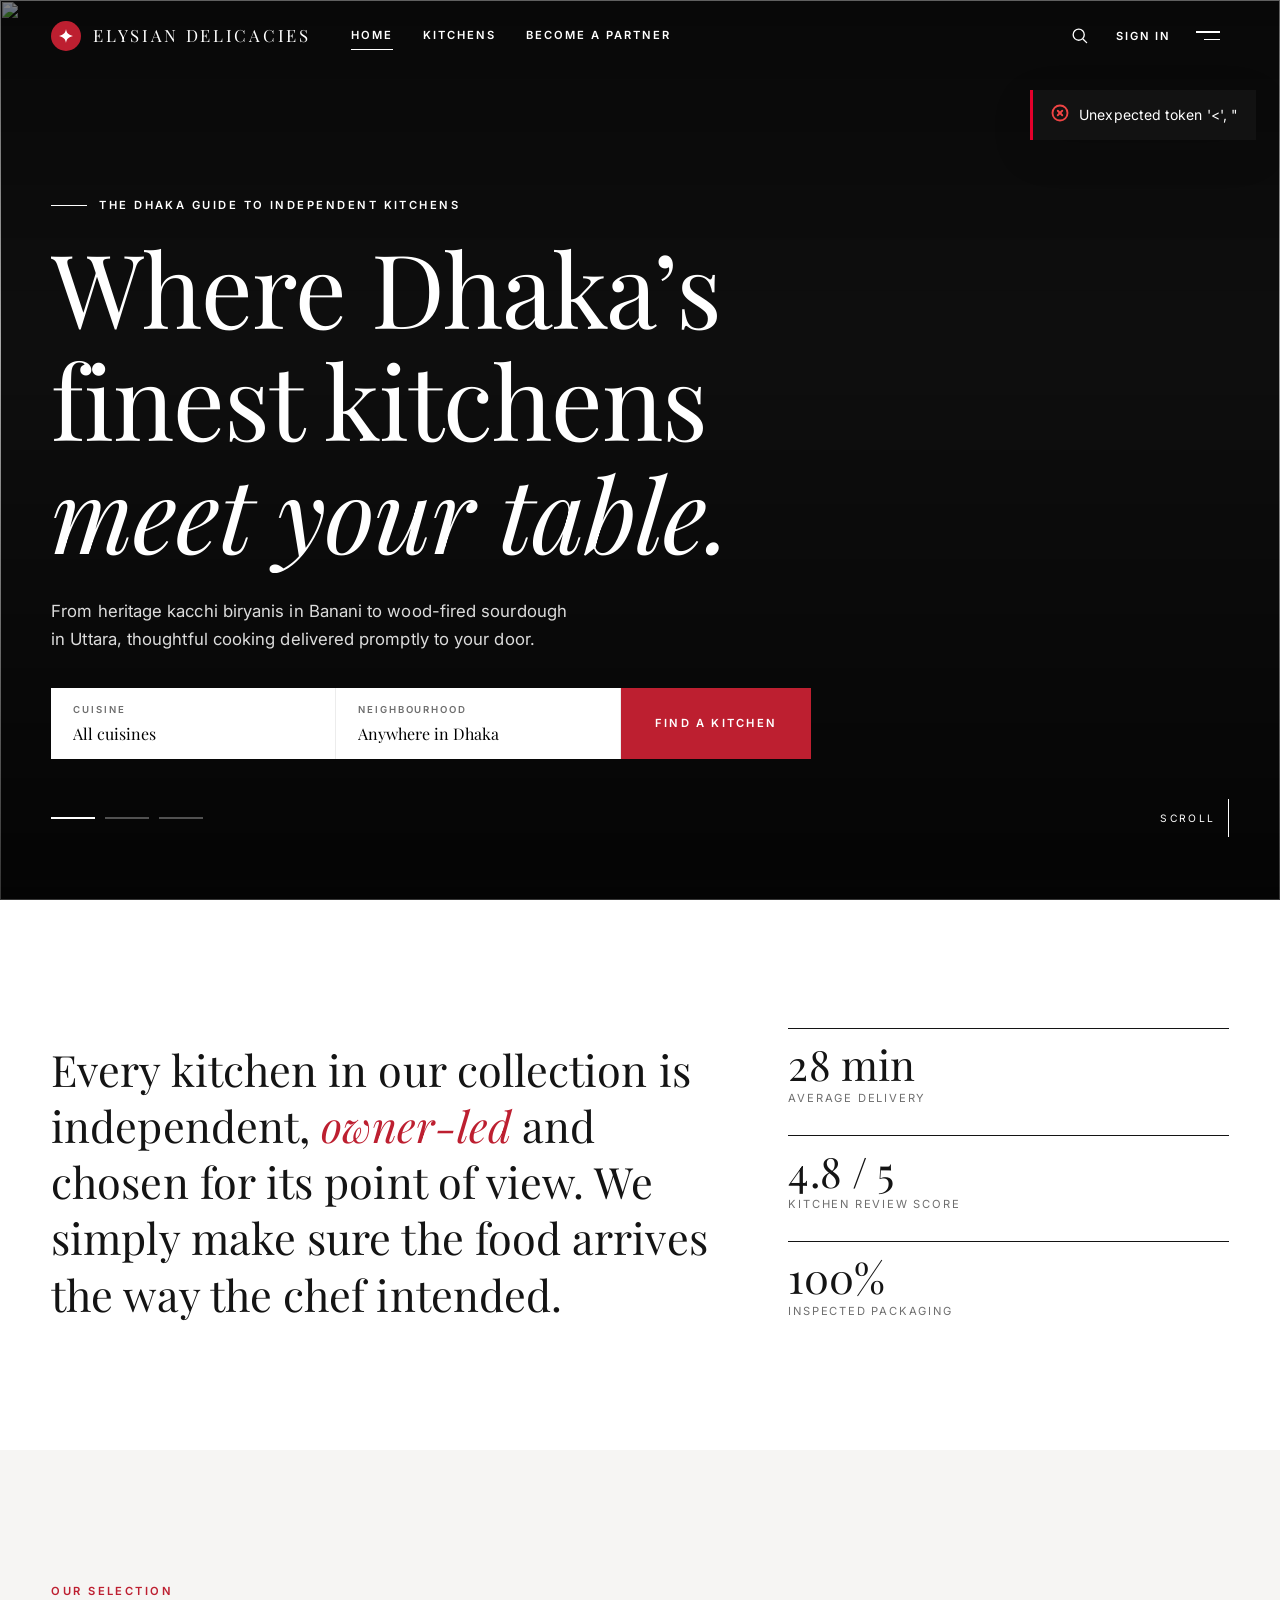
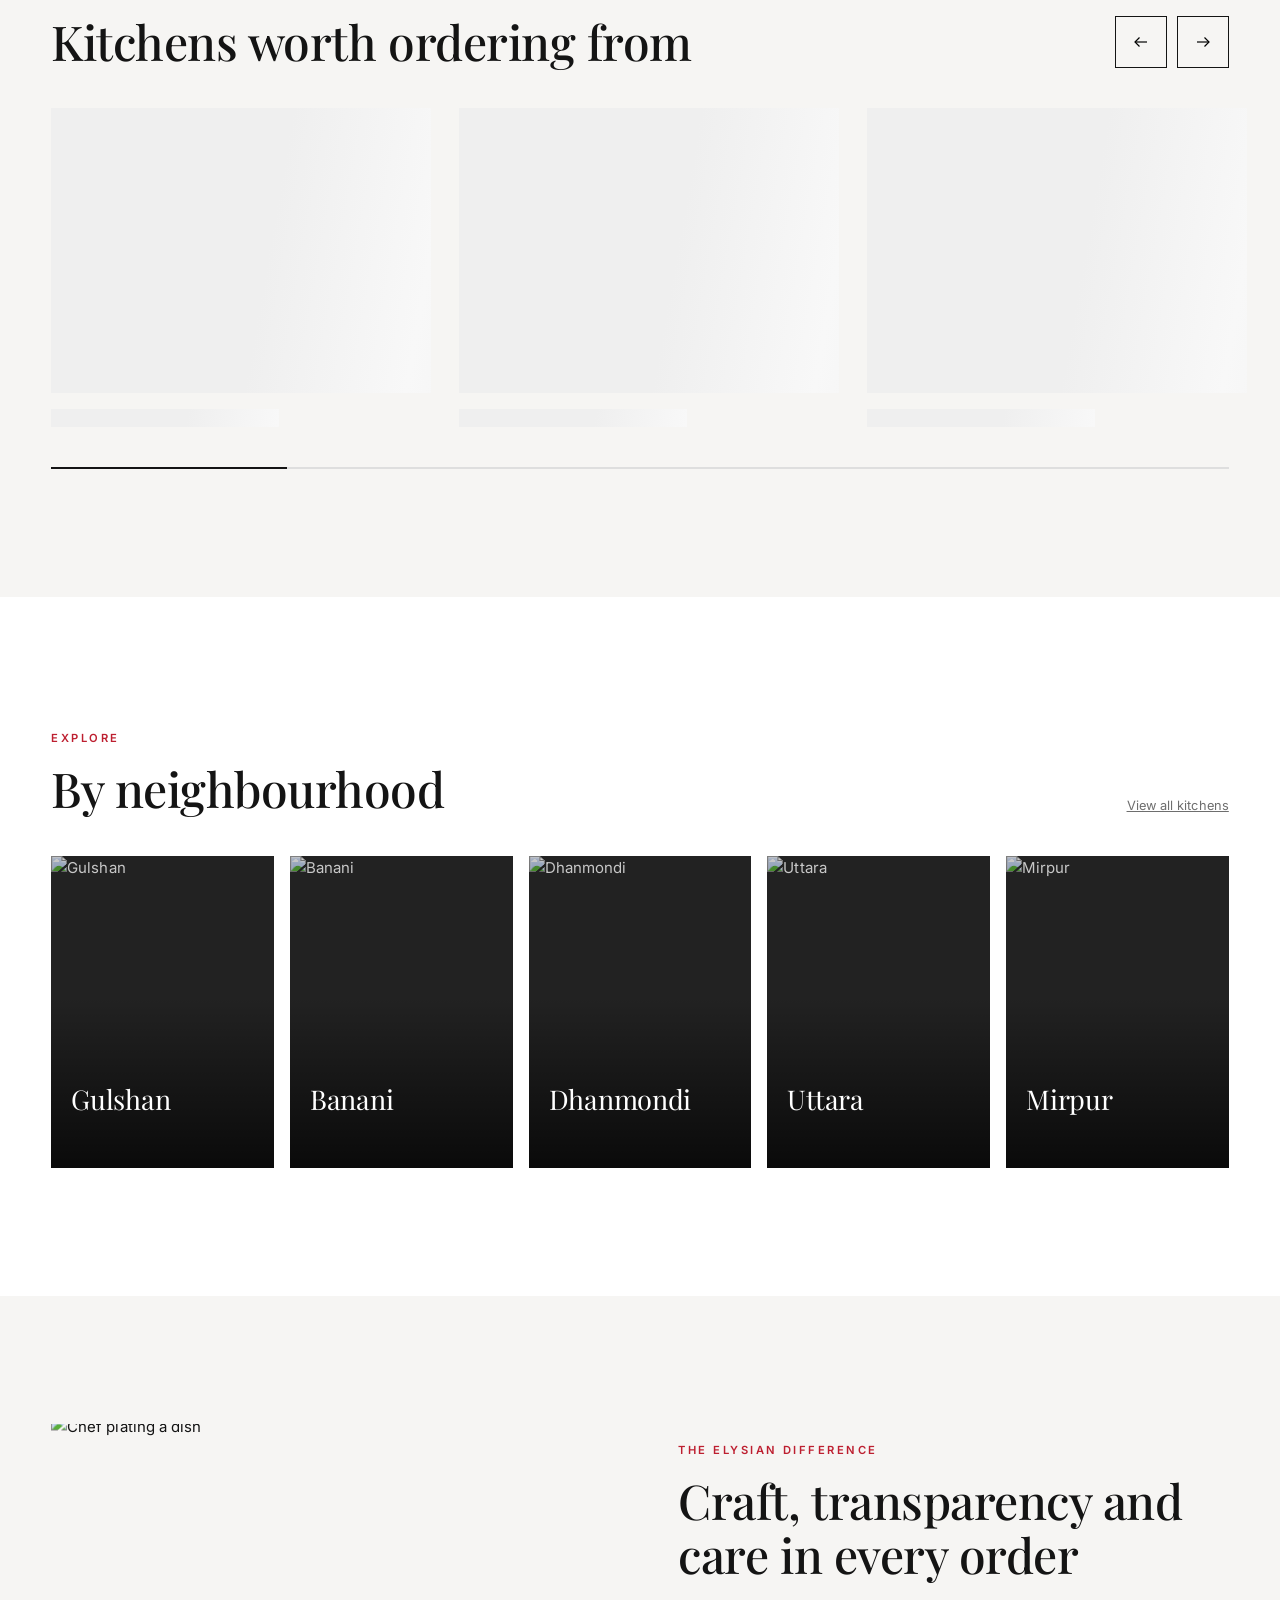
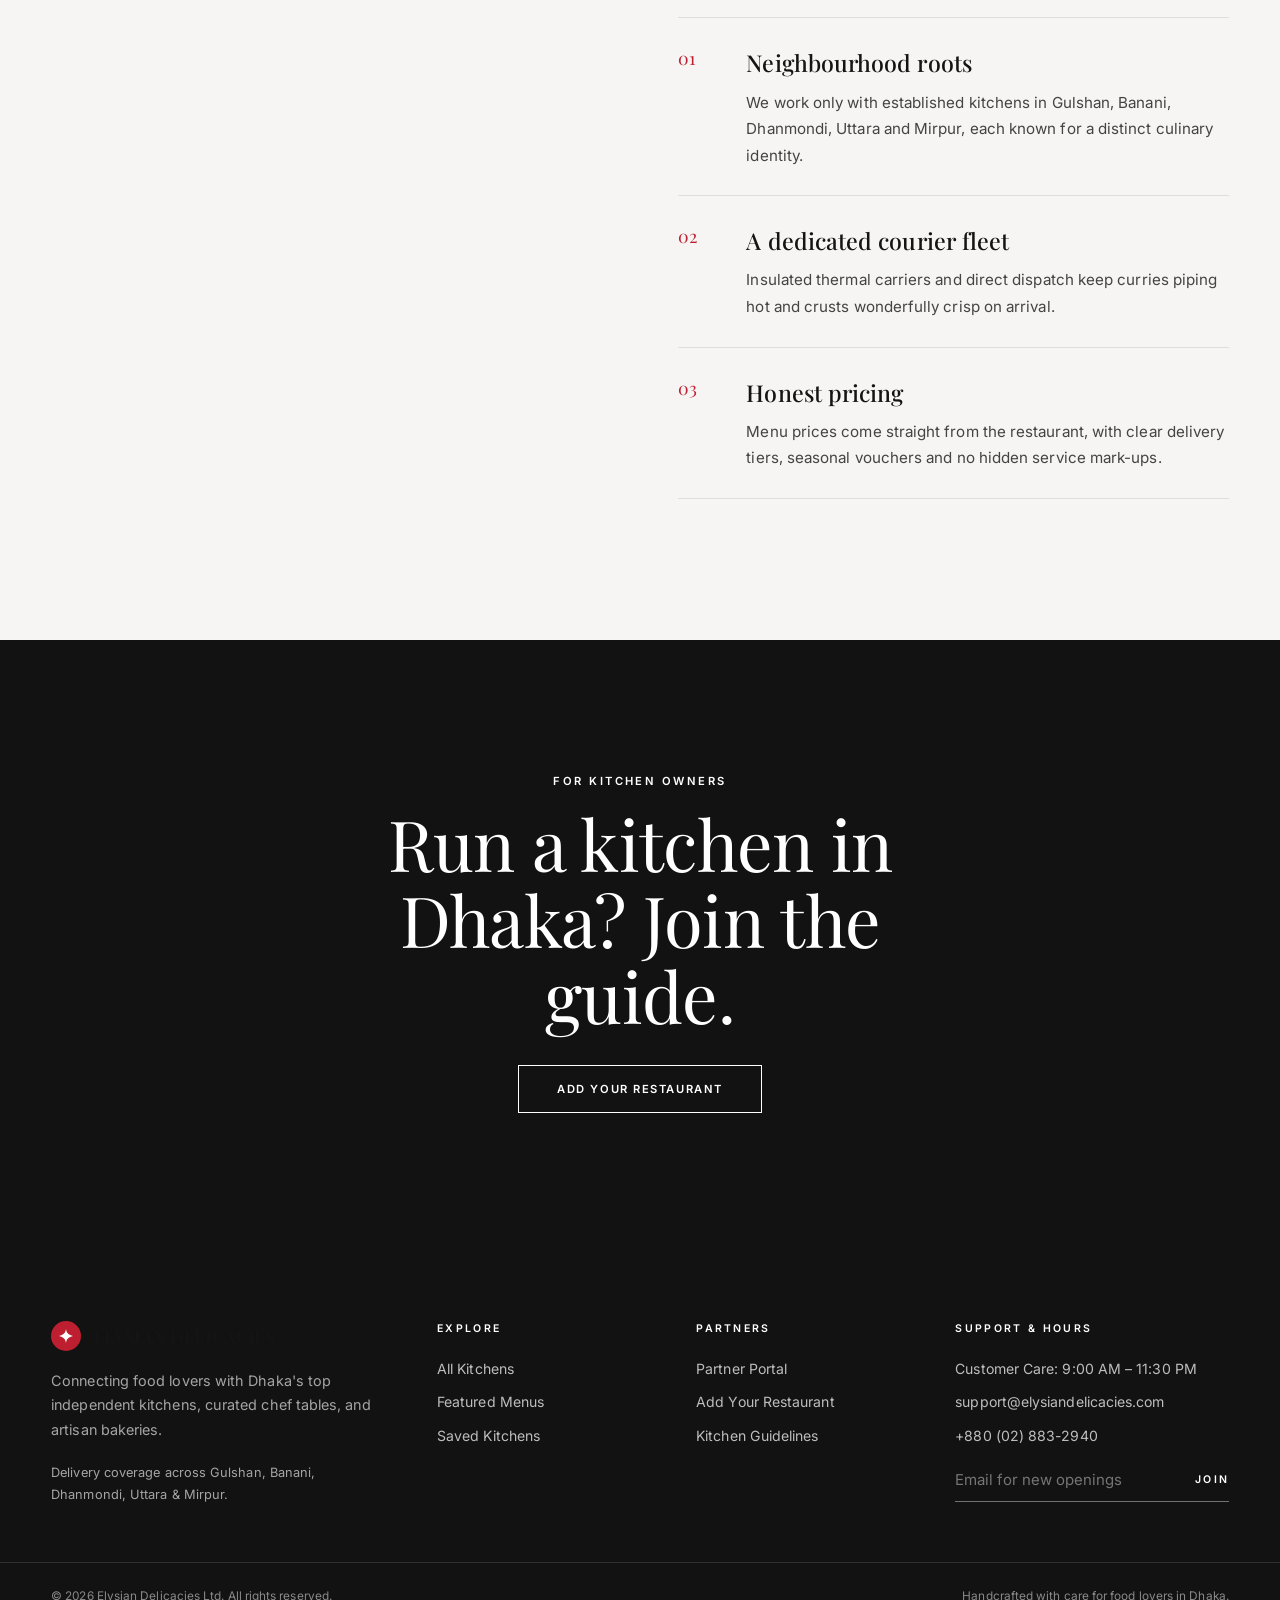
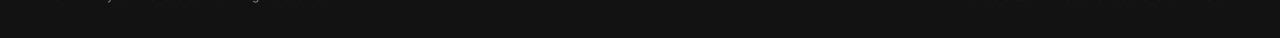
==== commit 153d7a94: "Redesign frontend in the style of an editorial restaurant guide" ====
--- a/src/frontend/index.html
+++ b/src/frontend/index.html
@@ -7,20 +7,20 @@
     <title>Elysian Delicacies — Local Kitchens & Food Delivery</title>
     <link rel="preconnect" href="https://fonts.googleapis.com">
     <link rel="preconnect" href="https://fonts.gstatic.com" crossorigin>
-    <link href="https://fonts.googleapis.com/css2?family=Plus+Jakarta+Sans:wght@400;500;600;700;800&family=Lora:ital,wght@0,500;0,600;1,400&display=swap" rel="stylesheet">
-    <link rel="stylesheet" href="css/style.css">
+    <link href="https://fonts.googleapis.com/css2?family=Inter:wght@400;500;600;700&family=Playfair+Display:ital,wght@0,400;0,500;1,400;1,500&display=swap" rel="stylesheet">
+    <link rel="stylesheet" href="https://unpkg.com/leaflet@1.9.4/dist/leaflet.css">
+    <link rel="stylesheet" href="css/style.css?v=3.0">
+    <link rel="stylesheet" href="css/guide.css?v=3.0">
 </head>
 <body>
     <div id="app">
-        <nav id="navbar" class="navbar"></nav>
+        <nav id="navbar" class="site-header is-transparent"></nav>
         <main id="main-content" class="main-content"></main>
         <footer id="footer" class="site-footer">
             <div class="container footer-inner">
                 <div class="footer-brand-col">
                     <div class="footer-brand">
-                        <span class="brand-mark">
-                            <svg width="18" height="18" viewBox="0 0 24 24" fill="none" stroke="currentColor" stroke-width="2.2" stroke-linecap="round" stroke-linejoin="round"><path d="M12 2a8 8 0 0 0-8 8c0 5.25 8 12 8 12s8-6.75 8-12a8 8 0 0 0-8-8z"/><circle cx="12" cy="10" r="3"/></svg>
-                        </span>
+                        <span class="brand-mark"><svg width="14" height="14" viewBox="0 0 24 24" fill="#fff"><path d="M12 0c.7 6.6 4.4 10.3 12 12-7.6 1.7-11.3 5.4-12 12-.7-6.6-4.4-10.3-12-12 7.6-1.7 11.3-5.4 12-12z"/></svg></span>
                         <span class="brand-text">Elysian Delicacies</span>
                     </div>
                     <p class="footer-tagline">Connecting food lovers with Dhaka's top independent kitchens, curated chef tables, and artisan bakeries.</p>
@@ -30,19 +30,23 @@
                     <h4>Explore</h4>
                     <a href="#restaurants">All Kitchens</a>
                     <a href="#restaurants">Featured Menus</a>
-                    <a href="#home">Active Offers</a>
+                    <a href="#restaurants">Saved Kitchens</a>
                 </div>
                 <div class="footer-links-col">
                     <h4>Partners</h4>
-                    <a href="#home" onclick="if(typeof HomePage!=='undefined') HomePage.switchTab({target:document.querySelector('.auth-tab:last-child')}, 'register');">Partner Portal</a>
+                    <a onclick="AuthDrawer.open('register')">Partner Portal</a>
                     <a href="#register-restaurant">Add Your Restaurant</a>
-                    <a href="#home">Kitchen Guidelines</a>
+                    <a href="#register-restaurant">Kitchen Guidelines</a>
                 </div>
                 <div class="footer-links-col">
                     <h4>Support & Hours</h4>
                     <div class="footer-item">Customer Care: 9:00 AM – 11:30 PM</div>
                     <div class="footer-item">support@elysiandelicacies.com</div>
                     <div class="footer-item">+880 (02) 883-2940</div>
+                    <form class="newsletter" onsubmit="event.preventDefault(); showToast('Thank you. You are on the list.', 'success'); this.reset();">
+                        <input type="email" placeholder="Email for new openings" required aria-label="Email address">
+                        <button type="submit">Join</button>
+                    </form>
                 </div>
             </div>
             <div class="container footer-bottom">
@@ -54,23 +58,25 @@
         <div id="toast-container" class="toast-container"></div>
     </div>
 
-    <!-- Scripts -->
-    <script src="js/api.js"></script>
-    <script src="js/components/navbar.js"></script>
-    <script src="js/components/restaurant-card.js"></script>
-    <script src="js/components/menu-item-card.js"></script>
-    <script src="js/components/order-card.js"></script>
-    <script src="js/components/modal.js"></script>
-    <script src="js/pages/home.js"></script>
-    <script src="js/pages/customer-dashboard.js"></script>
-    <script src="js/pages/restaurant-list.js"></script>
-    <script src="js/pages/restaurant-menu.js"></script>
-    <script src="js/pages/cart.js"></script>
-    <script src="js/pages/checkout.js"></script>
-    <script src="js/pages/order-tracking.js"></script>
-    <script src="js/pages/restaurant-dashboard.js"></script>
-    <script src="js/pages/restaurant-register.js"></script>
-    <script src="js/pages/restaurant-orders.js"></script>
-    <script src="js/app.js"></script>
+    <!-- Scripts with cache busting -->
+    <script src="https://unpkg.com/leaflet@1.9.4/dist/leaflet.js"></script>
+    <script src="js/api.js?v=3.0"></script>
+    <script src="js/motion.js?v=3.0"></script>
+    <script src="js/components/navbar.js?v=3.0"></script>
+    <script src="js/components/restaurant-card.js?v=3.0"></script>
+    <script src="js/components/menu-item-card.js?v=3.0"></script>
+    <script src="js/components/order-card.js?v=3.0"></script>
+    <script src="js/components/modal.js?v=3.0"></script>
+    <script src="js/pages/home.js?v=3.0"></script>
+    <script src="js/pages/customer-dashboard.js?v=3.0"></script>
+    <script src="js/pages/restaurant-list.js?v=3.0"></script>
+    <script src="js/pages/restaurant-menu.js?v=3.0"></script>
+    <script src="js/pages/cart.js?v=3.0"></script>
+    <script src="js/pages/checkout.js?v=3.0"></script>
+    <script src="js/pages/order-tracking.js?v=3.0"></script>
+    <script src="js/pages/restaurant-dashboard.js?v=3.0"></script>
+    <script src="js/pages/restaurant-register.js?v=3.0"></script>
+    <script src="js/pages/restaurant-orders.js?v=3.0"></script>
+    <script src="js/app.js?v=3.0"></script>
 </body>
 </html>
--- a/src/frontend/css/style.css
+++ b/src/frontend/css/style.css
@@ -1,59 +1,49 @@
 /* ==========================================================================
-   Elysian Delicacies — Editorial Food Delivery Design System
-   Human-crafted, warm hospitality theme (Warm Slate, Terracotta & Saffron)
+   Elysian Delicacies — Michelin-Inspired Fine Dining Design System
+   Signature Red · Off-White · Deep Charcoal · Gold Accents
    ========================================================================== */
 
 :root {
-    /* Palette: Warm editorial culinary tones */
-    --bg-page: #fbfaf8;
+    /* Michelin Palette */
+    --michelin-red: #E4002B;
+    --michelin-red-dark: #c40024;
+    --michelin-red-light: #ffeaed;
+    --michelin-red-subtle: #fff0f2;
+
+    --bg-page: #ffffff;
+    --bg-off-white: #f8f7f5;
     --bg-surface: #ffffff;
-    --bg-surface-soft: #f4f2ee;
-    --bg-surface-alt: #ebe7e0;
-    --bg-dark: #1e1b18;
-
-    /* Brand accents */
-    --brand: #c84b31;            /* Warm Terracotta / Paprika */
-    --brand-hover: #b13c23;
-    --brand-active: #952f19;
-    --brand-light: #fbeee9;
-    --brand-subtle: #f6dbd2;
-
-    --saffron: #d97706;          /* Warm golden honey for ratings/highlights */
-    --saffron-light: #fef3c7;
-    --saffron-dark: #92400e;
-
-    --forest: #22543d;           /* Natural culinary green */
-    --forest-light: #e6f4ea;
-    --forest-border: #b7dfca;
-
-    --crimson: #b91c1c;          /* Status/alerts */
-    --crimson-light: #fee2e2;
-
-    /* Ink & Typography */
-    --ink-primary: #1e2229;
-    --ink-secondary: #4b5563;
-    --ink-muted: #6b7280;
-    --ink-light: #9ca3af;
+    --bg-surface-soft: #f5f4f1;
+    --bg-dark: #1a1a1a;
+    --bg-charcoal: #2c2c2c;
+
+    --gold: #c9a84c;
+    --gold-light: #f9f3e3;
+    --gold-dark: #9a7a2a;
+
+    --green-star: #3d7a4f;
+    --green-star-light: #e8f5ec;
+
+    --ink-primary: #1a1a1a;
+    --ink-secondary: #555555;
+    --ink-muted: #888888;
+    --ink-light: #bbbbbb;
     --ink-inverse: #ffffff;
 
-    /* Borders & Rules */
-    --border-hairline: #eae7e1;
-    --border-subtle: #e2ded5;
-    --border-strong: #cac4b8;
-    --border-focus: #c84b31;
-
-    /* Natural Soft Shadows (No neon glows) */
-    --shadow-subtle: 0 1px 2px rgba(18, 16, 12, 0.04);
-    --shadow-card: 0 1px 3px rgba(18, 16, 12, 0.05), 0 4px 12px rgba(18, 16, 12, 0.04);
-    --shadow-card-hover: 0 8px 24px rgba(18, 16, 12, 0.08), 0 2px 6px rgba(18, 16, 12, 0.04);
-    --shadow-dropdown: 0 12px 32px rgba(18, 16, 12, 0.12), 0 2px 6px rgba(18, 16, 12, 0.04);
-    --shadow-modal: 0 20px 45px rgba(18, 16, 12, 0.2);
-
-    /* Typography */
-    --font-sans: 'Plus Jakarta Sans', -apple-system, BlinkMacSystemFont, 'Segoe UI', Roboto, sans-serif;
-    --font-serif: 'Lora', Georgia, 'Times New Roman', serif;
-
-    /* Spacing Scale */
+    --border-hairline: #ebebeb;
+    --border-subtle: #e0e0e0;
+    --border-strong: #cccccc;
+    --border-focus: #E4002B;
+
+    --shadow-subtle: 0 1px 3px rgba(0,0,0,0.06);
+    --shadow-card: 0 2px 8px rgba(0,0,0,0.08);
+    --shadow-card-hover: 0 8px 32px rgba(0,0,0,0.12);
+    --shadow-dropdown: 0 12px 40px rgba(0,0,0,0.14);
+    --shadow-modal: 0 24px 60px rgba(0,0,0,0.22);
+
+    --font-sans: 'Inter', -apple-system, BlinkMacSystemFont, 'Helvetica Neue', Arial, sans-serif;
+    --font-serif: 'Georgia', 'Times New Roman', serif;
+
     --space-2xs: 4px;
     --space-xs: 8px;
     --space-sm: 12px;
@@ -62,17 +52,17 @@
     --space-xl: 32px;
     --space-2xl: 48px;
     --space-3xl: 64px;
-
-    /* Radii */
-    --radius-sm: 6px;
-    --radius-md: 10px;
-    --radius-lg: 14px;
-    --radius-xl: 20px;
+    --space-4xl: 96px;
+
+    --radius-sm: 4px;
+    --radius-md: 6px;
+    --radius-lg: 10px;
+    --radius-xl: 16px;
     --radius-full: 9999px;
 
-    /* Transitions */
     --transition-fast: 0.15s ease;
-    --transition-base: 0.22s cubic-bezier(0.16, 1, 0.3, 1);
+    --transition-base: 0.2s ease;
+    --nav-height: 70px;
 }
 
 /* --- Base & Reset --- */
@@ -85,7 +75,6 @@
 html {
     scroll-behavior: smooth;
     font-size: 16px;
-    background-color: var(--bg-page);
 }
 
 body {
@@ -93,20 +82,18 @@
     background-color: var(--bg-page);
     color: var(--ink-primary);
     min-height: 100vh;
-    line-height: 1.55;
+    line-height: 1.6;
     -webkit-font-smoothing: antialiased;
     -moz-osx-font-smoothing: grayscale;
 }
 
 a {
-    color: var(--brand);
+    color: var(--michelin-red);
     text-decoration: none;
     transition: color var(--transition-fast);
 }
 
-a:hover {
-    color: var(--brand-hover);
-}
+a:hover { color: var(--michelin-red-dark); }
 
 button {
     cursor: pointer;
@@ -131,48 +118,54 @@
 
 .main-content {
     flex: 1;
-    padding-top: 76px;
+    padding-top: var(--nav-height);
 }
 
 .container {
-    max-width: 1180px;
+    max-width: 1200px;
     margin: 0 auto;
     padding: 0 var(--space-lg);
 }
 
+.container-wide {
+    max-width: 1400px;
+    margin: 0 auto;
+    padding: 0 var(--space-lg);
+}
+
 .section {
     padding: var(--space-2xl) 0;
 }
 
-/* --- Navigation Bar --- */
+/* =========================================
+   MICHELIN NAVBAR
+   ========================================= */
 .navbar {
     position: fixed;
     top: 0;
     left: 0;
     right: 0;
-    height: 76px;
-    background: rgba(251, 250, 248, 0.94);
-    backdrop-filter: blur(12px);
-    -webkit-backdrop-filter: blur(12px);
-    border-bottom: 1px solid var(--border-subtle);
+    height: var(--nav-height);
+    background: var(--bg-page);
+    border-bottom: 1px solid var(--border-hairline);
     z-index: 1000;
     display: flex;
     align-items: center;
-    transition: box-shadow var(--transition-base), background var(--transition-base);
 }
 
 .navbar.scrolled {
-    box-shadow: 0 2px 10px rgba(18, 16, 12, 0.05);
+    box-shadow: 0 2px 12px rgba(0,0,0,0.08);
 }
 
 .navbar-inner {
     width: 100%;
-    max-width: 1180px;
+    max-width: 1400px;
     margin: 0 auto;
     padding: 0 var(--space-lg);
     display: flex;
     align-items: center;
     justify-content: space-between;
+    gap: var(--space-lg);
 }
 
 .navbar-brand {
@@ -181,1478 +174,2337 @@
     gap: 10px;
     cursor: pointer;
     text-decoration: none;
-}
-
-.navbar-brand .brand-mark {
+    flex-shrink: 0;
+}
+
+.brand-logo-michelin {
+    display: flex;
+    align-items: center;
+    justify-content: center;
+}
+
+.brand-logo-michelin svg {
+    color: var(--michelin-red);
+}
+
+.brand-text {
+    font-size: 1.1rem;
+    font-weight: 700;
+    color: var(--ink-primary);
+    letter-spacing: -0.01em;
+}
+
+.brand-text span {
+    color: var(--michelin-red);
+}
+
+/* Michelin top red strip */
+.navbar::before {
+    content: '';
+    position: absolute;
+    top: 0;
+    left: 0;
+    right: 0;
+    height: 3px;
+    background: var(--michelin-red);
+}
+
+.navbar-nav {
+    display: flex;
+    align-items: center;
+    gap: 2px;
+    flex: 1;
+    justify-content: center;
+}
+
+.navbar-link {
+    display: flex;
+    align-items: center;
+    gap: 4px;
+    padding: 6px 14px;
+    font-size: 0.875rem;
+    font-weight: 500;
+    color: var(--ink-secondary);
+    cursor: pointer;
+    border-radius: var(--radius-sm);
+    transition: color var(--transition-fast), background var(--transition-fast);
+    white-space: nowrap;
+}
+
+.navbar-link:hover {
+    color: var(--ink-primary);
+    background: var(--bg-off-white);
+}
+
+.navbar-link.active {
+    color: var(--michelin-red);
+    font-weight: 600;
+}
+
+.navbar-actions {
+    display: flex;
+    align-items: center;
+    gap: 10px;
+    flex-shrink: 0;
+}
+
+.nav-search-wrap {
+    position: relative;
+    display: flex;
+    align-items: center;
+}
+
+.nav-search-input {
+    width: 220px;
+    height: 36px;
+    padding: 0 12px 0 36px;
+    background: var(--bg-off-white);
+    border: 1px solid var(--border-subtle);
+    border-radius: var(--radius-full);
+    font-size: 0.85rem;
+    color: var(--ink-primary);
+    transition: border-color var(--transition-fast), width var(--transition-base);
+}
+
+.nav-search-input:focus {
+    border-color: var(--michelin-red);
+    width: 280px;
+    background: #fff;
+}
+
+.nav-search-input::placeholder { color: var(--ink-muted); }
+
+.nav-search-icon {
+    position: absolute;
+    left: 10px;
+    color: var(--ink-muted);
+    display: flex;
+    align-items: center;
+    pointer-events: none;
+}
+
+.nav-btn-icon {
+    display: flex;
+    align-items: center;
+    justify-content: center;
     width: 36px;
     height: 36px;
-    border-radius: var(--radius-md);
-    background: var(--brand);
-    color: #ffffff;
+    border-radius: var(--radius-full);
+    background: transparent;
+    color: var(--ink-secondary);
+    cursor: pointer;
+    transition: background var(--transition-fast), color var(--transition-fast);
+    position: relative;
+    border: 1px solid transparent;
+}
+
+.nav-btn-icon:hover {
+    background: var(--bg-off-white);
+    color: var(--ink-primary);
+}
+
+.nav-btn-icon.has-items {
+    color: var(--michelin-red);
+}
+
+.cart-count-badge {
+    position: absolute;
+    top: -4px;
+    right: -4px;
+    min-width: 18px;
+    height: 18px;
+    background: var(--michelin-red);
+    color: #fff;
+    font-size: 0.65rem;
+    font-weight: 700;
+    border-radius: var(--radius-full);
     display: flex;
     align-items: center;
     justify-content: center;
-    box-shadow: 0 2px 6px rgba(200, 75, 49, 0.25);
-    transition: transform var(--transition-fast);
-}
-
-.navbar-brand:hover .brand-mark {
-    transform: rotate(-4deg) scale(1.04);
-}
-
-.navbar-brand .brand-text {
-    font-family: var(--font-serif);
-    font-size: 1.35rem;
-    font-weight: 600;
-    letter-spacing: -0.02em;
-    color: var(--ink-primary);
-}
-
-.navbar-links {
-    display: flex;
-    align-items: center;
-    gap: 4px;
-}
-
-.navbar-link {
-    padding: 8px 14px;
-    border-radius: var(--radius-sm);
-    font-size: 0.9rem;
-    font-weight: 500;
+    padding: 0 4px;
+}
+
+.nav-user-btn {
+    display: flex;
+    align-items: center;
+    gap: 8px;
+    padding: 6px 12px;
+    border-radius: var(--radius-full);
+    background: transparent;
+    border: 1px solid var(--border-subtle);
+    cursor: pointer;
+    font-size: 0.85rem;
     color: var(--ink-secondary);
     transition: all var(--transition-fast);
-    cursor: pointer;
+}
+
+.nav-user-btn:hover {
+    border-color: var(--michelin-red);
+    color: var(--michelin-red);
+}
+
+.user-avatar-sm {
+    width: 28px;
+    height: 28px;
+    border-radius: 50%;
+    background: var(--michelin-red);
+    color: #fff;
+    font-size: 0.75rem;
+    font-weight: 700;
+    display: flex;
+    align-items: center;
+    justify-content: center;
+}
+
+.btn-nav-primary {
     display: inline-flex;
     align-items: center;
     gap: 6px;
-}
-
-.navbar-link:hover {
-    color: var(--ink-primary);
-    background: var(--bg-surface-soft);
-}
-
-.navbar-link.active {
-    color: var(--brand);
-    background: var(--brand-light);
-    font-weight: 600;
-}
-
-.nav-cta-link {
-    background: var(--brand);
-    color: #ffffff !important;
-    padding: 8px 16px;
-    border-radius: var(--radius-sm);
-    font-weight: 600;
-}
-
-.nav-cta-link:hover {
-    background: var(--brand-hover) !important;
-}
-
-.navbar-user {
-    display: flex;
-    align-items: center;
-    gap: 10px;
-    padding: 6px 12px 6px 6px;
-    border-radius: var(--radius-full);
-    background: var(--bg-surface);
-    border: 1px solid var(--border-subtle);
-    cursor: pointer;
-    transition: all var(--transition-fast);
-}
-
-.navbar-user:hover {
-    border-color: var(--border-strong);
-    background: var(--bg-surface-soft);
-}
-
-.navbar-user .user-avatar {
-    width: 30px;
-    height: 30px;
-    border-radius: 50%;
-    background: var(--brand);
-    color: #ffffff;
-    display: flex;
-    align-items: center;
-    justify-content: center;
-    font-weight: 600;
-    font-size: 0.82rem;
-}
-
-.navbar-user .user-name {
+    padding: 7px 18px;
+    background: var(--michelin-red);
+    color: #fff;
     font-size: 0.85rem;
     font-weight: 600;
-    color: var(--ink-primary);
-}
-
-.cart-badge {
+    border-radius: var(--radius-sm);
+    cursor: pointer;
+    transition: background var(--transition-fast);
+    white-space: nowrap;
+}
+
+.btn-nav-primary:hover { background: var(--michelin-red-dark); }
+
+/* =========================================
+   MICHELIN HERO — Restaurant Listing Hero
+   ========================================= */
+.michelin-hero {
+    background: var(--bg-dark);
+    padding: 56px 0 48px;
     position: relative;
-    padding: 8px 14px;
-    border-radius: var(--radius-md);
-    background: var(--bg-surface);
-    border: 1px solid var(--border-subtle);
-    color: var(--ink-primary);
+    overflow: hidden;
+}
+
+.michelin-hero::before {
+    content: '';
+    position: absolute;
+    inset: 0;
+    background: url('https://images.unsplash.com/photo-1414235077428-338989a2e8c0?auto=format&fit=crop&w=1600&q=70') center/cover no-repeat;
+    opacity: 0.18;
+}
+
+.michelin-hero-inner {
+    position: relative;
+    z-index: 1;
+    max-width: 800px;
+}
+
+.michelin-hero-eyebrow {
     display: inline-flex;
     align-items: center;
+    gap: 8px;
+    font-size: 0.75rem;
+    font-weight: 700;
+    letter-spacing: 0.1em;
+    text-transform: uppercase;
+    color: var(--michelin-red);
+    margin-bottom: 16px;
+}
+
+.michelin-hero h1 {
+    font-family: var(--font-serif);
+    font-size: 3.2rem;
+    font-weight: 400;
+    color: #ffffff;
+    line-height: 1.15;
+    margin-bottom: 16px;
+}
+
+.michelin-hero p {
+    font-size: 1.05rem;
+    color: rgba(255,255,255,0.72);
+    max-width: 600px;
+    line-height: 1.65;
+    margin-bottom: 32px;
+}
+
+/* Michelin Award Badges row */
+.award-badges-row {
+    display: flex;
+    align-items: center;
+    gap: 10px;
+    flex-wrap: wrap;
+}
+
+.award-badge {
+    display: inline-flex;
+    align-items: center;
     gap: 6px;
-    font-size: 0.88rem;
+    padding: 6px 14px;
+    border-radius: var(--radius-full);
+    font-size: 0.8rem;
     font-weight: 600;
     cursor: pointer;
+    border: 1px solid rgba(255,255,255,0.15);
+    color: rgba(255,255,255,0.8);
+    background: rgba(255,255,255,0.08);
     transition: all var(--transition-fast);
 }
 
-.cart-badge:hover {
-    border-color: var(--border-strong);
-    background: var(--bg-surface-soft);
-}
-
-.cart-badge .cart-icon {
-    display: flex;
-    align-items: center;
+.award-badge:hover, .award-badge.active {
+    background: rgba(255,255,255,0.18);
+    border-color: rgba(255,255,255,0.4);
+    color: #fff;
+}
+
+.award-badge.award-star { border-color: rgba(228,0,43,0.5); background: rgba(228,0,43,0.15); color: #ff8098; }
+.award-badge.award-star:hover, .award-badge.award-star.active { background: rgba(228,0,43,0.3); color: #fff; }
+
+.michelin-star-icon { color: var(--michelin-red); }
+
+/* =========================================
+   FILTER BAR — Michelin Style
+   ========================================= */
+.michelin-filter-bar {
+    background: #fff;
+    border-bottom: 1px solid var(--border-hairline);
+    position: sticky;
+    top: var(--nav-height);
+    z-index: 100;
+    padding: 0;
+}
+
+.filter-bar-inner {
+    display: flex;
+    align-items: center;
+    gap: 8px;
+    padding: 12px var(--space-lg);
+    max-width: 1400px;
+    margin: 0 auto;
+    overflow-x: auto;
+    scrollbar-width: none;
+}
+
+.filter-bar-inner::-webkit-scrollbar { display: none; }
+
+.filter-chip {
+    display: inline-flex;
+    align-items: center;
+    gap: 6px;
+    padding: 7px 16px;
+    border-radius: var(--radius-full);
+    font-size: 0.84rem;
+    font-weight: 500;
+    white-space: nowrap;
+    cursor: pointer;
+    border: 1px solid var(--border-subtle);
     color: var(--ink-secondary);
-}
-
-.cart-badge .count {
-    background: var(--brand);
-    color: #ffffff;
-    font-size: 0.72rem;
-    font-weight: 700;
+    background: #fff;
+    transition: all var(--transition-fast);
+}
+
+.filter-chip:hover {
+    border-color: var(--michelin-red);
+    color: var(--michelin-red);
+}
+
+.filter-chip.active {
+    background: var(--michelin-red);
+    border-color: var(--michelin-red);
+    color: #fff;
+    font-weight: 600;
+}
+
+.filter-chip svg { flex-shrink: 0; }
+
+.filter-divider {
+    width: 1px;
+    height: 20px;
+    background: var(--border-subtle);
+    flex-shrink: 0;
+    margin: 0 4px;
+}
+
+.filter-count-badge {
+    display: inline-flex;
+    align-items: center;
+    justify-content: center;
     min-width: 18px;
     height: 18px;
+    padding: 0 5px;
+    background: var(--michelin-red);
+    color: #fff;
     border-radius: var(--radius-full);
-    display: inline-flex;
-    align-items: center;
-    justify-content: center;
-    padding: 0 4px;
-}
-
-/* --- Buttons --- */
-.btn {
-    display: inline-flex;
-    align-items: center;
-    justify-content: center;
+    font-size: 0.65rem;
+    font-weight: 700;
+}
+
+/* =========================================
+   RESTAURANT LISTING — Michelin Card Grid
+   ========================================= */
+.listing-layout {
+    display: flex;
+    min-height: calc(100vh - var(--nav-height) - 50px);
+}
+
+.listing-results {
+    flex: 1;
+    padding: var(--space-lg);
+    max-width: 100%;
+}
+
+.listing-header {
+    display: flex;
+    align-items: center;
+    justify-content: space-between;
+    margin-bottom: var(--space-lg);
+    gap: var(--space-md);
+    flex-wrap: wrap;
+}
+
+.result-count {
+    font-size: 0.9rem;
+    color: var(--ink-secondary);
+}
+
+.result-count strong {
+    color: var(--ink-primary);
+    font-weight: 700;
+}
+
+.sort-select {
+    display: flex;
+    align-items: center;
     gap: 8px;
-    padding: 10px 18px;
-    border-radius: var(--radius-md);
-    font-size: 0.9rem;
-    font-weight: 600;
-    transition: all var(--transition-fast);
-    cursor: pointer;
-    border: 1px solid transparent;
-    line-height: 1.25;
-}
-
-.btn svg {
-    flex-shrink: 0;
-}
-
-.btn-primary {
-    background: var(--brand);
-    color: #ffffff;
-    border-color: var(--brand);
-    box-shadow: 0 1px 3px rgba(200, 75, 49, 0.2);
-}
-
-.btn-primary:hover {
-    background: var(--brand-hover);
-    border-color: var(--brand-hover);
-    color: #ffffff;
-    transform: translateY(-1px);
-    box-shadow: 0 4px 10px rgba(200, 75, 49, 0.25);
-}
-
-.btn-primary:active {
-    background: var(--brand-active);
-    transform: translateY(0);
-}
-
-.btn-secondary {
-    background: var(--bg-surface);
-    color: var(--ink-primary);
-    border-color: var(--border-subtle);
-}
-
-.btn-secondary:hover {
-    background: var(--bg-surface-soft);
-    border-color: var(--border-strong);
-    color: var(--ink-primary);
-}
-
-.btn-outline {
-    background: transparent;
-    color: var(--ink-secondary);
-    border-color: var(--border-subtle);
-}
-
-.btn-outline:hover {
-    background: var(--bg-surface-soft);
-    color: var(--ink-primary);
-    border-color: var(--border-strong);
-}
-
-.btn-danger {
-    background: #ffffff;
-    color: var(--crimson);
-    border-color: #fecaca;
-}
-
-.btn-danger:hover {
-    background: var(--crimson-light);
-    border-color: var(--crimson);
-}
-
-.btn-sm {
-    padding: 7px 13px;
-    font-size: 0.82rem;
+    padding: 8px 14px;
+    border: 1px solid var(--border-subtle);
     border-radius: var(--radius-sm);
-}
-
-.btn-lg {
-    padding: 13px 26px;
-    font-size: 0.98rem;
-    border-radius: var(--radius-md);
-}
-
-.btn-block {
-    width: 100%;
-}
-
-.btn-icon {
-    width: 36px;
-    height: 36px;
-    padding: 0;
-    border-radius: var(--radius-sm);
-    display: inline-flex;
-    align-items: center;
-    justify-content: center;
-    color: var(--ink-secondary);
-}
-
-.btn-icon:hover {
-    background: var(--bg-surface-soft);
-    color: var(--ink-primary);
-}
-
-.btn:disabled {
-    opacity: 0.55;
-    cursor: not-allowed;
-    transform: none !important;
-    box-shadow: none !important;
-}
-
-/* --- Cards --- */
-.card {
-    background: var(--bg-surface);
-    border: 1px solid var(--border-subtle);
-    border-radius: var(--radius-lg);
-    padding: var(--space-lg);
-    box-shadow: var(--shadow-card);
-    transition: box-shadow var(--transition-base), border-color var(--transition-base), transform var(--transition-base);
-}
-
-.card:hover {
-    border-color: var(--border-strong);
-    box-shadow: var(--shadow-card-hover);
-}
-
-/* --- Forms & Inputs --- */
-.form-group {
-    margin-bottom: var(--space-md);
-}
-
-.form-label {
-    display: block;
-    margin-bottom: 6px;
-    font-size: 0.83rem;
-    font-weight: 600;
-    color: var(--ink-primary);
-    letter-spacing: -0.01em;
-}
-
-.form-input, .form-select, textarea.form-input {
-    width: 100%;
-    padding: 10px 14px;
-    border: 1px solid var(--border-subtle);
-    border-radius: var(--radius-md);
-    background: var(--bg-surface);
-    color: var(--ink-primary);
-    font-size: 0.92rem;
-    transition: border-color var(--transition-fast), box-shadow var(--transition-fast);
-}
-
-.form-input:focus, .form-select:focus, textarea.form-input:focus {
-    border-color: var(--border-focus);
-    box-shadow: 0 0 0 3px rgba(200, 75, 49, 0.12);
-}
-
-.form-input::placeholder {
-    color: var(--ink-light);
-}
-
-.form-row {
-    display: grid;
-    grid-template-columns: 1fr 1fr;
-    gap: var(--space-md);
-}
-
-/* --- Grids --- */
-.grid-2 { display: grid; grid-template-columns: repeat(2, 1fr); gap: var(--space-lg); }
-.grid-3 { display: grid; grid-template-columns: repeat(3, 1fr); gap: var(--space-lg); }
-.grid-4 { display: grid; grid-template-columns: repeat(4, 1fr); gap: var(--space-lg); }
-
-/* --- Badges --- */
-.badge {
-    display: inline-flex;
-    align-items: center;
-    gap: 4px;
-    padding: 3px 9px;
-    border-radius: var(--radius-full);
-    font-size: 0.76rem;
-    font-weight: 600;
-    letter-spacing: -0.01em;
-}
-
-.badge-success { background: var(--forest-light); color: var(--forest); border: 1px solid var(--forest-border); }
-.badge-warning { background: var(--saffron-light); color: var(--saffron-dark); border: 1px solid #fde68a; }
-.badge-danger { background: var(--crimson-light); color: var(--crimson); border: 1px solid #fecaca; }
-.badge-info { background: #e0f2fe; color: #0369a1; border: 1px solid #bae6fd; }
-.badge-primary { background: var(--brand-light); color: var(--brand); border: 1px solid var(--brand-subtle); }
-.badge-neutral { background: var(--bg-surface-soft); color: var(--ink-secondary); border: 1px solid var(--border-subtle); }
-
-/* --- Ratings --- */
-.rating {
-    display: inline-flex;
-    align-items: center;
-    gap: 4px;
-    background: #fffbeb;
-    color: #92400e;
-    border: 1px solid #fde68a;
-    padding: 3px 8px;
-    border-radius: var(--radius-sm);
-    font-weight: 700;
-    font-size: 0.82rem;
-}
-
-.rating .star {
-    color: #f59e0b;
-}
-
-/* --- Search Bar --- */
-.search-bar {
-    position: relative;
-    width: 100%;
-}
-
-.search-bar .search-icon {
-    position: absolute;
-    left: 14px;
-    top: 50%;
-    transform: translateY(-50%);
-    color: var(--ink-muted);
-    pointer-events: none;
-    display: flex;
-    align-items: center;
-}
-
-.search-bar input {
-    width: 100%;
-    padding: 12px 16px 12px 42px;
-    background: var(--bg-surface);
-    border: 1px solid var(--border-subtle);
-    border-radius: var(--radius-md);
-    color: var(--ink-primary);
-    font-size: 0.95rem;
-    transition: all var(--transition-fast);
-    box-shadow: var(--shadow-subtle);
-}
-
-.search-bar input:focus {
-    border-color: var(--brand);
-    box-shadow: 0 0 0 3px rgba(200, 75, 49, 0.12);
-}
-
-/* --- Home / Hero Section --- */
-.hero-editorial {
-    padding: var(--space-2xl) 0 var(--space-3xl);
-    border-bottom: 1px solid var(--border-subtle);
-    background: linear-gradient(180deg, #fdfcf9 0%, var(--bg-page) 100%);
-}
-
-.hero-editorial-grid {
-    display: grid;
-    grid-template-columns: 1.15fr 0.85fr;
-    gap: var(--space-2xl);
-    align-items: center;
-}
-
-.hero-kicker {
-    display: inline-flex;
-    align-items: center;
-    gap: 8px;
-    padding: 4px 12px;
-    border-radius: var(--radius-full);
-    background: var(--brand-light);
-    color: var(--brand);
-    font-size: 0.8rem;
-    font-weight: 700;
-    letter-spacing: 0.04em;
-    text-transform: uppercase;
-    margin-bottom: var(--space-md);
-}
-
-.hero-editorial h1 {
-    font-family: var(--font-serif);
-    font-size: 3.1rem;
-    line-height: 1.15;
-    font-weight: 600;
-    color: var(--ink-primary);
-    letter-spacing: -0.025em;
-    margin-bottom: var(--space-md);
-}
-
-.hero-editorial h1 .em-serif {
-    font-style: italic;
-    color: var(--brand);
-    font-weight: 500;
-}
-
-.hero-editorial p.hero-lead {
-    font-size: 1.12rem;
-    line-height: 1.65;
-    color: var(--ink-secondary);
-    margin-bottom: var(--space-xl);
-    max-width: 540px;
-}
-
-.hero-proof-strip {
-    display: flex;
-    align-items: center;
-    gap: var(--space-xl);
-    padding-top: var(--space-lg);
-    border-top: 1px solid var(--border-hairline);
-}
-
-.proof-item {
-    display: flex;
-    flex-direction: column;
-}
-
-.proof-number {
-    font-family: var(--font-serif);
-    font-size: 1.6rem;
-    font-weight: 600;
-    color: var(--ink-primary);
-    line-height: 1.1;
-}
-
-.proof-label {
-    font-size: 0.78rem;
-    font-weight: 500;
-    color: var(--ink-muted);
-    text-transform: uppercase;
-    letter-spacing: 0.04em;
-    margin-top: 2px;
-}
-
-/* --- Auth Card on Hero --- */
-.auth-panel {
-    background: var(--bg-surface);
-    border: 1px solid var(--border-subtle);
-    border-radius: var(--radius-xl);
-    padding: var(--space-xl);
-    box-shadow: var(--shadow-card-hover);
-}
-
-.auth-header {
-    text-align: center;
-    margin-bottom: var(--space-md);
-}
-
-.auth-header h3 {
-    font-family: var(--font-serif);
-    font-size: 1.35rem;
-    font-weight: 600;
-    color: var(--ink-primary);
-}
-
-.auth-header p {
-    font-size: 0.85rem;
-    color: var(--ink-muted);
-    margin-top: 2px;
-}
-
-.auth-tabs {
-    display: flex;
-    background: var(--bg-surface-soft);
-    border-radius: var(--radius-md);
-    padding: 3px;
-    margin-bottom: var(--space-lg);
-}
-
-.auth-tab {
-    flex: 1;
-    padding: 8px 12px;
-    text-align: center;
-    border-radius: var(--radius-sm);
-    font-size: 0.85rem;
-    font-weight: 600;
+    background: #fff;
+    font-size: 0.84rem;
     color: var(--ink-secondary);
     cursor: pointer;
-    transition: all var(--transition-fast);
-}
-
-.auth-tab.active {
-    background: #ffffff;
-    color: var(--ink-primary);
-    box-shadow: 0 1px 3px rgba(18, 16, 12, 0.08);
-}
-
-.role-selector {
-    display: flex;
-    gap: var(--space-xs);
-    margin-bottom: var(--space-md);
-}
-
-.role-option {
-    flex: 1;
-    padding: 10px;
-    border-radius: var(--radius-md);
-    border: 1px solid var(--border-subtle);
-    background: var(--bg-surface);
-    text-align: center;
+    appearance: none;
+    -webkit-appearance: none;
+    background-image: url("data:image/svg+xml,%3Csvg xmlns='http://www.w3.org/2000/svg' width='12' height='12' viewBox='0 0 24 24' fill='none' stroke='%23888' stroke-width='2'%3E%3Cpolyline points='6 9 12 15 18 9'%3E%3C/polyline%3E%3C/svg%3E");
+    background-repeat: no-repeat;
+    background-position: right 10px center;
+    padding-right: 32px;
+}
+
+.sort-select:focus { border-color: var(--michelin-red); }
+
+/* =========================================
+   MICHELIN RESTAURANT CARD
+   ========================================= */
+.restaurant-cards-grid {
+    display: grid;
+    grid-template-columns: repeat(auto-fill, minmax(340px, 1fr));
+    gap: 1px;
+    background: var(--border-hairline);
+    border: 1px solid var(--border-hairline);
+}
+
+/* List-style layout (Michelin default) */
+.restaurant-card {
+    background: #fff;
     cursor: pointer;
-    font-size: 0.85rem;
-    font-weight: 600;
-    color: var(--ink-secondary);
-    transition: all var(--transition-fast);
-    display: flex;
-    align-items: center;
-    justify-content: center;
-    gap: 6px;
-}
-
-.role-option:hover {
-    border-color: var(--border-strong);
-    background: var(--bg-surface-soft);
-}
-
-.role-option.active {
-    border-color: var(--brand);
-    background: var(--brand-light);
-    color: var(--brand);
-}
-
-.demo-credentials-box {
-    margin-top: var(--space-md);
-    padding: 10px 12px;
-    border-radius: var(--radius-md);
-    background: var(--bg-surface-soft);
-    border: 1px solid var(--border-hairline);
-    font-size: 0.78rem;
-    color: var(--ink-muted);
-    line-height: 1.45;
-}
-
-.demo-credentials-box strong {
-    color: var(--ink-secondary);
-}
-
-/* --- Value Props Section on Home --- */
-.curated-story-section {
-    padding: var(--space-2xl) 0;
-}
-
-.section-eyebrow {
-    font-size: 0.78rem;
-    font-weight: 700;
-    letter-spacing: 0.06em;
-    text-transform: uppercase;
-    color: var(--brand);
-    margin-bottom: 6px;
-}
-
-.section-heading-editorial {
-    font-family: var(--font-serif);
-    font-size: 1.9rem;
-    font-weight: 600;
-    letter-spacing: -0.02em;
-    color: var(--ink-primary);
-    margin-bottom: 6px;
-}
-
-.section-desc-editorial {
-    color: var(--ink-secondary);
-    font-size: 0.95rem;
-    max-width: 600px;
-    margin-bottom: var(--space-xl);
-}
-
-.story-grid {
-    display: grid;
-    grid-template-columns: repeat(3, 1fr);
-    gap: var(--space-lg);
-}
-
-.story-card {
-    background: var(--bg-surface);
-    border: 1px solid var(--border-subtle);
-    border-radius: var(--radius-lg);
-    padding: var(--space-lg);
-    box-shadow: var(--shadow-subtle);
-}
-
-.story-icon {
-    width: 44px;
-    height: 44px;
-    border-radius: var(--radius-md);
-    background: var(--bg-surface-soft);
-    color: var(--brand);
-    display: flex;
-    align-items: center;
-    justify-content: center;
-    margin-bottom: var(--space-md);
-}
-
-.story-card h4 {
-    font-family: var(--font-serif);
-    font-size: 1.15rem;
-    font-weight: 600;
-    margin-bottom: 6px;
-}
-
-.story-card p {
-    font-size: 0.88rem;
-    color: var(--ink-secondary);
-    line-height: 1.55;
-}
-
-/* --- Category Pills --- */
-.category-pills {
-    display: flex;
-    gap: 8px;
-    overflow-x: auto;
-    padding: 4px 0 12px;
-    scrollbar-width: none;
-}
-
-.category-pills::-webkit-scrollbar {
-    display: none;
-}
-
-.category-pill {
-    padding: 7px 15px;
-    border-radius: var(--radius-full);
-    background: var(--bg-surface);
-    border: 1px solid var(--border-subtle);
-    color: var(--ink-secondary);
-    font-size: 0.85rem;
-    font-weight: 600;
-    white-space: nowrap;
-    cursor: pointer;
-    transition: all var(--transition-fast);
-    display: inline-flex;
-    align-items: center;
-    gap: 6px;
-}
-
-.category-pill:hover {
-    border-color: var(--border-strong);
-    color: var(--ink-primary);
-    background: var(--bg-surface-soft);
-}
-
-.category-pill.active {
-    background: var(--brand);
-    color: #ffffff;
-    border-color: var(--brand);
-    box-shadow: 0 1px 3px rgba(200, 75, 49, 0.2);
-}
-
-/* --- Restaurant Card --- */
-.restaurant-card {
-    cursor: pointer;
+    transition: background var(--transition-fast);
+    display: flex;
+    flex-direction: column;
+    position: relative;
+}
+
+.restaurant-card:hover {
+    background: var(--bg-off-white);
+}
+
+.restaurant-card:hover .card-image img {
+    transform: scale(1.03);
+}
+
+.card-image {
+    width: 100%;
+    aspect-ratio: 16/10;
     overflow: hidden;
-    padding: 0;
-    background: var(--bg-surface);
-    border: 1px solid var(--border-subtle);
-    border-radius: var(--radius-lg);
-    box-shadow: var(--shadow-card);
-    transition: all var(--transition-base);
-}
-
-.restaurant-card:hover {
-    transform: translateY(-3px);
-    box-shadow: var(--shadow-card-hover);
-    border-color: var(--border-strong);
-}
-
-.restaurant-card .card-media-wrapper {
     position: relative;
-    height: 160px;
-    overflow: hidden;
-    background: var(--bg-surface-soft);
-}
-
-.restaurant-card .card-hero-image {
+    flex-shrink: 0;
+}
+
+.card-image img {
     width: 100%;
     height: 100%;
     object-fit: cover;
     transition: transform 0.4s ease;
-}
-
-.restaurant-card:hover .card-hero-image {
-    transform: scale(1.04);
-}
-
-.card-media-badge {
+    display: block;
+}
+
+.card-image-badges {
     position: absolute;
     top: 12px;
     left: 12px;
-    background: rgba(255, 255, 255, 0.94);
-    backdrop-filter: blur(6px);
-    padding: 3px 9px;
+    display: flex;
+    gap: 6px;
+    flex-wrap: wrap;
+}
+
+.michelin-badge {
+    display: inline-flex;
+    align-items: center;
+    gap: 4px;
+    padding: 4px 10px;
     border-radius: var(--radius-sm);
     font-size: 0.72rem;
     font-weight: 700;
-    text-transform: uppercase;
-    letter-spacing: 0.04em;
-    color: var(--ink-primary);
-    box-shadow: 0 1px 3px rgba(18, 16, 12, 0.1);
-}
-
-.card-media-status {
+    letter-spacing: 0.03em;
+    white-space: nowrap;
+}
+
+.michelin-badge-star {
+    background: var(--michelin-red);
+    color: #fff;
+}
+
+.michelin-badge-bib {
+    background: #fff;
+    color: var(--michelin-red);
+    border: 1px solid rgba(255,255,255,0.3);
+}
+
+.michelin-badge-green {
+    background: var(--green-star);
+    color: #fff;
+}
+
+.michelin-badge-selected {
+    background: rgba(0,0,0,0.6);
+    color: #fff;
+    backdrop-filter: blur(4px);
+}
+
+.card-status-badge {
     position: absolute;
     top: 12px;
     right: 12px;
 }
 
-.restaurant-card .card-body {
-    padding: var(--space-md) var(--space-lg) var(--space-lg);
-}
-
-.restaurant-card .card-title {
+.status-pill {
+    display: inline-flex;
+    align-items: center;
+    gap: 5px;
+    padding: 4px 10px;
+    border-radius: var(--radius-full);
+    font-size: 0.72rem;
+    font-weight: 600;
+}
+
+.status-pill.open {
+    background: rgba(255,255,255,0.95);
+    color: #22543d;
+}
+
+.status-pill.closed {
+    background: rgba(0,0,0,0.6);
+    color: rgba(255,255,255,0.8);
+}
+
+.status-dot-sm {
+    width: 6px;
+    height: 6px;
+    border-radius: 50%;
+    flex-shrink: 0;
+}
+
+.status-dot-sm.open { background: #22c55e; }
+.status-dot-sm.closed { background: #ef4444; }
+
+.card-body {
+    padding: 16px 20px 20px;
+    display: flex;
+    flex-direction: column;
+    gap: 10px;
+    flex: 1;
+}
+
+.card-header-row {
+    display: flex;
+    align-items: flex-start;
+    justify-content: space-between;
+    gap: 8px;
+}
+
+.card-title {
     font-family: var(--font-serif);
-    font-size: 1.25rem;
-    font-weight: 600;
-    color: var(--ink-primary);
-    letter-spacing: -0.015em;
-    line-height: 1.25;
-}
-
-.restaurant-card .card-subtitle {
-    color: var(--ink-secondary);
-    font-size: 0.85rem;
-    margin: 6px 0 14px;
-    line-height: 1.45;
-}
-
-.restaurant-card .card-meta {
-    display: flex;
-    align-items: center;
-    justify-content: space-between;
-    padding-top: 12px;
-    border-top: 1px solid var(--border-hairline);
+    font-size: 1.1rem;
+    font-weight: 400;
+    color: var(--ink-primary);
+    line-height: 1.3;
+    flex: 1;
+}
+
+.card-stars {
+    display: flex;
+    gap: 2px;
+    flex-shrink: 0;
+    padding-top: 2px;
+}
+
+.star-icon {
+    color: var(--michelin-red);
+    font-size: 0.75rem;
+}
+
+.card-cuisine-location {
+    display: flex;
+    align-items: center;
+    gap: 6px;
     font-size: 0.82rem;
     color: var(--ink-secondary);
 }
 
-.restaurant-card .card-meta span {
+.cuisine-tag {
+    font-weight: 500;
+    color: var(--ink-secondary);
+}
+
+.location-sep { color: var(--ink-light); }
+
+.card-inspector-note {
+    font-size: 0.84rem;
+    color: var(--ink-secondary);
+    line-height: 1.55;
+    display: -webkit-box;
+    -webkit-line-clamp: 2;
+    -webkit-box-orient: vertical;
+    overflow: hidden;
+}
+
+.card-footer-row {
+    display: flex;
+    align-items: center;
+    justify-content: space-between;
+    padding-top: 10px;
+    border-top: 1px solid var(--border-hairline);
+    gap: 8px;
+    flex-wrap: wrap;
+}
+
+.card-meta-items {
+    display: flex;
+    align-items: center;
+    gap: 14px;
+}
+
+.card-meta-item {
+    display: flex;
+    align-items: center;
+    gap: 4px;
+    font-size: 0.8rem;
+    color: var(--ink-muted);
+}
+
+.price-range {
+    font-size: 0.84rem;
+    font-weight: 600;
+    color: var(--ink-secondary);
+    letter-spacing: 0.03em;
+}
+
+.card-cta {
     display: inline-flex;
     align-items: center;
     gap: 4px;
-}
-
-.status-dot {
+    font-size: 0.8rem;
+    font-weight: 600;
+    color: var(--michelin-red);
+    white-space: nowrap;
+    transition: gap var(--transition-fast);
+}
+
+.restaurant-card:hover .card-cta { gap: 8px; }
+
+/* =========================================
+   HOME PAGE HERO — Michelin Landing
+   ========================================= */
+.landing-hero {
+    background: var(--bg-dark);
+    min-height: 85vh;
+    display: flex;
+    align-items: center;
+    position: relative;
+    overflow: hidden;
+}
+
+.landing-hero-bg {
+    position: absolute;
+    inset: 0;
+    background: url('https://images.unsplash.com/photo-1414235077428-338989a2e8c0?auto=format&fit=crop&w=1600&q=70') center/cover no-repeat;
+    opacity: 0.3;
+}
+
+.landing-hero-gradient {
+    position: absolute;
+    inset: 0;
+    background: linear-gradient(135deg, rgba(26,26,26,0.95) 0%, rgba(26,26,26,0.5) 100%);
+}
+
+.landing-hero-inner {
+    position: relative;
+    z-index: 1;
+    display: grid;
+    grid-template-columns: 1fr 420px;
+    gap: 60px;
+    align-items: center;
+    padding: 80px 0;
+}
+
+.landing-hero-content {}
+
+.hero-eyebrow {
+    display: inline-flex;
+    align-items: center;
+    gap: 8px;
+    font-size: 0.72rem;
+    font-weight: 700;
+    letter-spacing: 0.12em;
+    text-transform: uppercase;
+    color: var(--michelin-red);
+    margin-bottom: 20px;
+}
+
+.hero-eyebrow-dot {
+    width: 20px;
+    height: 1px;
+    background: var(--michelin-red);
+}
+
+.landing-hero h1 {
+    font-family: var(--font-serif);
+    font-size: 4rem;
+    font-weight: 400;
+    color: #fff;
+    line-height: 1.1;
+    margin-bottom: 24px;
+}
+
+.landing-hero h1 em {
+    font-style: italic;
+    color: rgba(255,255,255,0.75);
+}
+
+.landing-hero-lead {
+    font-size: 1.1rem;
+    color: rgba(255,255,255,0.65);
+    line-height: 1.7;
+    max-width: 540px;
+    margin-bottom: 36px;
+}
+
+.hero-actions {
+    display: flex;
+    gap: 12px;
+    align-items: center;
+    flex-wrap: wrap;
+}
+
+.btn-hero-primary {
+    display: inline-flex;
+    align-items: center;
+    gap: 8px;
+    padding: 14px 28px;
+    background: var(--michelin-red);
+    color: #fff;
+    font-size: 0.95rem;
+    font-weight: 600;
+    border-radius: var(--radius-sm);
+    cursor: pointer;
+    transition: background var(--transition-fast), transform var(--transition-fast);
+    letter-spacing: 0.01em;
+}
+
+.btn-hero-primary:hover {
+    background: var(--michelin-red-dark);
+    transform: translateY(-1px);
+}
+
+.btn-hero-secondary {
+    display: inline-flex;
+    align-items: center;
+    gap: 8px;
+    padding: 13px 24px;
+    background: transparent;
+    color: rgba(255,255,255,0.8);
+    font-size: 0.95rem;
+    font-weight: 500;
+    border-radius: var(--radius-sm);
+    border: 1px solid rgba(255,255,255,0.25);
+    cursor: pointer;
+    transition: all var(--transition-fast);
+}
+
+.btn-hero-secondary:hover {
+    border-color: rgba(255,255,255,0.6);
+    color: #fff;
+}
+
+/* Hero Stats */
+.hero-stats-row {
+    display: flex;
+    gap: 36px;
+    padding-top: 40px;
+    border-top: 1px solid rgba(255,255,255,0.1);
+    margin-top: 40px;
+}
+
+.hero-stat {}
+
+.hero-stat-num {
+    font-family: var(--font-serif);
+    font-size: 1.8rem;
+    color: #fff;
+    font-weight: 400;
+    line-height: 1;
+    margin-bottom: 4px;
+}
+
+.hero-stat-label {
+    font-size: 0.78rem;
+    color: rgba(255,255,255,0.5);
+    text-transform: uppercase;
+    letter-spacing: 0.06em;
+}
+
+/* Auth Panel */
+.auth-panel-michelin {
+    background: #fff;
+    border-radius: var(--radius-lg);
+    overflow: hidden;
+    box-shadow: var(--shadow-modal);
+}
+
+.auth-panel-header {
+    padding: 28px 28px 24px;
+    border-bottom: 1px solid var(--border-hairline);
+}
+
+.auth-panel-logo {
+    display: flex;
+    align-items: center;
+    gap: 8px;
+    margin-bottom: 12px;
+}
+
+.auth-panel-logo-icon {
+    width: 32px;
+    height: 32px;
+    background: var(--michelin-red);
+    border-radius: var(--radius-sm);
+    display: flex;
+    align-items: center;
+    justify-content: center;
+    color: #fff;
+}
+
+.auth-panel-logo-text {
+    font-size: 1rem;
+    font-weight: 700;
+    color: var(--ink-primary);
+}
+
+.auth-panel-title {
+    font-family: var(--font-serif);
+    font-size: 1.5rem;
+    color: var(--ink-primary);
+    font-weight: 400;
+    margin-bottom: 4px;
+}
+
+.auth-panel-sub {
+    font-size: 0.85rem;
+    color: var(--ink-muted);
+}
+
+.auth-tabs-michelin {
+    display: flex;
+    border-bottom: 1px solid var(--border-hairline);
+}
+
+.auth-tab-michelin {
+    flex: 1;
+    padding: 14px 20px;
+    text-align: center;
+    font-size: 0.875rem;
+    font-weight: 500;
+    color: var(--ink-muted);
+    cursor: pointer;
+    transition: all var(--transition-fast);
+    border-bottom: 2px solid transparent;
+    margin-bottom: -1px;
+}
+
+.auth-tab-michelin.active {
+    color: var(--michelin-red);
+    border-bottom-color: var(--michelin-red);
+    font-weight: 600;
+}
+
+.auth-form-body {
+    padding: 24px 28px 28px;
+}
+
+/* =========================================
+   BUTTONS
+   ========================================= */
+.btn {
+    display: inline-flex;
+    align-items: center;
+    justify-content: center;
+    gap: 6px;
+    padding: 10px 20px;
+    font-size: 0.875rem;
+    font-weight: 600;
+    border-radius: var(--radius-sm);
+    cursor: pointer;
+    transition: all var(--transition-fast);
+    white-space: nowrap;
+    letter-spacing: 0.01em;
+    border: 1px solid transparent;
+}
+
+.btn-primary {
+    background: var(--michelin-red);
+    color: #fff;
+    border-color: var(--michelin-red);
+}
+
+.btn-primary:hover { background: var(--michelin-red-dark); border-color: var(--michelin-red-dark); }
+.btn-primary:disabled { opacity: 0.55; cursor: not-allowed; }
+
+.btn-secondary {
+    background: var(--bg-off-white);
+    color: var(--ink-secondary);
+    border-color: var(--border-subtle);
+}
+
+.btn-secondary:hover {
+    background: var(--bg-surface-soft);
+    color: var(--ink-primary);
+    border-color: var(--border-strong);
+}
+
+.btn-outline {
+    background: transparent;
+    color: var(--michelin-red);
+    border-color: var(--michelin-red);
+}
+
+.btn-outline:hover {
+    background: var(--michelin-red-light);
+}
+
+.btn-ghost {
+    background: transparent;
+    color: var(--ink-secondary);
+    border-color: transparent;
+}
+
+.btn-ghost:hover {
+    background: var(--bg-off-white);
+    color: var(--ink-primary);
+}
+
+.btn-sm { padding: 7px 14px; font-size: 0.8rem; }
+.btn-lg { padding: 13px 26px; font-size: 1rem; }
+.btn-xl { padding: 16px 32px; font-size: 1.05rem; }
+.btn-block { width: 100%; }
+
+.btn-icon {
+    display: inline-flex;
+    align-items: center;
+    justify-content: center;
+    width: 36px;
+    height: 36px;
+    border-radius: var(--radius-sm);
+    background: transparent;
+    color: var(--ink-muted);
+    cursor: pointer;
+    transition: all var(--transition-fast);
+    border: 1px solid transparent;
+}
+
+.btn-icon:hover {
+    background: var(--bg-off-white);
+    color: var(--ink-primary);
+    border-color: var(--border-subtle);
+}
+
+.btn-icon.danger:hover {
+    background: #fee2e2;
+    color: #dc2626;
+}
+
+/* =========================================
+   FORMS — Michelin Clean Style
+   ========================================= */
+.form-group {
+    margin-bottom: 18px;
+}
+
+.form-label {
+    display: block;
+    font-size: 0.82rem;
+    font-weight: 600;
+    color: var(--ink-secondary);
+    margin-bottom: 6px;
+    letter-spacing: 0.01em;
+    text-transform: uppercase;
+}
+
+.form-input {
+    width: 100%;
+    padding: 10px 14px;
+    border: 1px solid var(--border-subtle);
+    border-radius: var(--radius-sm);
+    background: #fff;
+    color: var(--ink-primary);
+    font-size: 0.9375rem;
+    transition: border-color var(--transition-fast), box-shadow var(--transition-fast);
+    appearance: none;
+    -webkit-appearance: none;
+}
+
+.form-input:focus {
+    border-color: var(--michelin-red);
+    box-shadow: 0 0 0 3px rgba(228,0,43,0.08);
+}
+
+.form-input::placeholder { color: var(--ink-light); }
+
+.form-select {
+    width: 100%;
+    padding: 10px 36px 10px 14px;
+    border: 1px solid var(--border-subtle);
+    border-radius: var(--radius-sm);
+    background: #fff url("data:image/svg+xml,%3Csvg xmlns='http://www.w3.org/2000/svg' width='12' height='12' viewBox='0 0 24 24' fill='none' stroke='%23888' stroke-width='2'%3E%3Cpolyline points='6 9 12 15 18 9'%3E%3C/polyline%3E%3C/svg%3E") no-repeat right 12px center;
+    color: var(--ink-primary);
+    font-size: 0.9375rem;
+    cursor: pointer;
+    appearance: none;
+    -webkit-appearance: none;
+    transition: border-color var(--transition-fast);
+}
+
+.form-select:focus { border-color: var(--michelin-red); }
+
+.form-row {
+    display: grid;
+    grid-template-columns: 1fr 1fr;
+    gap: 16px;
+}
+
+/* Search Bar */
+.search-bar-michelin {
+    position: relative;
+    display: flex;
+    align-items: center;
+}
+
+.search-bar-michelin input {
+    width: 100%;
+    height: 48px;
+    padding: 0 16px 0 48px;
+    border: 1px solid var(--border-subtle);
+    border-radius: var(--radius-sm);
+    background: #fff;
+    font-size: 0.95rem;
+    color: var(--ink-primary);
+    transition: border-color var(--transition-fast), box-shadow var(--transition-fast);
+}
+
+.search-bar-michelin input:focus {
+    border-color: var(--michelin-red);
+    box-shadow: 0 0 0 3px rgba(228,0,43,0.08);
+    outline: none;
+}
+
+.search-bar-michelin .search-icon-michelin {
+    position: absolute;
+    left: 16px;
+    color: var(--ink-muted);
+    display: flex;
+    align-items: center;
+    pointer-events: none;
+}
+
+/* Role Selector */
+.role-selector {
+    display: grid;
+    grid-template-columns: 1fr 1fr;
+    gap: 10px;
+    margin-top: 4px;
+}
+
+.role-option {
+    display: flex;
+    align-items: center;
+    justify-content: center;
+    gap: 8px;
+    padding: 12px;
+    border: 1.5px solid var(--border-subtle);
+    border-radius: var(--radius-md);
+    cursor: pointer;
+    font-size: 0.875rem;
+    font-weight: 500;
+    color: var(--ink-secondary);
+    transition: all var(--transition-fast);
+}
+
+.role-option:hover {
+    border-color: var(--michelin-red);
+    color: var(--michelin-red);
+}
+
+.role-option.active {
+    border-color: var(--michelin-red);
+    background: var(--michelin-red-light);
+    color: var(--michelin-red);
+    font-weight: 600;
+}
+
+/* =========================================
+   CARDS & SURFACES
+   ========================================= */
+.card {
+    background: #fff;
+    border: 1px solid var(--border-hairline);
+    border-radius: var(--radius-md);
+    padding: 24px;
+}
+
+.card-elevated {
+    background: #fff;
+    border-radius: var(--radius-md);
+    box-shadow: var(--shadow-card);
+}
+
+/* =========================================
+   SECTION HEADINGS — Michelin Editorial
+   ========================================= */
+.section-eyebrow {
+    display: inline-flex;
+    align-items: center;
+    gap: 8px;
+    font-size: 0.72rem;
+    font-weight: 700;
+    letter-spacing: 0.1em;
+    text-transform: uppercase;
+    color: var(--michelin-red);
+    margin-bottom: 10px;
+}
+
+.section-eyebrow::before {
+    content: '';
+    width: 20px;
+    height: 1px;
+    background: var(--michelin-red);
+}
+
+.section-title {
+    font-family: var(--font-serif);
+    font-size: 2.4rem;
+    font-weight: 400;
+    color: var(--ink-primary);
+    line-height: 1.2;
+    margin-bottom: 12px;
+}
+
+.section-lead {
+    font-size: 1.05rem;
+    color: var(--ink-secondary);
+    line-height: 1.65;
+    max-width: 640px;
+}
+
+/* =========================================
+   CUISINE FILTER PILLS
+   ========================================= */
+.cuisine-filter-row {
+    display: flex;
+    gap: 8px;
+    flex-wrap: wrap;
+    margin-bottom: var(--space-lg);
+}
+
+.cuisine-pill {
+    display: inline-flex;
+    align-items: center;
+    gap: 6px;
+    padding: 7px 16px;
+    border-radius: var(--radius-full);
+    font-size: 0.84rem;
+    font-weight: 500;
+    white-space: nowrap;
+    cursor: pointer;
+    border: 1px solid var(--border-subtle);
+    color: var(--ink-secondary);
+    background: #fff;
+    transition: all var(--transition-fast);
+}
+
+.cuisine-pill:hover {
+    border-color: var(--michelin-red);
+    color: var(--michelin-red);
+}
+
+.cuisine-pill.active {
+    background: var(--michelin-red);
+    border-color: var(--michelin-red);
+    color: #fff;
+    font-weight: 600;
+}
+
+/* =========================================
+   RESTAURANT MENU PAGE
+   ========================================= */
+.restaurant-hero {
+    height: 320px;
+    position: relative;
+    overflow: hidden;
+    background: var(--bg-dark);
+}
+
+.restaurant-hero img {
+    width: 100%;
+    height: 100%;
+    object-fit: cover;
+    opacity: 0.6;
+}
+
+.restaurant-hero-overlay {
+    position: absolute;
+    inset: 0;
+    background: linear-gradient(180deg, rgba(0,0,0,0.1) 0%, rgba(0,0,0,0.75) 100%);
+}
+
+.restaurant-hero-content {
+    position: absolute;
+    bottom: 0;
+    left: 0;
+    right: 0;
+    padding: 32px;
+}
+
+.restaurant-hero-breadcrumb {
+    display: flex;
+    align-items: center;
+    gap: 6px;
+    font-size: 0.8rem;
+    color: rgba(255,255,255,0.65);
+    margin-bottom: 10px;
+}
+
+.restaurant-hero-breadcrumb a {
+    color: rgba(255,255,255,0.65);
+}
+
+.restaurant-hero-breadcrumb a:hover { color: #fff; }
+
+.restaurant-hero h1 {
+    font-family: var(--font-serif);
+    font-size: 2.4rem;
+    color: #fff;
+    font-weight: 400;
+    line-height: 1.2;
+    margin-bottom: 10px;
+}
+
+.restaurant-hero-meta {
+    display: flex;
+    align-items: center;
+    gap: 14px;
+    flex-wrap: wrap;
+}
+
+.restaurant-hero-meta-item {
+    display: flex;
+    align-items: center;
+    gap: 6px;
+    font-size: 0.85rem;
+    color: rgba(255,255,255,0.75);
+}
+
+.restaurant-info-bar {
+    background: #fff;
+    border-bottom: 1px solid var(--border-hairline);
+    padding: 16px 0;
+}
+
+.restaurant-info-bar-inner {
+    display: flex;
+    align-items: center;
+    justify-content: space-between;
+    gap: 20px;
+    flex-wrap: wrap;
+}
+
+.info-bar-facts {
+    display: flex;
+    align-items: center;
+    gap: 24px;
+    flex-wrap: wrap;
+}
+
+.info-fact {
+    display: flex;
+    align-items: center;
+    gap: 6px;
+    font-size: 0.85rem;
+    color: var(--ink-secondary);
+}
+
+.info-fact strong { color: var(--ink-primary); }
+
+/* Menu Layout */
+.menu-layout {
+    display: grid;
+    grid-template-columns: 1fr 320px;
+    gap: 32px;
+    padding: 32px 0;
+}
+
+/* Category Navigation */
+.menu-category-nav {
+    position: sticky;
+    top: calc(var(--nav-height) + 20px);
+    background: #fff;
+    border: 1px solid var(--border-hairline);
+    border-radius: var(--radius-md);
+    overflow: hidden;
+    margin-bottom: 24px;
+}
+
+.menu-cat-title {
+    padding: 14px 16px;
+    font-size: 0.72rem;
+    font-weight: 700;
+    letter-spacing: 0.08em;
+    text-transform: uppercase;
+    color: var(--ink-muted);
+    border-bottom: 1px solid var(--border-hairline);
+}
+
+.menu-cat-link {
+    display: block;
+    padding: 11px 16px;
+    font-size: 0.875rem;
+    color: var(--ink-secondary);
+    cursor: pointer;
+    transition: all var(--transition-fast);
+    border-left: 3px solid transparent;
+}
+
+.menu-cat-link:hover {
+    background: var(--bg-off-white);
+    color: var(--ink-primary);
+    border-left-color: var(--border-subtle);
+}
+
+.menu-cat-link.active {
+    background: var(--michelin-red-subtle);
+    color: var(--michelin-red);
+    font-weight: 600;
+    border-left-color: var(--michelin-red);
+}
+
+/* Menu Item Card */
+.menu-item-card {
+    display: flex;
+    align-items: flex-start;
+    gap: 16px;
+    padding: 20px 0;
+    border-bottom: 1px solid var(--border-hairline);
+    transition: background var(--transition-fast);
+}
+
+.menu-item-card:last-child { border-bottom: none; }
+
+.menu-item-card.unavailable { opacity: 0.5; }
+
+.item-thumb {
+    width: 100px;
+    height: 80px;
+    border-radius: var(--radius-sm);
+    overflow: hidden;
+    flex-shrink: 0;
+    background: var(--bg-off-white);
+}
+
+.item-thumb img {
+    width: 100%;
+    height: 100%;
+    object-fit: cover;
+    display: block;
+}
+
+.item-info {
+    flex: 1;
+    min-width: 0;
+}
+
+.item-name {
+    font-size: 0.95rem;
+    font-weight: 600;
+    color: var(--ink-primary);
+    margin-bottom: 4px;
+}
+
+.item-desc {
+    font-size: 0.84rem;
+    color: var(--ink-secondary);
+    line-height: 1.5;
+    margin-bottom: 10px;
+    display: -webkit-box;
+    -webkit-line-clamp: 2;
+    -webkit-box-orient: vertical;
+    overflow: hidden;
+}
+
+.add-ons-list {
+    display: flex;
+    gap: 6px;
+    flex-wrap: wrap;
+    margin-bottom: 10px;
+}
+
+.add-on-tag {
+    padding: 2px 8px;
+    background: var(--bg-off-white);
+    border: 1px solid var(--border-subtle);
+    border-radius: var(--radius-full);
+    font-size: 0.72rem;
+    color: var(--ink-secondary);
+}
+
+.item-bottom {
+    display: flex;
+    align-items: center;
+    gap: 12px;
+}
+
+.item-price {
+    font-size: 0.95rem;
+    font-weight: 700;
+    color: var(--ink-primary);
+}
+
+/* Order Summary (Cart Widget) */
+.order-summary-panel {
+    background: #fff;
+    border: 1px solid var(--border-hairline);
+    border-radius: var(--radius-md);
+    overflow: hidden;
+    position: sticky;
+    top: calc(var(--nav-height) + 20px);
+}
+
+.order-summary-header {
+    padding: 16px 20px;
+    border-bottom: 1px solid var(--border-hairline);
+    font-weight: 700;
+    font-size: 0.95rem;
+    color: var(--ink-primary);
+    display: flex;
+    align-items: center;
+    justify-content: space-between;
+}
+
+.order-summary-body {
+    padding: 16px 20px;
+    max-height: 400px;
+    overflow-y: auto;
+}
+
+.order-summary-row {
+    display: flex;
+    align-items: center;
+    justify-content: space-between;
+    padding: 8px 0;
+    font-size: 0.875rem;
+    color: var(--ink-secondary);
+    border-bottom: 1px solid var(--border-hairline);
+}
+
+.order-summary-row:last-child { border-bottom: none; }
+
+.order-summary-row.total {
+    font-weight: 700;
+    color: var(--ink-primary);
+    font-size: 0.95rem;
+    padding-top: 12px;
+    margin-top: 4px;
+    border-top: 2px solid var(--ink-primary);
+    border-bottom: none;
+}
+
+.order-summary-footer {
+    padding: 16px 20px;
+    border-top: 1px solid var(--border-hairline);
+    display: flex;
+    flex-direction: column;
+    gap: 10px;
+}
+
+/* Quantity controls */
+.qty-controls {
+    display: flex;
+    align-items: center;
+    gap: 8px;
+}
+
+.qty-btn {
+    width: 28px;
+    height: 28px;
+    border-radius: var(--radius-sm);
+    border: 1px solid var(--border-subtle);
+    background: #fff;
+    color: var(--ink-secondary);
+    font-size: 1rem;
+    display: flex;
+    align-items: center;
+    justify-content: center;
+    cursor: pointer;
+    transition: all var(--transition-fast);
+    font-weight: 500;
+}
+
+.qty-btn:hover {
+    border-color: var(--michelin-red);
+    color: var(--michelin-red);
+}
+
+.qty-value {
+    font-size: 0.9rem;
+    font-weight: 600;
+    color: var(--ink-primary);
+    min-width: 20px;
+    text-align: center;
+}
+
+/* =========================================
+   BADGES
+   ========================================= */
+.badge {
+    display: inline-flex;
+    align-items: center;
+    gap: 4px;
+    padding: 3px 10px;
+    border-radius: var(--radius-full);
+    font-size: 0.75rem;
+    font-weight: 600;
+    white-space: nowrap;
+}
+
+.badge-red { background: var(--michelin-red-light); color: var(--michelin-red); }
+.badge-success { background: #dcfce7; color: #16a34a; }
+.badge-danger { background: #fee2e2; color: #dc2626; }
+.badge-warning { background: #fef3c7; color: #d97706; }
+.badge-info { background: #dbeafe; color: #2563eb; }
+.badge-neutral { background: var(--bg-off-white); color: var(--ink-secondary); border: 1px solid var(--border-subtle); }
+.badge-primary { background: var(--michelin-red); color: #fff; }
+.badge-gold { background: var(--gold-light); color: var(--gold-dark); }
+.badge-green { background: var(--green-star-light); color: var(--green-star); }
+
+/* =========================================
+   RATING
+   ========================================= */
+.rating-display {
+    display: inline-flex;
+    align-items: center;
+    gap: 5px;
+    font-size: 0.875rem;
+    font-weight: 600;
+    color: var(--ink-primary);
+}
+
+.rating-stars-row {
+    display: flex;
+    gap: 1px;
+}
+
+.rating-star { color: var(--gold); font-size: 0.8rem; }
+
+/* =========================================
+   CART PAGE
+   ========================================= */
+.cart-layout {
+    display: grid;
+    grid-template-columns: 1fr 360px;
+    gap: 32px;
+}
+
+.cart-item-row {
+    display: flex;
+    align-items: flex-start;
+    gap: 16px;
+    padding: 20px 0;
+    border-bottom: 1px solid var(--border-hairline);
+}
+
+.cart-item-row:last-child { border-bottom: none; }
+
+.cart-item-thumb {
+    width: 72px;
+    height: 60px;
+    border-radius: var(--radius-sm);
+    overflow: hidden;
+    flex-shrink: 0;
+    background: var(--bg-off-white);
+}
+
+.cart-item-thumb img { width: 100%; height: 100%; object-fit: cover; }
+
+.cart-item-name {
+    font-size: 0.95rem;
+    font-weight: 600;
+    color: var(--ink-primary);
+    margin-bottom: 2px;
+}
+
+.cart-item-price-unit {
+    font-size: 0.82rem;
+    color: var(--ink-muted);
+    margin-bottom: 10px;
+}
+
+.cart-item-total {
+    font-size: 0.95rem;
+    font-weight: 700;
+    color: var(--ink-primary);
+    margin-left: auto;
+    flex-shrink: 0;
+}
+
+/* Coupon */
+.coupon-row {
+    display: flex;
+    gap: 8px;
+    margin: 12px 0;
+}
+
+.coupon-row input {
+    flex: 1;
+}
+
+/* Payment Methods */
+.payment-methods-grid {
+    display: grid;
+    grid-template-columns: repeat(3, 1fr);
+    gap: 10px;
+    margin-top: 12px;
+}
+
+.payment-method-card {
+    display: flex;
+    flex-direction: column;
+    align-items: center;
+    gap: 6px;
+    padding: 14px 10px;
+    border: 1.5px solid var(--border-subtle);
+    border-radius: var(--radius-md);
+    cursor: pointer;
+    transition: all var(--transition-fast);
+    text-align: center;
+}
+
+.payment-method-card:hover {
+    border-color: var(--michelin-red);
+}
+
+.payment-method-card.selected {
+    border-color: var(--michelin-red);
+    background: var(--michelin-red-light);
+}
+
+.payment-method-name {
+    font-size: 0.78rem;
+    font-weight: 600;
+    color: var(--ink-secondary);
+}
+
+.payment-method-card.selected .payment-method-name {
+    color: var(--michelin-red);
+}
+
+/* =========================================
+   ORDER TRACKING
+   ========================================= */
+.tracking-steps {
+    position: relative;
+}
+
+.tracking-step {
+    display: flex;
+    gap: 16px;
+    padding: 0 0 28px;
+    position: relative;
+}
+
+.tracking-step::before {
+    content: '';
+    position: absolute;
+    left: 15px;
+    top: 32px;
+    bottom: 0;
+    width: 1px;
+    background: var(--border-subtle);
+}
+
+.tracking-step:last-child::before { display: none; }
+
+.tracking-step-dot {
+    width: 32px;
+    height: 32px;
+    border-radius: 50%;
+    display: flex;
+    align-items: center;
+    justify-content: center;
+    font-size: 0.75rem;
+    font-weight: 700;
+    flex-shrink: 0;
+    background: var(--bg-off-white);
+    border: 2px solid var(--border-subtle);
+    color: var(--ink-muted);
+    position: relative;
+    z-index: 1;
+}
+
+.tracking-step.completed .tracking-step-dot {
+    background: #16a34a;
+    border-color: #16a34a;
+    color: #fff;
+}
+
+.tracking-step.active .tracking-step-dot {
+    background: var(--michelin-red);
+    border-color: var(--michelin-red);
+    color: #fff;
+    box-shadow: 0 0 0 4px rgba(228,0,43,0.15);
+}
+
+.tracking-step-content {
+    flex: 1;
+    padding-top: 4px;
+}
+
+.tracking-step-title {
+    font-size: 0.95rem;
+    font-weight: 600;
+    color: var(--ink-primary);
+    margin-bottom: 2px;
+}
+
+.tracking-step.completed .tracking-step-title,
+.tracking-step.active .tracking-step-title { color: var(--ink-primary); }
+
+.tracking-step-desc {
+    font-size: 0.84rem;
+    color: var(--ink-muted);
+}
+
+.tracking-step.active .tracking-step-desc { color: var(--ink-secondary); }
+
+.tracking-live-badge {
+    display: inline-flex;
+    align-items: center;
+    gap: 5px;
+    font-size: 0.72rem;
+    font-weight: 600;
+    color: var(--michelin-red);
+    margin-top: 4px;
+}
+
+.pulse-dot {
     width: 7px;
     height: 7px;
     border-radius: 50%;
-    display: inline-block;
-}
-
-.status-dot.open { background: #16a34a; }
-.status-dot.closed { background: #dc2626; }
-
-/* --- Menu Item Card --- */
-.menu-item-card {
-    display: flex;
-    gap: var(--space-md);
-    padding: var(--space-md);
-    align-items: center;
-    background: var(--bg-surface);
-    border: 1px solid var(--border-subtle);
-    border-radius: var(--radius-lg);
-    box-shadow: var(--shadow-subtle);
-    transition: all var(--transition-fast);
-    margin-bottom: var(--space-md);
-}
-
-.menu-item-card:hover {
-    border-color: var(--border-strong);
+    background: var(--michelin-red);
+    animation: pulse 1.5s ease infinite;
+}
+
+@keyframes pulse {
+    0%, 100% { opacity: 1; transform: scale(1); }
+    50% { opacity: 0.5; transform: scale(0.85); }
+}
+
+/* =========================================
+   DASHBOARD — Feature Sections
+   ========================================= */
+.feature-grid {
+    display: grid;
+    grid-template-columns: repeat(3, 1fr);
+    gap: 24px;
+    margin: 32px 0;
+}
+
+.feature-card {
+    padding: 28px;
+    border: 1px solid var(--border-hairline);
+    border-radius: var(--radius-md);
+    background: #fff;
+    transition: box-shadow var(--transition-base), transform var(--transition-base);
+}
+
+.feature-card:hover {
     box-shadow: var(--shadow-card);
-}
-
-.menu-item-card .item-thumb {
-    width: 88px;
-    height: 88px;
+    transform: translateY(-2px);
+}
+
+.feature-icon {
+    width: 44px;
+    height: 44px;
     border-radius: var(--radius-md);
-    overflow: hidden;
-    flex-shrink: 0;
-    background: var(--bg-surface-soft);
-}
-
-.menu-item-card .item-thumb img {
-    width: 100%;
-    height: 100%;
-    object-fit: cover;
-}
-
-.menu-item-card .item-info {
-    flex: 1;
-    min-width: 0;
-}
-
-.menu-item-card .item-name {
-    font-weight: 600;
+    background: var(--michelin-red-light);
+    color: var(--michelin-red);
+    display: flex;
+    align-items: center;
+    justify-content: center;
+    margin-bottom: 16px;
+}
+
+.feature-title {
     font-size: 1rem;
-    color: var(--ink-primary);
-    margin-bottom: 2px;
-}
-
-.menu-item-card .item-desc {
-    font-size: 0.83rem;
+    font-weight: 700;
+    color: var(--ink-primary);
+    margin-bottom: 6px;
+}
+
+.feature-desc {
+    font-size: 0.875rem;
     color: var(--ink-secondary);
-    line-height: 1.4;
-    margin-bottom: 6px;
-    display: -webkit-box;
-    -webkit-line-clamp: 2;
-    line-clamp: 2;
-    -webkit-box-orient: vertical;
-    overflow: hidden;
-}
-
-.menu-item-card .add-ons-list {
-    display: flex;
-    flex-wrap: wrap;
-    gap: 4px;
-    margin-bottom: 6px;
-}
-
-.menu-item-card .add-on-tag {
-    padding: 2px 7px;
-    border-radius: var(--radius-sm);
-    background: var(--bg-surface-soft);
-    border: 1px solid var(--border-hairline);
-    font-size: 0.72rem;
-    color: var(--ink-secondary);
-}
-
-.menu-item-card .item-bottom {
-    display: flex;
-    align-items: center;
-    justify-content: space-between;
-}
-
-.menu-item-card .item-price {
-    font-weight: 700;
-    color: var(--ink-primary);
-    font-size: 1rem;
-}
-
-/* --- Cart & Order Summary --- */
-.cart-item {
-    display: flex;
-    align-items: center;
-    justify-content: space-between;
-    gap: var(--space-md);
-    padding: var(--space-md) 0;
-    border-bottom: 1px solid var(--border-hairline);
-}
-
-.cart-item:last-child {
-    border-bottom: none;
-}
-
-.cart-item-info {
-    flex: 1;
-    min-width: 0;
-}
-
-.cart-item-name {
-    font-weight: 600;
-    font-size: 0.95rem;
-    color: var(--ink-primary);
-}
-
-.cart-item-price {
-    font-size: 0.82rem;
-    color: var(--ink-muted);
-}
-
-.quantity-controls {
-    display: inline-flex;
-    align-items: center;
-    border: 1px solid var(--border-subtle);
-    border-radius: var(--radius-sm);
-    background: var(--bg-surface);
-    overflow: hidden;
-}
-
-.quantity-btn {
-    width: 28px;
-    height: 28px;
-    display: flex;
-    align-items: center;
-    justify-content: center;
-    color: var(--ink-primary);
-    font-weight: 600;
-    background: var(--bg-surface-soft);
-    transition: background var(--transition-fast);
-}
-
-.quantity-btn:hover {
-    background: var(--border-subtle);
-}
-
-.quantity-value {
-    min-width: 30px;
-    text-align: center;
-    font-size: 0.85rem;
-    font-weight: 600;
-}
-
-.order-summary {
-    background: var(--bg-surface);
-    border: 1px solid var(--border-subtle);
-    border-radius: var(--radius-lg);
-    padding: var(--space-lg);
-    box-shadow: var(--shadow-card);
-}
-
-.order-summary h3 {
-    font-family: var(--font-serif);
-    font-size: 1.25rem;
-    font-weight: 600;
-    margin-bottom: var(--space-md);
-    padding-bottom: var(--space-xs);
-    border-bottom: 1px solid var(--border-hairline);
-}
-
-.summary-row {
-    display: flex;
-    justify-content: space-between;
-    align-items: center;
-    padding: 8px 0;
-    font-size: 0.88rem;
-    color: var(--ink-secondary);
-}
-
-.summary-row.total {
-    padding-top: var(--space-md);
-    margin-top: var(--space-xs);
-    border-top: 1px solid var(--border-subtle);
-    font-size: 1.15rem;
-    font-weight: 700;
-    color: var(--ink-primary);
-}
-
-.summary-row.discount-applied {
-    color: var(--forest);
-    font-weight: 600;
-}
-
-.coupon-input {
-    display: flex;
-    gap: 8px;
-    margin: var(--space-md) 0;
-}
-
-/* --- Tracking Timeline --- */
-.tracking-timeline {
-    position: relative;
-    padding: var(--space-md) 0 var(--space-md) 32px;
-}
-
-.tracking-timeline::before {
-    content: '';
-    position: absolute;
-    left: 11px;
-    top: 24px;
-    bottom: 24px;
-    width: 2px;
-    background: var(--border-subtle);
-}
-
-.timeline-step {
-    position: relative;
-    padding-bottom: var(--space-lg);
-}
-
-.timeline-step:last-child {
-    padding-bottom: 0;
-}
-
-.timeline-dot {
-    position: absolute;
-    left: -32px;
-    top: 0;
-    width: 24px;
-    height: 24px;
-    border-radius: 50%;
-    background: var(--bg-surface);
-    border: 2px solid var(--border-strong);
-    display: flex;
-    align-items: center;
-    justify-content: center;
-    font-size: 0.72rem;
-    color: var(--ink-muted);
-}
-
-.timeline-step.completed .timeline-dot {
-    background: var(--forest);
-    border-color: var(--forest);
-    color: #ffffff;
-}
-
-.timeline-step.active .timeline-dot {
-    background: var(--brand);
-    border-color: var(--brand);
-    color: #ffffff;
-    box-shadow: 0 0 0 4px var(--brand-subtle);
-}
-
-.timeline-content h4 {
-    font-size: 0.95rem;
-    font-weight: 600;
-    color: var(--ink-primary);
-}
-
-.timeline-content p {
-    font-size: 0.82rem;
-    color: var(--ink-muted);
-    margin-top: 2px;
-}
-
-.timeline-content .time {
-    font-size: 0.75rem;
-    color: var(--brand);
-    font-weight: 600;
-    margin-top: 4px;
-}
-
-/* --- Stats & Dashboard --- */
-.stats-grid {
+    line-height: 1.55;
+}
+
+/* =========================================
+   RESTAURANT DASHBOARD
+   ========================================= */
+.dashboard-stats-row {
     display: grid;
     grid-template-columns: repeat(4, 1fr);
-    gap: var(--space-md);
+    gap: 16px;
+    margin-bottom: 32px;
 }
 
 .stat-card {
-    background: var(--bg-surface);
-    border: 1px solid var(--border-subtle);
+    padding: 20px;
+    background: #fff;
+    border: 1px solid var(--border-hairline);
     border-radius: var(--radius-md);
-    padding: var(--space-md);
-    box-shadow: var(--shadow-subtle);
-}
-
-.stat-card .stat-value {
-    font-family: var(--font-serif);
-    font-size: 1.8rem;
-    font-weight: 600;
-    color: var(--ink-primary);
-    line-height: 1.1;
-}
-
-.stat-card .stat-label {
-    font-size: 0.8rem;
+}
+
+.stat-card-label {
+    font-size: 0.75rem;
     font-weight: 600;
     text-transform: uppercase;
-    letter-spacing: 0.04em;
+    letter-spacing: 0.06em;
     color: var(--ink-muted);
-    margin-top: 4px;
-}
-
-.order-dashboard-card {
-    display: flex;
+    margin-bottom: 8px;
+}
+
+.stat-card-value {
+    font-family: var(--font-serif);
+    font-size: 2rem;
+    color: var(--ink-primary);
+    font-weight: 400;
+    line-height: 1;
+    margin-bottom: 4px;
+}
+
+.stat-card-sub {
+    font-size: 0.8rem;
+    color: var(--ink-muted);
+}
+
+/* Table */
+.data-table {
+    width: 100%;
+    border-collapse: collapse;
+    font-size: 0.875rem;
+}
+
+.data-table th {
+    padding: 12px 16px;
+    text-align: left;
+    font-size: 0.72rem;
+    font-weight: 700;
+    text-transform: uppercase;
+    letter-spacing: 0.06em;
+    color: var(--ink-muted);
+    border-bottom: 2px solid var(--border-subtle);
+    white-space: nowrap;
+}
+
+.data-table td {
+    padding: 14px 16px;
+    color: var(--ink-secondary);
+    border-bottom: 1px solid var(--border-hairline);
+    vertical-align: middle;
+}
+
+.data-table tr:last-child td { border-bottom: none; }
+
+.data-table tr:hover td { background: var(--bg-off-white); }
+
+/* =========================================
+   FOOTER — Michelin Style
+   ========================================= */
+.site-footer {
+    background: var(--bg-dark);
+    color: rgba(255,255,255,0.65);
+    padding: 56px 0 0;
+    margin-top: auto;
+}
+
+.footer-grid {
+    display: grid;
+    grid-template-columns: 2fr 1fr 1fr 1.2fr;
+    gap: 48px;
+    padding-bottom: 48px;
+    border-bottom: 1px solid rgba(255,255,255,0.1);
+}
+
+.footer-brand-col {}
+
+.footer-logo-row {
+    display: flex;
+    align-items: center;
+    gap: 10px;
+    margin-bottom: 16px;
+}
+
+.footer-logo-icon {
+    width: 32px;
+    height: 32px;
+    background: var(--michelin-red);
+    border-radius: var(--radius-sm);
+    display: flex;
+    align-items: center;
+    justify-content: center;
+    color: #fff;
+    flex-shrink: 0;
+}
+
+.footer-logo-name {
+    font-size: 1rem;
+    font-weight: 700;
+    color: #fff;
+}
+
+.footer-tagline {
+    font-size: 0.875rem;
+    line-height: 1.65;
+    max-width: 300px;
+    margin-bottom: 20px;
+}
+
+.footer-awards-row {
+    display: flex;
+    gap: 8px;
+    flex-wrap: wrap;
+}
+
+.footer-award-pill {
+    display: inline-flex;
+    align-items: center;
+    gap: 5px;
+    padding: 4px 12px;
+    border-radius: var(--radius-full);
+    font-size: 0.72rem;
+    font-weight: 600;
+    background: rgba(255,255,255,0.08);
+    color: rgba(255,255,255,0.65);
+    border: 1px solid rgba(255,255,255,0.1);
+}
+
+.footer-col-title {
+    font-size: 0.72rem;
+    font-weight: 700;
+    letter-spacing: 0.08em;
+    text-transform: uppercase;
+    color: #fff;
+    margin-bottom: 18px;
+}
+
+.footer-link {
+    display: block;
+    font-size: 0.875rem;
+    color: rgba(255,255,255,0.55);
+    margin-bottom: 10px;
+    cursor: pointer;
+    transition: color var(--transition-fast);
+}
+
+.footer-link:hover { color: rgba(255,255,255,0.9); }
+
+.footer-contact-item {
+    display: flex;
+    align-items: flex-start;
+    gap: 8px;
+    font-size: 0.84rem;
+    color: rgba(255,255,255,0.55);
+    margin-bottom: 10px;
+}
+
+.footer-bottom {
+    padding: 20px 0;
+    display: flex;
+    align-items: center;
     justify-content: space-between;
-    align-items: center;
-    padding: var(--space-md) 0;
-    border-bottom: 1px solid var(--border-hairline);
-}
-
-.order-dashboard-card:last-child {
-    border-bottom: none;
-}
-
-.order-dashboard-card .order-id {
-    font-weight: 600;
-    font-size: 0.92rem;
-    color: var(--ink-primary);
-}
-
-.order-dashboard-card .order-details {
-    font-size: 0.82rem;
+    gap: 16px;
+}
+
+.footer-bottom-left {
+    font-size: 0.8rem;
+    color: rgba(255,255,255,0.35);
+}
+
+.footer-bottom-links {
+    display: flex;
+    gap: 20px;
+}
+
+.footer-bottom-link {
+    font-size: 0.8rem;
+    color: rgba(255,255,255,0.35);
+    cursor: pointer;
+    transition: color var(--transition-fast);
+}
+
+.footer-bottom-link:hover { color: rgba(255,255,255,0.65); }
+
+/* =========================================
+   TOASTS
+   ========================================= */
+.toast-container {
+    position: fixed;
+    top: 90px;
+    right: 24px;
+    z-index: 9999;
+    display: flex;
+    flex-direction: column;
+    gap: 8px;
+    pointer-events: none;
+}
+
+.toast {
+    display: flex;
+    align-items: flex-start;
+    gap: 10px;
+    padding: 14px 18px;
+    background: var(--bg-dark);
+    color: #fff;
+    border-radius: var(--radius-md);
+    box-shadow: var(--shadow-dropdown);
+    max-width: 360px;
+    pointer-events: all;
+    animation: toastSlideIn 0.25s ease;
+    border-left: 3px solid transparent;
+    font-size: 0.875rem;
+}
+
+.toast.toast-success { border-left-color: #16a34a; }
+.toast.toast-error { border-left-color: var(--michelin-red); }
+.toast.toast-warning { border-left-color: #d97706; }
+.toast.toast-info { border-left-color: #2563eb; }
+
+@keyframes toastSlideIn {
+    from { opacity: 0; transform: translateX(20px); }
+    to { opacity: 1; transform: translateX(0); }
+}
+
+@keyframes fadeOut {
+    from { opacity: 1; transform: translateX(0); }
+    to { opacity: 0; transform: translateX(20px); }
+}
+
+/* =========================================
+   LOADING & EMPTY STATES
+   ========================================= */
+.loading-spinner {
+    display: flex;
+    align-items: center;
+    justify-content: center;
+    padding: 60px 0;
+    grid-column: 1 / -1;
+}
+
+.spinner {
+    width: 32px;
+    height: 32px;
+    border: 2px solid var(--border-subtle);
+    border-top-color: var(--michelin-red);
+    border-radius: 50%;
+    animation: spin 0.8s linear infinite;
+}
+
+@keyframes spin { to { transform: rotate(360deg); } }
+
+.empty-state {
+    text-align: center;
+    padding: 60px var(--space-lg);
+    grid-column: 1 / -1;
+}
+
+.empty-icon {
+    width: 60px;
+    height: 60px;
+    border-radius: 50%;
+    background: var(--bg-off-white);
+    display: flex;
+    align-items: center;
+    justify-content: center;
+    margin: 0 auto 16px;
+    color: var(--ink-light);
+}
+
+.empty-title {
+    font-family: var(--font-serif);
+    font-size: 1.3rem;
+    font-weight: 400;
+    color: var(--ink-primary);
+    margin-bottom: 8px;
+}
+
+.empty-text {
+    font-size: 0.9rem;
     color: var(--ink-secondary);
-    margin-top: 2px;
-}
-
-.order-dashboard-card .order-actions {
-    display: flex;
-    align-items: center;
-    gap: var(--space-sm);
-}
-
-/* --- Toggle Switch --- */
-.toggle-switch {
-    position: relative;
-    width: 44px;
-    height: 24px;
-    background: var(--border-strong);
-    border-radius: var(--radius-full);
-    cursor: pointer;
-    transition: background var(--transition-fast);
-}
-
-.toggle-switch.active {
-    background: var(--forest);
-}
-
-.toggle-switch::after {
-    content: '';
-    position: absolute;
-    width: 18px;
-    height: 18px;
-    border-radius: 50%;
-    background: #ffffff;
-    top: 3px;
-    left: 3px;
-    box-shadow: 0 1px 2px rgba(18, 16, 12, 0.2);
-    transition: transform var(--transition-fast);
-}
-
-.toggle-switch.active::after {
-    transform: translateX(20px);
-}
-
-/* --- Payment Method Selector --- */
-.payment-methods {
-    display: flex;
-    gap: var(--space-sm);
-    margin-bottom: var(--space-lg);
-}
-
-.payment-method {
-    flex: 1;
-    padding: var(--space-md);
-    border-radius: var(--radius-md);
-    border: 1px solid var(--border-subtle);
-    background: var(--bg-surface);
-    text-align: center;
-    cursor: pointer;
-    transition: all var(--transition-fast);
-}
-
-.payment-method:hover {
-    border-color: var(--border-strong);
-    background: var(--bg-surface-soft);
-}
-
-.payment-method.selected {
-    border-color: var(--brand);
-    background: var(--brand-light);
-}
-
-.payment-method .method-icon {
-    display: flex;
-    align-items: center;
-    justify-content: center;
-    color: var(--ink-secondary);
-    margin-bottom: 6px;
-}
-
-.payment-method.selected .method-icon {
-    color: var(--brand);
-}
-
-.payment-method .method-name {
-    font-size: 0.85rem;
-    font-weight: 600;
-    color: var(--ink-primary);
-}
-
-/* --- Two Column Layout --- */
-.two-col-layout {
-    display: grid;
-    grid-template-columns: 1fr 380px;
-    gap: var(--space-xl);
-    align-items: flex-start;
-}
-
-/* --- Tab Navigation --- */
-.tab-nav {
-    display: flex;
-    border-bottom: 1px solid var(--border-subtle);
-    margin-bottom: var(--space-xl);
-    overflow-x: auto;
-}
-
-.tab-item {
-    padding: 10px 18px;
-    color: var(--ink-secondary);
-    font-weight: 500;
-    font-size: 0.9rem;
-    cursor: pointer;
-    border-bottom: 2px solid transparent;
-    transition: all var(--transition-fast);
-    white-space: nowrap;
-}
-
-.tab-item:hover {
-    color: var(--ink-primary);
-}
-
-.tab-item.active {
-    color: var(--brand);
-    border-bottom-color: var(--brand);
-    font-weight: 600;
-}
-
-/* --- Modal --- */
-.modal-overlay {
+    margin-bottom: 20px;
+}
+
+/* =========================================
+   MODAL
+   ========================================= */
+.modal-backdrop {
     position: fixed;
     inset: 0;
-    background: rgba(18, 16, 12, 0.5);
-    backdrop-filter: blur(4px);
-    z-index: 5000;
+    background: rgba(0,0,0,0.6);
+    z-index: 2000;
     display: flex;
     align-items: center;
     justify-content: center;
-    padding: var(--space-lg);
-}
-
-.modal {
-    background: var(--bg-surface);
-    border: 1px solid var(--border-subtle);
-    border-radius: var(--radius-xl);
+    padding: 20px;
+    animation: fadeIn 0.15s ease;
+}
+
+@keyframes fadeIn {
+    from { opacity: 0; }
+    to { opacity: 1; }
+}
+
+.modal-box {
+    background: #fff;
+    border-radius: var(--radius-lg);
     width: 100%;
-    max-width: 520px;
-    max-height: 85vh;
+    max-width: 540px;
+    max-height: 90vh;
     overflow-y: auto;
-    padding: var(--space-xl);
+    animation: modalIn 0.2s ease;
     box-shadow: var(--shadow-modal);
 }
 
+@keyframes modalIn {
+    from { opacity: 0; transform: scale(0.96) translateY(8px); }
+    to { opacity: 1; transform: scale(1) translateY(0); }
+}
+
 .modal-header {
     display: flex;
     align-items: center;
     justify-content: space-between;
-    margin-bottom: var(--space-lg);
-    padding-bottom: var(--space-xs);
+    padding: 20px 24px;
     border-bottom: 1px solid var(--border-hairline);
 }
 
 .modal-title {
     font-family: var(--font-serif);
     font-size: 1.3rem;
-    font-weight: 600;
-}
-
-.modal-close {
+    font-weight: 400;
+    color: var(--ink-primary);
+}
+
+.modal-close-btn {
     width: 32px;
     height: 32px;
     border-radius: var(--radius-sm);
+    display: flex;
+    align-items: center;
+    justify-content: center;
     color: var(--ink-muted);
-    font-size: 1.2rem;
+    cursor: pointer;
+    transition: all var(--transition-fast);
+}
+
+.modal-close-btn:hover {
+    background: var(--bg-off-white);
+    color: var(--ink-primary);
+}
+
+.modal-body {
+    padding: 24px;
+}
+
+.modal-footer {
+    padding: 16px 24px;
+    border-top: 1px solid var(--border-hairline);
+    display: flex;
+    justify-content: flex-end;
+    gap: 10px;
+}
+
+/* =========================================
+   REGISTER RESTAURANT PAGE
+   ========================================= */
+.register-layout {
+    max-width: 760px;
+    margin: 0 auto;
+}
+
+.register-progress {
+    display: flex;
+    align-items: center;
+    gap: 0;
+    margin-bottom: 32px;
+}
+
+.progress-step {
+    display: flex;
+    align-items: center;
+    gap: 10px;
+    font-size: 0.84rem;
+    color: var(--ink-muted);
+    flex: 1;
+}
+
+.progress-step.active { color: var(--michelin-red); font-weight: 600; }
+.progress-step.done { color: #16a34a; }
+
+.progress-step-num {
+    width: 28px;
+    height: 28px;
+    border-radius: 50%;
     display: flex;
     align-items: center;
     justify-content: center;
-    cursor: pointer;
-}
-
-.modal-close:hover {
-    background: var(--bg-surface-soft);
-    color: var(--ink-primary);
-}
-
-/* --- Toasts --- */
-.toast-container {
-    position: fixed;
-    bottom: 24px;
-    right: 24px;
-    z-index: 9999;
-    display: flex;
-    flex-direction: column;
-    gap: 8px;
-}
-
-.toast {
-    background: var(--bg-dark);
-    color: #ffffff;
-    border-radius: var(--radius-md);
-    padding: 12px 18px;
-    font-size: 0.88rem;
-    display: flex;
-    align-items: center;
-    gap: 10px;
-    box-shadow: var(--shadow-dropdown);
-    max-width: 380px;
-    animation: toastIn 0.25s cubic-bezier(0.16, 1, 0.3, 1);
-}
-
-.toast.toast-success { border-left: 4px solid var(--forest); }
-.toast.toast-error { border-left: 4px solid var(--crimson); }
-.toast.toast-warning { border-left: 4px solid var(--saffron); }
-.toast.toast-info { border-left: 4px solid var(--brand); }
-
-@keyframes toastIn {
-    from { transform: translateY(12px); opacity: 0; }
-    to { transform: translateY(0); opacity: 1; }
-}
-
-@keyframes fadeOut {
-    from { opacity: 1; }
-    to { opacity: 0; transform: translateY(8px); }
-}
-
-/* --- Empty & Loading States --- */
-.loading-spinner {
-    display: flex;
-    align-items: center;
-    justify-content: center;
-    padding: var(--space-3xl) 0;
-    grid-column: 1 / -1;
-}
-
-.spinner {
-    width: 36px;
-    height: 36px;
-    border: 3px solid var(--border-subtle);
-    border-top-color: var(--brand);
-    border-radius: 50%;
-    animation: spin 0.8s linear infinite;
-}
-
-@keyframes spin {
-    to { transform: rotate(360deg); }
-}
-
-.empty-state {
-    text-align: center;
-    padding: var(--space-3xl) var(--space-lg);
-    grid-column: 1 / -1;
-}
-
-.empty-icon {
-    font-size: 2.4rem;
-    color: var(--ink-light);
-    margin-bottom: var(--space-sm);
-    display: flex;
-    justify-content: center;
-}
-
-.empty-text {
-    font-size: 1rem;
-    color: var(--ink-secondary);
-    margin-bottom: var(--space-md);
-}
-
-/* --- Footer --- */
-.site-footer {
-    background: var(--bg-surface);
-    border-top: 1px solid var(--border-subtle);
-    padding: var(--space-3xl) 0 var(--space-lg);
-    margin-top: var(--space-3xl);
-}
-
-.footer-inner {
+    font-size: 0.8rem;
+    font-weight: 700;
+    background: var(--bg-off-white);
+    border: 2px solid var(--border-subtle);
+    color: var(--ink-muted);
+    flex-shrink: 0;
+}
+
+.progress-step.active .progress-step-num {
+    background: var(--michelin-red);
+    border-color: var(--michelin-red);
+    color: #fff;
+}
+
+.progress-step-line {
+    flex: 1;
+    height: 1px;
+    background: var(--border-subtle);
+    margin: 0 8px;
+}
+
+/* =========================================
+   UTILITY CLASSES
+   ========================================= */
+.two-col-layout {
     display: grid;
-    grid-template-columns: 2fr 1fr 1fr 1.3fr;
-    gap: var(--space-2xl);
-    padding-bottom: var(--space-2xl);
+    grid-template-columns: 1fr 1fr;
+    gap: 24px;
+}
+
+.grid-2 { display: grid; grid-template-columns: repeat(2, 1fr); gap: 20px; }
+.grid-3 { display: grid; grid-template-columns: repeat(3, 1fr); gap: 20px; }
+.grid-4 { display: grid; grid-template-columns: repeat(4, 1fr); gap: 20px; }
+
+.text-muted { color: var(--ink-muted); }
+.text-secondary { color: var(--ink-secondary); }
+.text-red { color: var(--michelin-red); }
+.text-sm { font-size: 0.875rem; }
+.text-xs { font-size: 0.8rem; }
+.font-serif { font-family: var(--font-serif); }
+.font-bold { font-weight: 700; }
+
+.flex { display: flex; }
+.flex-col { flex-direction: column; }
+.items-center { align-items: center; }
+.justify-between { justify-content: space-between; }
+.gap-sm { gap: 8px; }
+.gap-md { gap: 16px; }
+.gap-lg { gap: 24px; }
+
+.mt-sm { margin-top: 8px; }
+.mt-md { margin-top: 16px; }
+.mt-lg { margin-top: 24px; }
+.mt-xl { margin-top: 32px; }
+.mb-md { margin-bottom: 16px; }
+.mb-lg { margin-bottom: 24px; }
+
+.divider {
+    border: none;
+    border-top: 1px solid var(--border-hairline);
+    margin: 24px 0;
+}
+
+/* =========================================
+   STICKY SCROLL EFFECTS
+   ========================================= */
+.sticky-filter {
+    position: sticky;
+    top: var(--nav-height);
+    z-index: 90;
+    background: #fff;
     border-bottom: 1px solid var(--border-hairline);
 }
 
-.footer-brand {
-    display: flex;
-    align-items: center;
-    gap: 8px;
-    margin-bottom: var(--space-sm);
-}
-
-.footer-tagline {
-    font-size: 0.88rem;
-    color: var(--ink-secondary);
-    line-height: 1.55;
-    max-width: 340px;
-    margin-bottom: var(--space-md);
-}
-
-.footer-meta-note {
-    font-size: 0.78rem;
-    color: var(--ink-muted);
-}
-
-.footer-links-col h4 {
-    font-size: 0.82rem;
-    font-weight: 700;
-    text-transform: uppercase;
-    letter-spacing: 0.05em;
-    color: var(--ink-primary);
-    margin-bottom: var(--space-md);
-}
-
-.footer-links-col a {
-    display: block;
-    font-size: 0.88rem;
-    color: var(--ink-secondary);
-    margin-bottom: 8px;
-}
-
-.footer-links-col a:hover {
-    color: var(--brand);
-}
-
-.footer-item {
-    font-size: 0.85rem;
-    color: var(--ink-secondary);
-    margin-bottom: 8px;
-}
-
-.footer-bottom {
-    display: flex;
-    justify-content: space-between;
-    align-items: center;
-    padding-top: var(--space-lg);
-    font-size: 0.82rem;
-    color: var(--ink-muted);
-}
-
-/* --- Responsive --- */
-@media (max-width: 1024px) {
-    .two-col-layout { grid-template-columns: 1fr; }
-    .hero-editorial-grid { grid-template-columns: 1fr; gap: var(--space-xl); }
-    .grid-3 { grid-template-columns: repeat(2, 1fr); }
-    .grid-4 { grid-template-columns: repeat(2, 1fr); }
-    .stats-grid { grid-template-columns: repeat(2, 1fr); }
-    .footer-inner { grid-template-columns: 1fr 1fr; gap: var(--space-xl); }
+/* =========================================
+   RESPONSIVE
+   ========================================= */
+@media (max-width: 1100px) {
+    .landing-hero-inner { grid-template-columns: 1fr; gap: 40px; }
+    .landing-hero h1 { font-size: 3rem; }
+    .menu-layout { grid-template-columns: 1fr; }
+    .order-summary-panel { position: static; }
+    .menu-category-nav { position: static; }
+    .dashboard-stats-row { grid-template-columns: repeat(2, 1fr); }
+    .feature-grid { grid-template-columns: repeat(2, 1fr); }
+    .footer-grid { grid-template-columns: 1fr 1fr; gap: 32px; }
+    .cart-layout { grid-template-columns: 1fr; }
 }
 
 @media (max-width: 768px) {
-    .hero-editorial h1 { font-size: 2.3rem; }
+    .navbar-nav { display: none; }
+    .nav-search-wrap { display: none; }
+    .landing-hero h1 { font-size: 2.4rem; }
+    .michelin-hero h1 { font-size: 2.2rem; }
+    .section-title { font-size: 1.8rem; }
+    .restaurant-cards-grid { grid-template-columns: 1fr; }
     .grid-2, .grid-3, .grid-4 { grid-template-columns: 1fr; }
-    .story-grid { grid-template-columns: 1fr; }
     .form-row { grid-template-columns: 1fr; }
-    .navbar-links { display: none; }
+    .payment-methods-grid { grid-template-columns: 1fr 1fr; }
+    .dashboard-stats-row { grid-template-columns: 1fr 1fr; }
+    .feature-grid { grid-template-columns: 1fr; }
+    .footer-grid { grid-template-columns: 1fr; gap: 24px; }
+    .footer-bottom { flex-direction: column; gap: 12px; text-align: center; }
+    .hero-stats-row { gap: 20px; flex-wrap: wrap; }
     .container { padding: 0 var(--space-md); }
-    .payment-methods { flex-direction: column; }
-    .hero-proof-strip { flex-wrap: wrap; gap: var(--space-lg); }
-    .footer-inner { grid-template-columns: 1fr; }
-    .footer-bottom { flex-direction: column; gap: 8px; text-align: center; }
+    .restaurant-hero h1 { font-size: 1.8rem; }
+    .role-selector { grid-template-columns: 1fr; }
 }
 
 @media (max-width: 480px) {
-    .hero-editorial h1 { font-size: 2rem; }
-    .stats-grid { grid-template-columns: 1fr; }
-    .menu-item-card { flex-direction: column; align-items: flex-start; }
-    .menu-item-card .item-thumb { width: 100%; height: 140px; }
-}
+    .landing-hero h1 { font-size: 2rem; }
+    .payment-methods-grid { grid-template-columns: 1fr; }
+    .hero-stats-row { flex-direction: column; gap: 16px; }
+    .award-badges-row { gap: 6px; }
+    .filter-bar-inner { gap: 6px; }
+    .hero-actions { flex-direction: column; align-items: flex-start; }
+}
--- a/src/frontend/css/guide.css
+++ b/src/frontend/css/guide.css
@@ -0,0 +1,395 @@
+/* ==========================================================================
+   Elysian Delicacies — "Guide" design layer
+   Editorial, restrained, image-led. Loaded after style.css and overrides its tokens,
+   so every existing page (dashboards, cart, tracking) inherits the new look.
+   ========================================================================== */
+
+:root {
+    --brand: #bd1f30;
+    --brand-hover: #9c1827;
+    --brand-active: #7f121f;
+    --brand-light: #fbeced;
+    --brand-subtle: #f3d3d6;
+    --bg-page: #ffffff;
+    --bg-surface-soft: #f6f5f3;
+    --bg-surface-alt: #ecebe8;
+    --bg-dark: #121212;
+    --ink-primary: #141414;
+    --ink-secondary: #444444;
+    --ink-muted: #6e6e6e;
+    --ink-light: #a3a3a3;
+    --border-hairline: #ececec;
+    --border-subtle: #dedede;
+    --border-strong: #b8b8b8;
+    --border-focus: #141414;
+    --font-sans: 'Inter', -apple-system, BlinkMacSystemFont, 'Segoe UI', Roboto, sans-serif;
+    --font-serif: 'Playfair Display', Georgia, 'Times New Roman', serif;
+    --radius-sm: 0;
+    --radius-md: 0;
+    --radius-lg: 0;
+    --radius-xl: 2px;
+    --shadow-card: none;
+    --shadow-card-hover: 0 14px 34px rgba(0, 0, 0, 0.10);
+    --ease: cubic-bezier(0.22, 1, 0.36, 1);
+    --header-h: 72px;
+}
+
+html { scroll-behavior: auto; }
+body { font-size: 15px; letter-spacing: 0.005em; }
+body.no-scroll { overflow: hidden; }
+a { color: inherit; }
+::selection { background: var(--brand); color: #fff; }
+:focus-visible { outline: 2px solid var(--brand); outline-offset: 3px; }
+
+.main-content { padding-top: 0; min-height: 70vh; }
+.main-content[data-page]:not([data-page="home"]):not([data-page="restaurant"]) { padding-top: var(--header-h); }
+.container { max-width: 1320px; padding: 0 clamp(20px, 4vw, 56px); }
+.section { padding-top: 48px; padding-bottom: 80px; }
+
+h1, h2, h3 { font-family: var(--font-serif); font-weight: 500; letter-spacing: -0.01em; }
+
+.eyebrow, .section-eyebrow {
+    font-size: 0.7rem; font-weight: 600; letter-spacing: 0.22em; text-transform: uppercase;
+    color: var(--brand); display: inline-block; margin-bottom: 14px;
+}
+.section-heading-editorial { font-family: var(--font-serif); font-size: clamp(2rem, 4vw, 3rem); font-weight: 500; line-height: 1.12; }
+.section-desc-editorial { color: var(--ink-secondary); max-width: 640px; margin-top: 14px; font-size: 1.02rem; line-height: 1.7; }
+
+/* ---------- Buttons ---------- */
+.btn {
+    border-radius: 0; text-transform: uppercase; letter-spacing: 0.14em; font-size: 0.7rem; font-weight: 600;
+    transition: background 0.35s var(--ease), color 0.35s var(--ease), border-color 0.35s var(--ease), transform 0.35s var(--ease);
+}
+.btn-primary { background: var(--brand); color: #fff; border: 1px solid var(--brand); box-shadow: none; }
+.btn-primary:hover { background: var(--ink-primary); border-color: var(--ink-primary); color: #fff; transform: none; }
+.btn-outline { background: transparent; color: var(--ink-primary); border: 1px solid var(--ink-primary); }
+.btn-outline:hover { background: var(--ink-primary); color: #fff; }
+.card, .stat-card, .order-summary, .modal, .auth-panel { border-radius: 0; box-shadow: none; border-color: var(--border-subtle); }
+.badge { border-radius: 0; letter-spacing: 0.08em; text-transform: uppercase; font-size: 0.64rem; }
+.form-input, .form-select, .search-bar { border-radius: 0; }
+.form-input:focus, .form-select:focus { border-color: var(--ink-primary); box-shadow: none; }
+.toast { border-radius: 0; }
+
+/* ---------- Route progress + page transitions ---------- */
+#route-progress { position: fixed; top: 0; left: 0; height: 2px; width: 0; background: var(--brand); z-index: 3000; opacity: 0; pointer-events: none; }
+#route-progress.run { opacity: 1; width: 82%; transition: width 1.6s cubic-bezier(0.1, 0.7, 0.2, 1); }
+#route-progress.done { opacity: 0; width: 100%; transition: width 0.25s ease, opacity 0.5s ease 0.25s; }
+.main-content { transition: opacity 0.28s ease, transform 0.28s var(--ease); }
+.main-content.is-leaving { opacity: 0; transform: translateY(12px); }
+.main-content.is-entering { animation: pageIn 0.7s var(--ease) both; }
+@keyframes pageIn { from { opacity: 0; transform: translateY(18px); } to { opacity: 1; transform: none; } }
+
+/* ---------- Scroll reveal ---------- */
+.js-motion [data-reveal] { opacity: 0; transform: translateY(32px); transition: opacity 1s var(--ease) calc(var(--i, 0) * 90ms), transform 1s var(--ease) calc(var(--i, 0) * 90ms); }
+.js-motion [data-reveal="fade"] { transform: none; }
+.js-motion [data-reveal].in { opacity: 1; transform: none; }
+.mask-line { display: block; overflow: hidden; padding-bottom: 0.08em; }
+.mask-line > span { display: block; transform: translateY(110%); animation: lineUp 1.2s var(--ease) forwards; animation-delay: calc(var(--i, 0) * 130ms + 250ms); }
+@keyframes lineUp { to { transform: none; } }
+
+/* ---------- Header ---------- */
+.site-header {
+    position: fixed; inset: 0 0 auto 0; height: var(--header-h); z-index: 1000; display: block;
+    background: #fff; color: var(--ink-primary); border-bottom: 1px solid var(--border-hairline);
+    transition: transform 0.6s var(--ease), background 0.45s ease, color 0.45s ease, border-color 0.45s ease;
+}
+.site-header.is-transparent { background: transparent; color: #fff; border-color: transparent; }
+.site-header.is-hidden { transform: translateY(-101%); }
+.hdr-inner { height: 100%; max-width: 1320px; margin: 0 auto; padding: 0 clamp(20px, 4vw, 56px); display: flex; align-items: center; gap: 40px; }
+.hdr-brand { display: flex; align-items: center; gap: 12px; cursor: pointer; flex-shrink: 0; }
+.hdr-emblem { width: 30px; height: 30px; border-radius: 50%; background: var(--brand); color: #fff; display: grid; place-items: center; transition: transform 0.7s var(--ease); }
+.hdr-brand:hover .hdr-emblem { transform: rotate(180deg); }
+.hdr-wordmark { font-family: var(--font-serif); font-size: 1.05rem; letter-spacing: 0.16em; text-transform: uppercase; white-space: nowrap; }
+.hdr-links { display: flex; gap: 30px; margin-right: auto; }
+.hdr-link { position: relative; font-size: 0.7rem; font-weight: 600; letter-spacing: 0.18em; text-transform: uppercase; cursor: pointer; padding: 6px 0; }
+.hdr-link::after { content: ''; position: absolute; left: 0; right: 0; bottom: 0; height: 1px; background: currentColor; transform: scaleX(0); transform-origin: right; transition: transform 0.5s var(--ease); }
+.hdr-link:hover::after, .hdr-link.active::after { transform: scaleX(1); transform-origin: left; }
+.hdr-actions { display: flex; align-items: center; gap: 6px; margin-left: auto; }
+.hdr-links + .hdr-actions { margin-left: 0; }
+.hdr-btn { height: 42px; min-width: 42px; padding: 0 10px; display: inline-flex; align-items: center; justify-content: center; gap: 8px; color: inherit; font-size: 0.7rem; font-weight: 600; letter-spacing: 0.16em; text-transform: uppercase; cursor: pointer; position: relative; transition: opacity 0.3s; }
+.hdr-btn:hover { opacity: 0.6; }
+.hdr-btn .count { position: absolute; top: 4px; right: 2px; min-width: 17px; height: 17px; border-radius: 9px; background: var(--brand); color: #fff; font-size: 0.62rem; display: grid; place-items: center; padding: 0 4px; letter-spacing: 0; }
+.hdr-avatar { width: 28px; height: 28px; border-radius: 50%; border: 1px solid currentColor; display: grid; place-items: center; font-size: 0.72rem; }
+.hdr-burger { width: 42px; height: 42px; display: grid; place-content: center; gap: 6px; color: inherit; cursor: pointer; }
+.hdr-burger i { display: block; width: 24px; height: 1.5px; background: currentColor; transition: transform 0.5s var(--ease), width 0.4s var(--ease); }
+.hdr-burger i:last-child { width: 16px; justify-self: end; }
+.hdr-burger:hover i:last-child { width: 24px; }
+.hide-sm { display: inline; }
+
+/* Full-screen menu */
+.menu-overlay { position: fixed; inset: 0; z-index: 2000; background: #101010; color: #fff; clip-path: inset(0 0 100% 0); visibility: hidden; transition: clip-path 0.9s var(--ease), visibility 0s linear 0.9s; display: flex; flex-direction: column; }
+.menu-overlay.open { clip-path: inset(0); visibility: visible; transition: clip-path 0.9s var(--ease); }
+.menu-top { height: var(--header-h); display: flex; align-items: center; justify-content: space-between; padding: 0 clamp(20px, 4vw, 56px); }
+.menu-close { display: inline-flex; align-items: center; gap: 10px; font-size: 0.7rem; letter-spacing: 0.18em; text-transform: uppercase; font-weight: 600; cursor: pointer; color: #fff; }
+.menu-body { flex: 1; display: grid; grid-template-columns: 1.4fr 1fr; gap: 48px; padding: 0 clamp(20px, 4vw, 56px) 48px; align-items: center; }
+.menu-nav a, .menu-nav span { display: block; font-family: var(--font-serif); font-size: clamp(2.2rem, 6vw, 4.6rem); line-height: 1.12; cursor: pointer; overflow: hidden; }
+.menu-nav b { display: block; font-weight: 500; transform: translateY(110%); transition: transform 0.9s var(--ease), color 0.3s, padding 0.5s var(--ease); }
+.menu-overlay.open .menu-nav b { transform: none; transition-delay: calc(0.25s + var(--i) * 0.07s); }
+.menu-nav a:hover b, .menu-nav span:hover b { color: var(--brand); padding-left: 18px; }
+.menu-side { border-left: 1px solid rgba(255, 255, 255, 0.14); padding-left: 48px; color: rgba(255, 255, 255, 0.7); font-size: 0.9rem; line-height: 1.9; opacity: 0; transition: opacity 0.9s ease 0.7s; }
+.menu-overlay.open .menu-side { opacity: 1; }
+.menu-side h5 { font-size: 0.68rem; letter-spacing: 0.22em; text-transform: uppercase; color: #fff; margin-bottom: 10px; }
+.menu-side div { margin-bottom: 26px; }
+
+/* Search overlay */
+.search-overlay { position: fixed; inset: 0; z-index: 2100; background: rgba(0, 0, 0, 0.45); opacity: 0; visibility: hidden; transition: opacity 0.4s ease, visibility 0s linear 0.4s; }
+.search-overlay.open { opacity: 1; visibility: visible; transition: opacity 0.4s ease; }
+.search-sheet { background: #fff; max-height: 92vh; overflow-y: auto; transform: translateY(-100%); transition: transform 0.7s var(--ease); padding: 28px clamp(20px, 4vw, 56px) 48px; }
+.search-overlay.open .search-sheet { transform: none; }
+.search-sheet-in { max-width: 920px; margin: 0 auto; }
+.search-row { display: flex; align-items: center; gap: 18px; border-bottom: 2px solid var(--ink-primary); padding-bottom: 12px; }
+.search-row input { flex: 1; border: none; background: transparent; font-family: var(--font-serif); font-size: clamp(1.5rem, 4vw, 2.6rem); min-width: 0; }
+.search-row button { cursor: pointer; color: var(--ink-muted); }
+.search-suggest { margin-top: 26px; }
+.search-suggest h6 { font-size: 0.66rem; letter-spacing: 0.22em; text-transform: uppercase; color: var(--ink-muted); margin: 18px 0 10px; font-weight: 600; }
+.chip { display: inline-block; border: 1px solid var(--border-subtle); padding: 8px 16px; font-size: 0.78rem; margin: 0 8px 8px 0; cursor: pointer; transition: background 0.3s, color 0.3s, border-color 0.3s; background: #fff; }
+.chip:hover, .chip.active { background: var(--ink-primary); color: #fff; border-color: var(--ink-primary); }
+.search-hit { display: flex; gap: 18px; align-items: center; padding: 14px 0; border-bottom: 1px solid var(--border-hairline); cursor: pointer; }
+.search-hit img { width: 84px; height: 64px; object-fit: cover; }
+.search-hit h4 { font-family: var(--font-serif); font-size: 1.2rem; font-weight: 500; }
+.search-hit p { font-size: 0.78rem; color: var(--ink-muted); text-transform: uppercase; letter-spacing: 0.1em; margin-top: 2px; }
+.search-hit:hover h4 { color: var(--brand); }
+
+/* Auth drawer */
+.drawer-backdrop { position: fixed; inset: 0; background: rgba(0, 0, 0, 0.5); z-index: 2200; opacity: 0; visibility: hidden; transition: opacity 0.5s ease, visibility 0s linear 0.5s; }
+.drawer-backdrop.open { opacity: 1; visibility: visible; transition: opacity 0.5s ease; }
+.drawer { position: absolute; top: 0; right: 0; bottom: 0; width: min(480px, 100%); background: #fff; overflow-y: auto; transform: translateX(100%); transition: transform 0.75s var(--ease); padding: 40px clamp(24px, 4vw, 48px) 48px; }
+.drawer-backdrop.open .drawer { transform: none; }
+.drawer-close { position: absolute; top: 18px; right: 20px; cursor: pointer; width: 40px; height: 40px; display: grid; place-items: center; }
+.drawer h3 { font-size: 2rem; margin-bottom: 6px; }
+.drawer .auth-header p { color: var(--ink-muted); margin-bottom: 24px; }
+.auth-tabs { display: flex; border-bottom: 1px solid var(--border-subtle); margin-bottom: 26px; }
+.auth-tab { flex: 1; text-align: center; padding: 14px 6px; font-size: 0.68rem; letter-spacing: 0.16em; text-transform: uppercase; font-weight: 600; color: var(--ink-muted); cursor: pointer; border-bottom: 2px solid transparent; margin-bottom: -1px; transition: color 0.3s, border-color 0.3s; }
+.auth-tab.active { color: var(--ink-primary); border-bottom-color: var(--brand); }
+.demo-credentials-box { margin-top: 20px; padding: 14px 16px; background: var(--bg-surface-soft); font-size: 0.78rem; line-height: 1.8; color: var(--ink-secondary); }
+
+/* ---------- Hero ---------- */
+.hero { position: relative; min-height: 100vh; min-height: 100svh; color: #fff; display: flex; align-items: flex-end; overflow: hidden; background: #111; }
+.hero-slide { position: absolute; inset: 0; opacity: 0; transition: opacity 1.8s ease; }
+.hero-slide.on { opacity: 1; }
+.hero-slide img { width: 100%; height: 100%; object-fit: cover; transform: scale(1.12); }
+.hero-slide.on img { animation: kenburns 9s ease-out forwards; }
+@keyframes kenburns { from { transform: scale(1.12); } to { transform: scale(1); } }
+.hero::after { content: ''; position: absolute; inset: 0; background: linear-gradient(180deg, rgba(0,0,0,0.5) 0%, rgba(0,0,0,0.12) 38%, rgba(0,0,0,0.72) 100%); }
+.hero-content { position: relative; z-index: 2; width: 100%; padding-bottom: clamp(36px, 7vh, 80px); }
+.hero h1 { font-size: clamp(2.8rem, 8vw, 6.6rem); line-height: 1.02; font-weight: 400; max-width: 14ch; margin: 6px 0 24px; }
+.hero h1 em { font-style: italic; }
+.hero-lead { max-width: 520px; font-size: 1.05rem; line-height: 1.7; color: rgba(255,255,255,0.86); margin-bottom: 34px; }
+.hero .eyebrow { color: #fff; display: inline-flex; align-items: center; gap: 12px; }
+.hero .eyebrow::before { content: ''; width: 36px; height: 1px; background: #fff; }
+.finder { display: grid; grid-template-columns: 1fr 1fr auto; background: #fff; color: var(--ink-primary); max-width: 760px; }
+.finder label { display: block; padding: 14px 22px 12px; border-right: 1px solid var(--border-hairline); }
+.finder span { display: block; font-size: 0.6rem; letter-spacing: 0.2em; text-transform: uppercase; color: var(--ink-muted); font-weight: 600; margin-bottom: 4px; }
+.finder select { width: 100%; border: none; background: transparent; font-size: 1rem; font-family: var(--font-serif); cursor: pointer; padding: 2px 0; appearance: none; -webkit-appearance: none; }
+.finder button { background: var(--brand); color: #fff; padding: 0 34px; font-size: 0.7rem; letter-spacing: 0.2em; text-transform: uppercase; font-weight: 600; transition: background 0.4s; }
+.finder button:hover { background: var(--ink-primary); }
+.hero-foot { display: flex; justify-content: space-between; align-items: center; margin-top: 40px; gap: 20px; }
+.hero-dots { display: flex; gap: 10px; }
+.hero-dots i { width: 44px; height: 2px; background: rgba(255,255,255,0.3); position: relative; overflow: hidden; display: block; }
+.hero-dots i.on::after { content: ''; position: absolute; inset: 0; background: #fff; transform-origin: left; animation: dotFill 6s linear forwards; }
+@keyframes dotFill { from { transform: scaleX(0); } to { transform: scaleX(1); } }
+.scroll-cue { font-size: 0.64rem; letter-spacing: 0.24em; text-transform: uppercase; display: flex; align-items: center; gap: 12px; }
+.scroll-cue::after { content: ''; width: 1px; height: 38px; background: #fff; transform-origin: top; animation: cue 2s var(--ease) infinite; }
+@keyframes cue { 0% { transform: scaleY(0); } 50% { transform: scaleY(1); transform-origin: top; } 51% { transform-origin: bottom; } 100% { transform: scaleY(0); transform-origin: bottom; } }
+
+/* ---------- Home sections ---------- */
+.block { padding: clamp(64px, 10vw, 128px) 0; }
+.block.soft { background: var(--bg-surface-soft); }
+.intro-grid { display: grid; grid-template-columns: 1.5fr 1fr; gap: clamp(32px, 6vw, 96px); align-items: end; }
+.intro-text { font-family: var(--font-serif); font-size: clamp(1.7rem, 3.4vw, 2.7rem); line-height: 1.3; }
+.intro-text em { color: var(--brand); }
+.facts { display: grid; gap: 26px; }
+.fact { border-top: 1px solid var(--ink-primary); padding-top: 14px; }
+.fact b { display: block; font-family: var(--font-serif); font-size: 2.6rem; font-weight: 400; line-height: 1; }
+.fact span { font-size: 0.7rem; letter-spacing: 0.16em; text-transform: uppercase; color: var(--ink-muted); }
+.block-head { display: flex; justify-content: space-between; align-items: flex-end; gap: 24px; margin-bottom: 40px; flex-wrap: wrap; }
+.arrows { display: flex; gap: 10px; }
+.arrow-btn { width: 52px; height: 52px; border: 1px solid var(--ink-primary); display: grid; place-items: center; cursor: pointer; transition: background 0.35s, color 0.35s, opacity 0.3s; }
+.arrow-btn:hover { background: var(--ink-primary); color: #fff; }
+.arrow-btn:disabled { opacity: 0.25; pointer-events: none; }
+.rail { display: flex; gap: 28px; overflow-x: auto; scroll-snap-type: x mandatory; scrollbar-width: none; padding: 0 clamp(20px, 4vw, 56px) 8px; scroll-padding-left: clamp(20px, 4vw, 56px); }
+.rail::-webkit-scrollbar { display: none; }
+.rail > .rc { flex: 0 0 min(380px, 80vw); scroll-snap-align: start; }
+.rail-progress { height: 2px; background: var(--border-subtle); margin-top: 32px; position: relative; }
+.rail-progress i { position: absolute; left: 0; top: 0; height: 100%; width: 20%; background: var(--ink-primary); transition: left 0.2s linear, width 0.3s; }
+
+.hoods { display: grid; grid-template-columns: repeat(5, 1fr); gap: 16px; }
+.hood { position: relative; aspect-ratio: 3 / 4.2; overflow: hidden; cursor: pointer; color: #fff; background: #222; }
+.hood img { position: absolute; inset: 0; width: 100%; height: 100%; object-fit: cover; transition: transform 1.3s var(--ease), filter 0.6s; filter: brightness(0.78); }
+.hood:hover img { transform: scale(1.09); filter: brightness(0.6); }
+.hood::after { content: ''; position: absolute; inset: 0; background: linear-gradient(180deg, transparent 45%, rgba(0,0,0,0.7)); }
+.hood-info { position: absolute; left: 20px; right: 20px; bottom: 20px; z-index: 2; }
+.hood-info h3 { font-size: 1.7rem; font-weight: 400; }
+.hood-info span { display: flex; align-items: center; gap: 8px; font-size: 0.66rem; letter-spacing: 0.2em; text-transform: uppercase; margin-top: 8px; opacity: 0; transform: translateY(10px); transition: opacity 0.5s, transform 0.5s var(--ease); }
+.hood:hover .hood-info span { opacity: 1; transform: none; }
+
+.split { display: grid; grid-template-columns: 1fr 1fr; gap: clamp(32px, 6vw, 96px); align-items: center; }
+.split-media { aspect-ratio: 4 / 5; overflow: hidden; position: relative; }
+.split-media img { position: absolute; left: 0; top: -8%; width: 100%; height: 116%; object-fit: cover; will-change: transform; }
+.principles { margin-top: 36px; }
+.principle { display: grid; grid-template-columns: 56px 1fr; gap: 12px; padding: 26px 0; border-top: 1px solid var(--border-subtle); }
+.principle:last-child { border-bottom: 1px solid var(--border-subtle); }
+.principle > span { font-family: var(--font-serif); font-size: 1.1rem; color: var(--brand); }
+.principle h4 { font-family: var(--font-serif); font-size: 1.45rem; font-weight: 500; margin-bottom: 8px; }
+.principle p { color: var(--ink-secondary); line-height: 1.75; font-size: 0.95rem; }
+
+.cta-band { background: var(--bg-dark); color: #fff; text-align: center; padding: clamp(72px, 10vw, 140px) 0; position: relative; overflow: hidden; }
+.cta-band h2 { font-size: clamp(2.2rem, 5.5vw, 4.4rem); font-weight: 400; max-width: 16ch; margin: 0 auto 32px; line-height: 1.08; }
+.cta-band .eyebrow { color: #fff; opacity: 0.7; }
+.cta-band .btn-outline { color: #fff; border-color: #fff; padding: 16px 38px; }
+.cta-band .btn-outline:hover { background: #fff; color: #000; }
+
+/* ---------- Restaurant card + distinction ---------- */
+.rc { display: block; cursor: pointer; position: relative; }
+.rc-media { position: relative; aspect-ratio: 4 / 3; overflow: hidden; background: var(--bg-surface-alt); }
+.rc-media img { width: 100%; height: 100%; object-fit: cover; transition: transform 1.2s var(--ease); }
+.rc:hover .rc-media img { transform: scale(1.07); }
+.rc-save { position: absolute; top: 12px; right: 12px; width: 38px; height: 38px; border-radius: 50%; background: rgba(255,255,255,0.94); display: grid; place-items: center; color: var(--ink-primary); transition: transform 0.4s var(--ease), background 0.3s, color 0.3s; z-index: 2; cursor: pointer; }
+.rc-save:hover { transform: scale(1.1); }
+.rc-save.on { background: var(--brand); color: #fff; }
+.rc-save.on svg { fill: currentColor; }
+.rc-save.pop { animation: pop 0.5s var(--ease); }
+@keyframes pop { 40% { transform: scale(1.35); } }
+.rc-status { position: absolute; left: 0; bottom: 0; background: #fff; padding: 7px 14px; font-size: 0.62rem; letter-spacing: 0.16em; text-transform: uppercase; font-weight: 600; display: flex; align-items: center; gap: 8px; }
+.rc-status i { width: 6px; height: 6px; border-radius: 50%; background: #2f8f5b; }
+.rc-status.closed i { background: var(--brand); }
+.rc-body { padding-top: 16px; }
+.rc-top { display: flex; justify-content: space-between; align-items: baseline; gap: 12px; }
+.rc-name { font-family: var(--font-serif); font-size: 1.45rem; font-weight: 500; line-height: 1.2; position: relative; display: inline; background: linear-gradient(currentColor, currentColor) 0 100% / 0 1px no-repeat; transition: background-size 0.6s var(--ease); }
+.rc:hover .rc-name { background-size: 100% 1px; }
+.rc-rating { font-size: 0.8rem; font-weight: 600; white-space: nowrap; }
+.rc-sub { margin-top: 6px; font-size: 0.68rem; letter-spacing: 0.16em; text-transform: uppercase; color: var(--ink-muted); }
+.rc-desc { margin-top: 10px; color: var(--ink-secondary); font-size: 0.9rem; line-height: 1.65; display: -webkit-box; -webkit-line-clamp: 2; -webkit-box-orient: vertical; overflow: hidden; }
+.rc-meta { margin-top: 12px; padding-top: 12px; border-top: 1px solid var(--border-hairline); display: flex; gap: 18px; font-size: 0.74rem; color: var(--ink-muted); }
+.rc.flash .rc-media { outline: 3px solid var(--brand); outline-offset: -3px; }
+.dist { display: inline-flex; align-items: center; gap: 8px; color: var(--brand); font-size: 0.64rem; letter-spacing: 0.16em; text-transform: uppercase; font-weight: 600; margin-top: 10px; }
+.dist-marks { display: inline-flex; gap: 2px; }
+.rc-grid { display: grid; grid-template-columns: repeat(3, 1fr); gap: 44px 28px; }
+
+/* ---------- Kitchens listing ---------- */
+.page-head { padding: 40px 0 28px; }
+.crumbs { font-size: 0.68rem; letter-spacing: 0.16em; text-transform: uppercase; color: var(--ink-muted); margin-bottom: 18px; }
+.crumbs a { cursor: pointer; } .crumbs a:hover { color: var(--brand); }
+.page-head h1 { font-size: clamp(2.4rem, 5vw, 4rem); line-height: 1.05; }
+.filters { position: sticky; top: var(--header-h); z-index: 90; background: #fff; border-top: 1px solid var(--border-hairline); border-bottom: 1px solid var(--border-hairline); transition: top 0.6s var(--ease); }
+body.header-away .filters { top: 0; }
+.filters-in { display: flex; gap: 10px; align-items: center; padding: 12px 0; flex-wrap: wrap; }
+.f-search { flex: 1 1 260px; display: flex; align-items: center; gap: 10px; border: 1px solid var(--border-subtle); padding: 0 14px; height: 44px; }
+.f-search input { border: none; flex: 1; background: transparent; min-width: 0; }
+.f-select { height: 44px; border: 1px solid var(--border-subtle); padding: 0 34px 0 14px; background: #fff url("data:image/svg+xml,%3Csvg xmlns='http://www.w3.org/2000/svg' width='10' height='6' fill='none' stroke='%23141414' stroke-width='1.5'%3E%3Cpath d='M1 1l4 4 4-4'/%3E%3C/svg%3E") no-repeat right 14px center; appearance: none; -webkit-appearance: none; font-size: 0.82rem; cursor: pointer; }
+.f-select:hover, .f-select.set { border-color: var(--ink-primary); }
+.f-toggle { height: 44px; padding: 0 16px; border: 1px solid var(--border-subtle); font-size: 0.78rem; display: inline-flex; align-items: center; gap: 10px; cursor: pointer; background: #fff; transition: background 0.3s, color 0.3s, border-color 0.3s; }
+.f-toggle.on { background: var(--ink-primary); color: #fff; border-color: var(--ink-primary); }
+.view-toggle { display: none; margin-left: auto; }
+.results-bar { display: flex; align-items: center; justify-content: space-between; padding: 22px 0; gap: 16px; flex-wrap: wrap; }
+.results-count { font-size: 0.72rem; letter-spacing: 0.16em; text-transform: uppercase; font-weight: 600; }
+.clear-link { font-size: 0.74rem; text-decoration: underline; cursor: pointer; color: var(--ink-muted); }
+.clear-link:hover { color: var(--brand); }
+.rl-wrap { display: grid; grid-template-columns: minmax(0, 1fr) 46%; gap: 36px; align-items: start; padding-bottom: 80px; }
+.rl-wrap .rc-grid { grid-template-columns: repeat(2, 1fr); }
+.rl-map-col { position: sticky; top: calc(var(--header-h) + 72px); height: calc(100vh - var(--header-h) - 96px); }
+#rl-map { width: 100%; height: 100%; background: var(--bg-surface-alt); }
+.pin { width: 34px; height: 34px; border-radius: 50% 50% 50% 0; transform: rotate(-45deg); background: var(--ink-primary); border: 2px solid #fff; box-shadow: 0 3px 10px rgba(0,0,0,0.3); display: grid; place-items: center; transition: background 0.3s, transform 0.4s var(--ease); }
+.pin span { transform: rotate(45deg); color: #fff; font-size: 0.7rem; font-weight: 700; }
+.pin.hot, .leaflet-marker-icon:hover .pin { background: var(--brand); transform: rotate(-45deg) scale(1.2); }
+.leaflet-popup-content-wrapper { border-radius: 0; padding: 0; }
+.leaflet-popup-content { margin: 0; width: 220px !important; }
+.pop-card img { width: 100%; height: 110px; object-fit: cover; display: block; }
+.pop-card div { padding: 12px 14px 14px; }
+.pop-card h4 { font-family: var(--font-serif); font-size: 1.1rem; font-weight: 500; }
+.pop-card p { font-size: 0.66rem; letter-spacing: 0.14em; text-transform: uppercase; color: var(--ink-muted); margin: 4px 0 8px; }
+.pop-card a { font-size: 0.7rem; letter-spacing: 0.14em; text-transform: uppercase; font-weight: 600; color: var(--brand); cursor: pointer; }
+.skeleton { background: linear-gradient(100deg, #efefef 30%, #f8f8f8 50%, #efefef 70%); background-size: 200% 100%; animation: shimmer 1.4s linear infinite; }
+@keyframes shimmer { to { background-position: -200% 0; } }
+.sk-card .sk-img { aspect-ratio: 4 / 3; } .sk-card .sk-l { height: 14px; margin-top: 14px; width: 70%; } .sk-card .sk-l.s { width: 40%; height: 10px; }
+.empty-state { grid-column: 1 / -1; text-align: center; padding: 70px 0; }
+
+/* ---------- Restaurant detail ---------- */
+.r-hero { position: relative; height: min(78vh, 720px); min-height: 480px; color: #fff; overflow: hidden; display: flex; align-items: flex-end; background: #111; }
+.r-hero > img { position: absolute; left: 0; top: -10%; width: 100%; height: 120%; object-fit: cover; will-change: transform; filter: brightness(0.72); }
+.r-hero::after { content: ''; position: absolute; inset: 0; background: linear-gradient(180deg, rgba(0,0,0,0.45), transparent 35%, rgba(0,0,0,0.7)); }
+.r-hero-in { position: relative; z-index: 2; width: 100%; padding-bottom: 56px; }
+.r-hero .crumbs { color: rgba(255,255,255,0.75); }
+.r-hero h1 { font-size: clamp(2.8rem, 7.5vw, 6rem); font-weight: 400; line-height: 1.02; }
+.r-hero .dist { color: #fff; }
+.r-hero-sub { margin-top: 14px; font-size: 0.74rem; letter-spacing: 0.2em; text-transform: uppercase; opacity: 0.88; }
+.r-bar { background: #fff; border-bottom: 1px solid var(--border-hairline); }
+.r-bar-in { display: grid; grid-template-columns: repeat(4, 1fr) auto; gap: 24px; padding: 26px 0; align-items: center; }
+.r-bar h6 { font-size: 0.6rem; letter-spacing: 0.22em; text-transform: uppercase; color: var(--ink-muted); font-weight: 600; margin-bottom: 6px; }
+.r-bar p { font-size: 0.92rem; }
+.subnav { position: sticky; top: var(--header-h); z-index: 80; background: #fff; border-bottom: 1px solid var(--border-hairline); transition: top 0.6s var(--ease); }
+body.header-away .subnav { top: 0; }
+.subnav-in { display: flex; gap: 34px; }
+.subnav a { padding: 18px 0; font-size: 0.7rem; letter-spacing: 0.18em; text-transform: uppercase; font-weight: 600; color: var(--ink-muted); border-bottom: 2px solid transparent; cursor: pointer; transition: color 0.3s, border-color 0.3s; }
+.subnav a.active, .subnav a:hover { color: var(--ink-primary); border-color: var(--brand); }
+.r-overview { display: grid; grid-template-columns: 1.6fr 1fr; gap: clamp(32px, 6vw, 96px); padding: 72px 0; }
+.r-lead { font-family: var(--font-serif); font-size: clamp(1.5rem, 2.8vw, 2.2rem); line-height: 1.4; }
+.r-facts dl { display: grid; grid-template-columns: 120px 1fr; gap: 14px 16px; font-size: 0.9rem; }
+.r-facts dt { font-size: 0.62rem; letter-spacing: 0.2em; text-transform: uppercase; color: var(--ink-muted); padding-top: 3px; font-weight: 600; }
+.r-menu { padding: 24px 0 96px; scroll-margin-top: 140px; }
+.r-menu h2 { font-size: clamp(2rem, 4vw, 3rem); margin: 48px 0 24px; }
+.category-pills { display: flex; gap: 8px; flex-wrap: wrap; }
+.category-pill { border-radius: 0; border: 1px solid var(--border-subtle); background: #fff; padding: 9px 18px; font-size: 0.75rem; letter-spacing: 0.04em; cursor: pointer; transition: all 0.3s; }
+.category-pill:hover, .category-pill.active { background: var(--ink-primary); color: #fff; border-color: var(--ink-primary); }
+.menu-item-card { border-radius: 0; border: none; border-bottom: 1px solid var(--border-hairline); box-shadow: none; padding: 24px 0; background: transparent; transition: background 0.4s; }
+.menu-item-card:hover { background: transparent; transform: none; box-shadow: none; }
+.menu-item-card .item-name { font-family: var(--font-serif); font-size: 1.25rem; font-weight: 500; }
+.menu-item-card .item-thumb { border-radius: 0; overflow: hidden; }
+.menu-item-card .item-thumb img { transition: transform 1s var(--ease); }
+.menu-item-card:hover .item-thumb img { transform: scale(1.08); }
+.order-summary { border: 1px solid var(--ink-primary); padding: 26px; }
+.order-summary h3 { font-size: 1.3rem; margin-bottom: 14px; }
+
+/* ---------- Footer ---------- */
+.site-footer { background: var(--bg-dark); color: rgba(255,255,255,0.72); border-top: none; margin-top: 0; padding-top: 80px; }
+.site-footer .footer-inner { display: grid; grid-template-columns: 1.6fr 1fr 1fr 1.2fr; gap: 48px; padding-bottom: 56px; }
+.site-footer h4 { color: #fff; font-family: var(--font-sans); font-size: 0.66rem; letter-spacing: 0.22em; text-transform: uppercase; margin-bottom: 20px; font-weight: 600; }
+.site-footer a, .site-footer .footer-item { display: block; color: inherit; font-size: 0.88rem; margin-bottom: 11px; cursor: pointer; transition: color 0.3s, transform 0.4s var(--ease); }
+.site-footer a:hover { color: #fff; transform: translateX(4px); }
+.footer-brand-col .footer-brand { display: flex; align-items: center; gap: 12px; color: #fff; font-family: var(--font-serif); font-size: 1.3rem; letter-spacing: 0.14em; text-transform: uppercase; margin-bottom: 18px; }
+.footer-brand-col .brand-mark { width: 30px; height: 30px; border-radius: 50%; background: var(--brand); display: grid; place-items: center; }
+.footer-tagline, .footer-meta-note { font-size: 0.9rem; line-height: 1.7; max-width: 360px; color: rgba(255,255,255,0.62); }
+.footer-meta-note { margin-top: 12px; font-size: 0.8rem; }
+.newsletter { display: flex; border-bottom: 1px solid rgba(255,255,255,0.4); margin-top: 4px; }
+.newsletter input { flex: 1; background: transparent; border: none; color: #fff; padding: 12px 0; min-width: 0; }
+.newsletter button { color: #fff; font-size: 0.66rem; letter-spacing: 0.2em; text-transform: uppercase; font-weight: 600; }
+.footer-bottom { border-top: 1px solid rgba(255,255,255,0.12); padding-top: 24px; padding-bottom: 32px; display: flex; justify-content: space-between; font-size: 0.74rem; color: rgba(255,255,255,0.5); flex-wrap: wrap; gap: 8px; }
+
+/* ---------- Responsive ---------- */
+@media (max-width: 1100px) {
+    .rl-wrap { grid-template-columns: 1fr; }
+    .rl-wrap .rc-grid { grid-template-columns: repeat(2, 1fr); }
+    .rl-map-col { display: none; position: static; height: 70vh; }
+    .rl-wrap[data-view="map"] .rl-map-col { display: block; }
+    .rl-wrap[data-view="map"] .rl-list { display: none; }
+    .view-toggle { display: inline-flex; }
+    .hoods { grid-template-columns: repeat(3, 1fr); }
+    .rc-grid { grid-template-columns: repeat(2, 1fr); }
+    .r-bar-in { grid-template-columns: repeat(2, 1fr); }
+}
+@media (max-width: 900px) {
+    .hdr-links, .hide-md { display: none; }
+    .hdr-actions { margin-left: auto; }
+    .intro-grid, .split, .r-overview { grid-template-columns: 1fr; }
+    .menu-body { grid-template-columns: 1fr; }
+    .menu-side { border-left: none; padding-left: 0; display: none; }
+    .site-footer .footer-inner { grid-template-columns: 1fr 1fr; }
+}
+@media (max-width: 640px) {
+    .hide-sm { display: none; }
+    .hdr-wordmark { font-size: 0.86rem; letter-spacing: 0.12em; }
+    .finder { grid-template-columns: 1fr; }
+    .finder label { border-right: none; border-bottom: 1px solid var(--border-hairline); }
+    .finder button { padding: 18px; }
+    .rc-grid, .rl-wrap .rc-grid { grid-template-columns: 1fr; }
+    .hoods { grid-template-columns: repeat(2, 1fr); }
+    .hero-foot .scroll-cue { display: none; }
+    .site-footer .footer-inner { grid-template-columns: 1fr; }
+    .r-bar-in { grid-template-columns: 1fr; }
+}
+
+@media (prefers-reduced-motion: reduce) {
+    *, *::before, *::after { animation-duration: 0.01ms !important; animation-delay: 0s !important; transition-duration: 0.01ms !important; transition-delay: 0s !important; }
+    .js-motion [data-reveal] { opacity: 1; transform: none; }
+    .mask-line > span { transform: none; }
+}
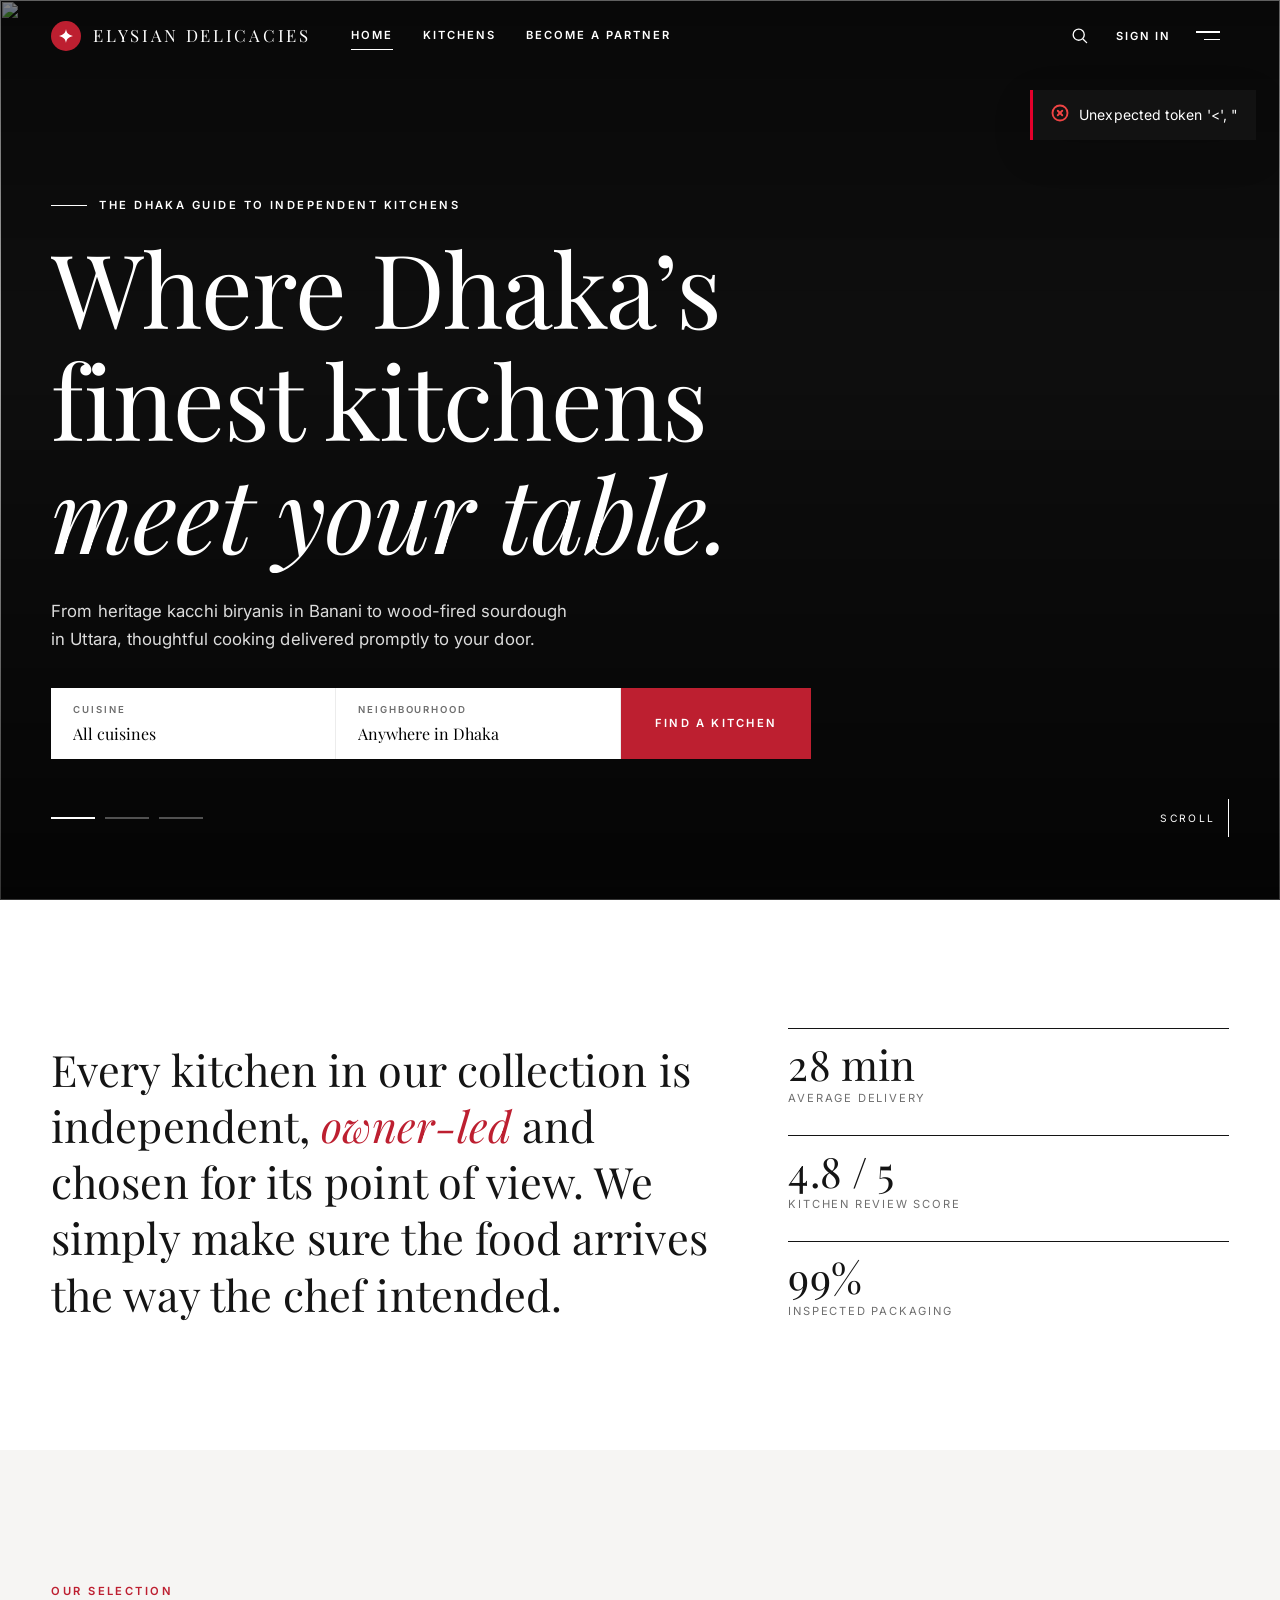
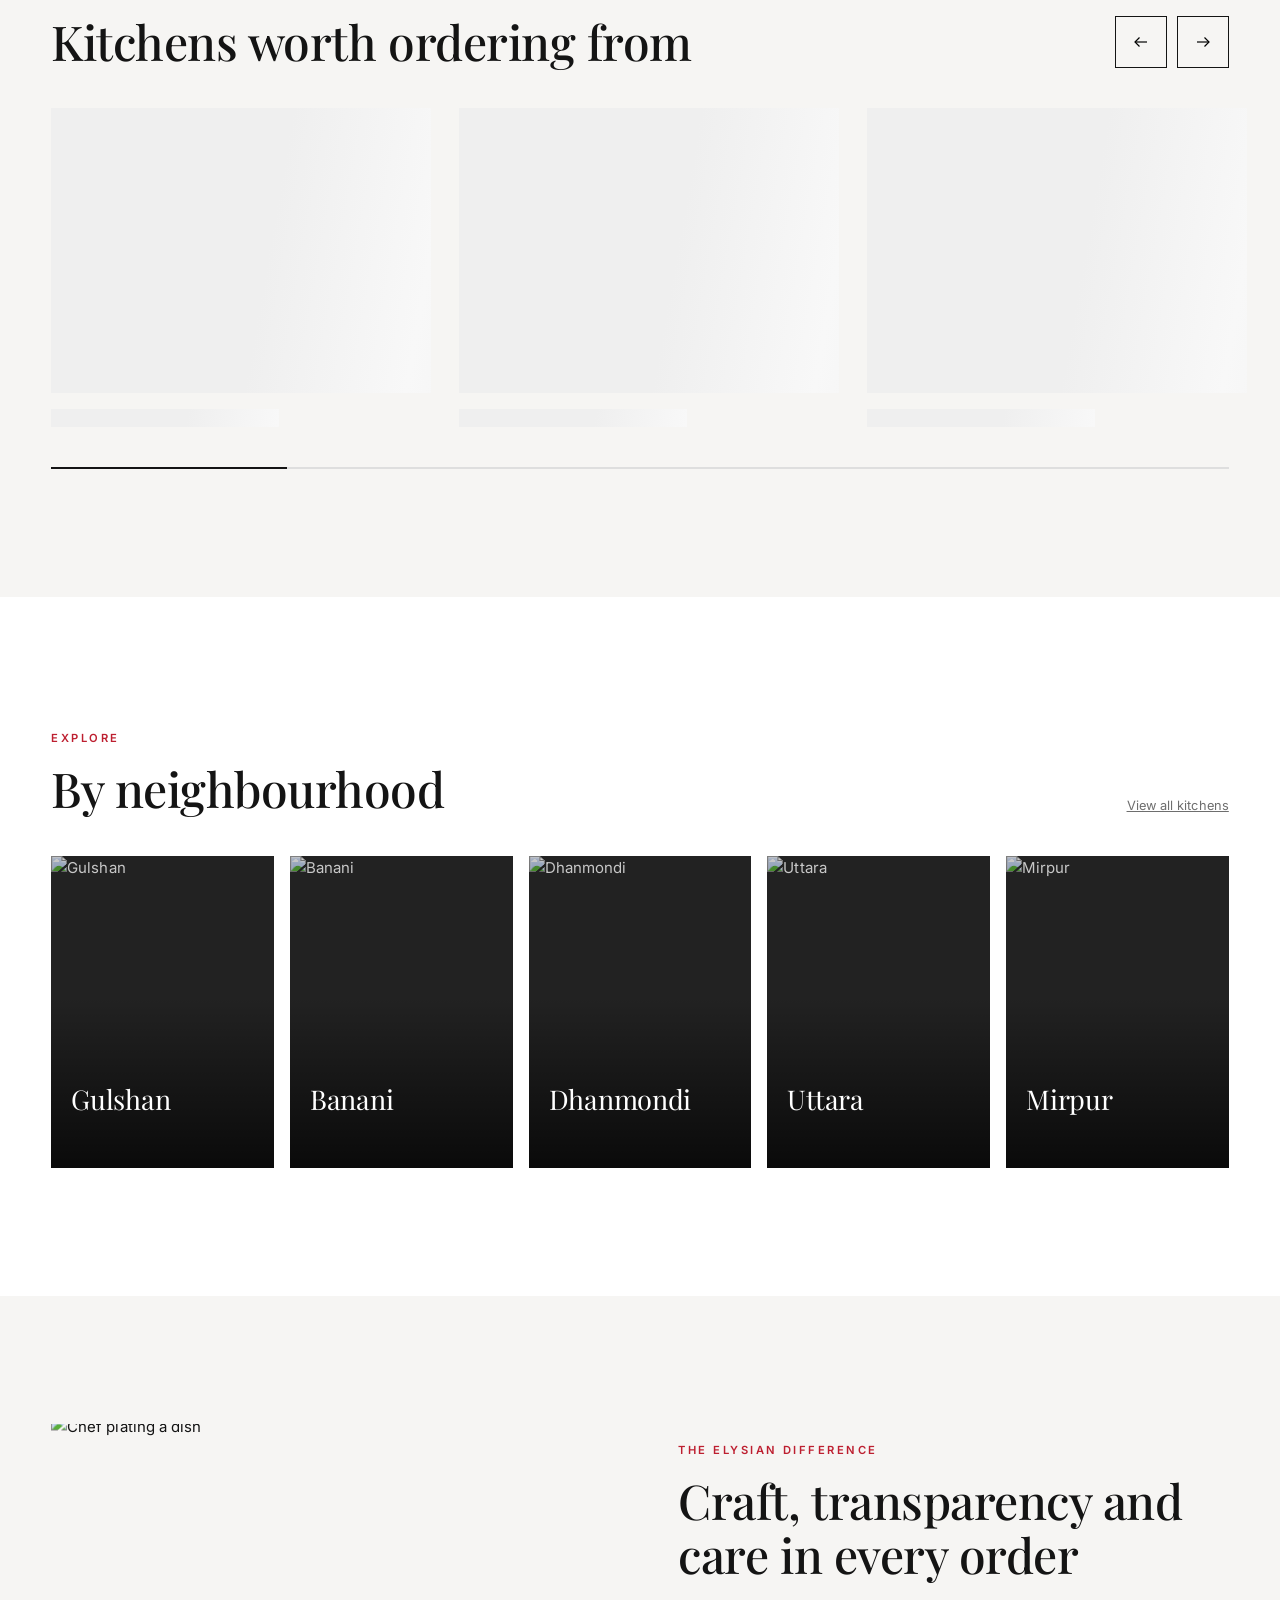
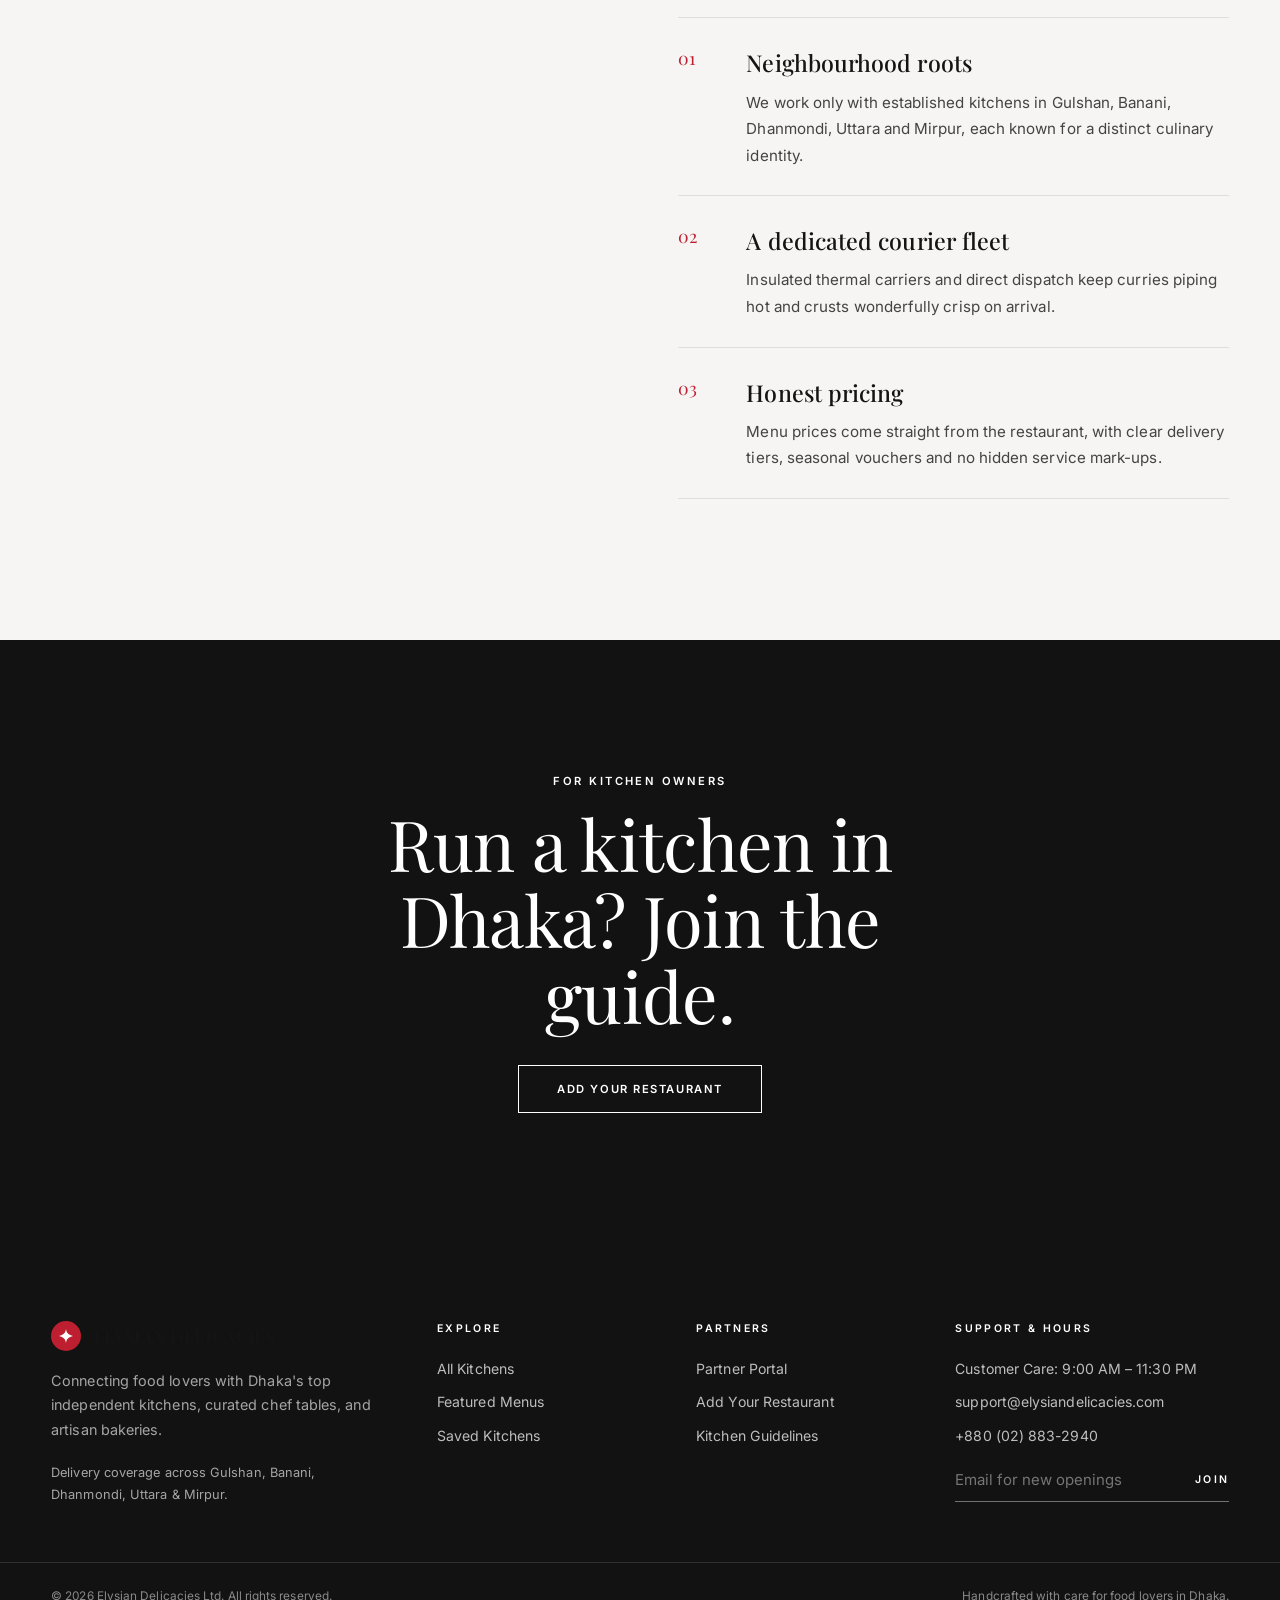
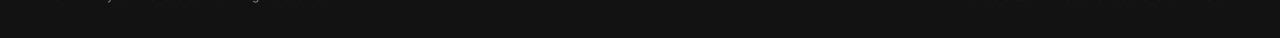
==== commit 2938e7fc: "Bump asset version so browsers load the new food photos" ====
--- a/src/frontend/index.html
+++ b/src/frontend/index.html
@@ -9,8 +9,8 @@
     <link rel="preconnect" href="https://fonts.gstatic.com" crossorigin>
     <link href="https://fonts.googleapis.com/css2?family=Inter:wght@400;500;600;700&family=Playfair+Display:ital,wght@0,400;0,500;1,400;1,500&display=swap" rel="stylesheet">
     <link rel="stylesheet" href="https://unpkg.com/leaflet@1.9.4/dist/leaflet.css">
-    <link rel="stylesheet" href="css/style.css?v=3.0">
-    <link rel="stylesheet" href="css/guide.css?v=3.0">
+    <link rel="stylesheet" href="css/style.css?v=3.1">
+    <link rel="stylesheet" href="css/guide.css?v=3.1">
 </head>
 <body>
     <div id="app">
@@ -60,23 +60,23 @@
 
     <!-- Scripts with cache busting -->
     <script src="https://unpkg.com/leaflet@1.9.4/dist/leaflet.js"></script>
-    <script src="js/api.js?v=3.0"></script>
-    <script src="js/motion.js?v=3.0"></script>
-    <script src="js/components/navbar.js?v=3.0"></script>
-    <script src="js/components/restaurant-card.js?v=3.0"></script>
-    <script src="js/components/menu-item-card.js?v=3.0"></script>
-    <script src="js/components/order-card.js?v=3.0"></script>
-    <script src="js/components/modal.js?v=3.0"></script>
-    <script src="js/pages/home.js?v=3.0"></script>
-    <script src="js/pages/customer-dashboard.js?v=3.0"></script>
-    <script src="js/pages/restaurant-list.js?v=3.0"></script>
-    <script src="js/pages/restaurant-menu.js?v=3.0"></script>
-    <script src="js/pages/cart.js?v=3.0"></script>
-    <script src="js/pages/checkout.js?v=3.0"></script>
-    <script src="js/pages/order-tracking.js?v=3.0"></script>
-    <script src="js/pages/restaurant-dashboard.js?v=3.0"></script>
-    <script src="js/pages/restaurant-register.js?v=3.0"></script>
-    <script src="js/pages/restaurant-orders.js?v=3.0"></script>
-    <script src="js/app.js?v=3.0"></script>
+    <script src="js/api.js?v=3.1"></script>
+    <script src="js/motion.js?v=3.1"></script>
+    <script src="js/components/navbar.js?v=3.1"></script>
+    <script src="js/components/restaurant-card.js?v=3.1"></script>
+    <script src="js/components/menu-item-card.js?v=3.1"></script>
+    <script src="js/components/order-card.js?v=3.1"></script>
+    <script src="js/components/modal.js?v=3.1"></script>
+    <script src="js/pages/home.js?v=3.1"></script>
+    <script src="js/pages/customer-dashboard.js?v=3.1"></script>
+    <script src="js/pages/restaurant-list.js?v=3.1"></script>
+    <script src="js/pages/restaurant-menu.js?v=3.1"></script>
+    <script src="js/pages/cart.js?v=3.1"></script>
+    <script src="js/pages/checkout.js?v=3.1"></script>
+    <script src="js/pages/order-tracking.js?v=3.1"></script>
+    <script src="js/pages/restaurant-dashboard.js?v=3.1"></script>
+    <script src="js/pages/restaurant-register.js?v=3.1"></script>
+    <script src="js/pages/restaurant-orders.js?v=3.1"></script>
+    <script src="js/app.js?v=3.1"></script>
 </body>
 </html>
